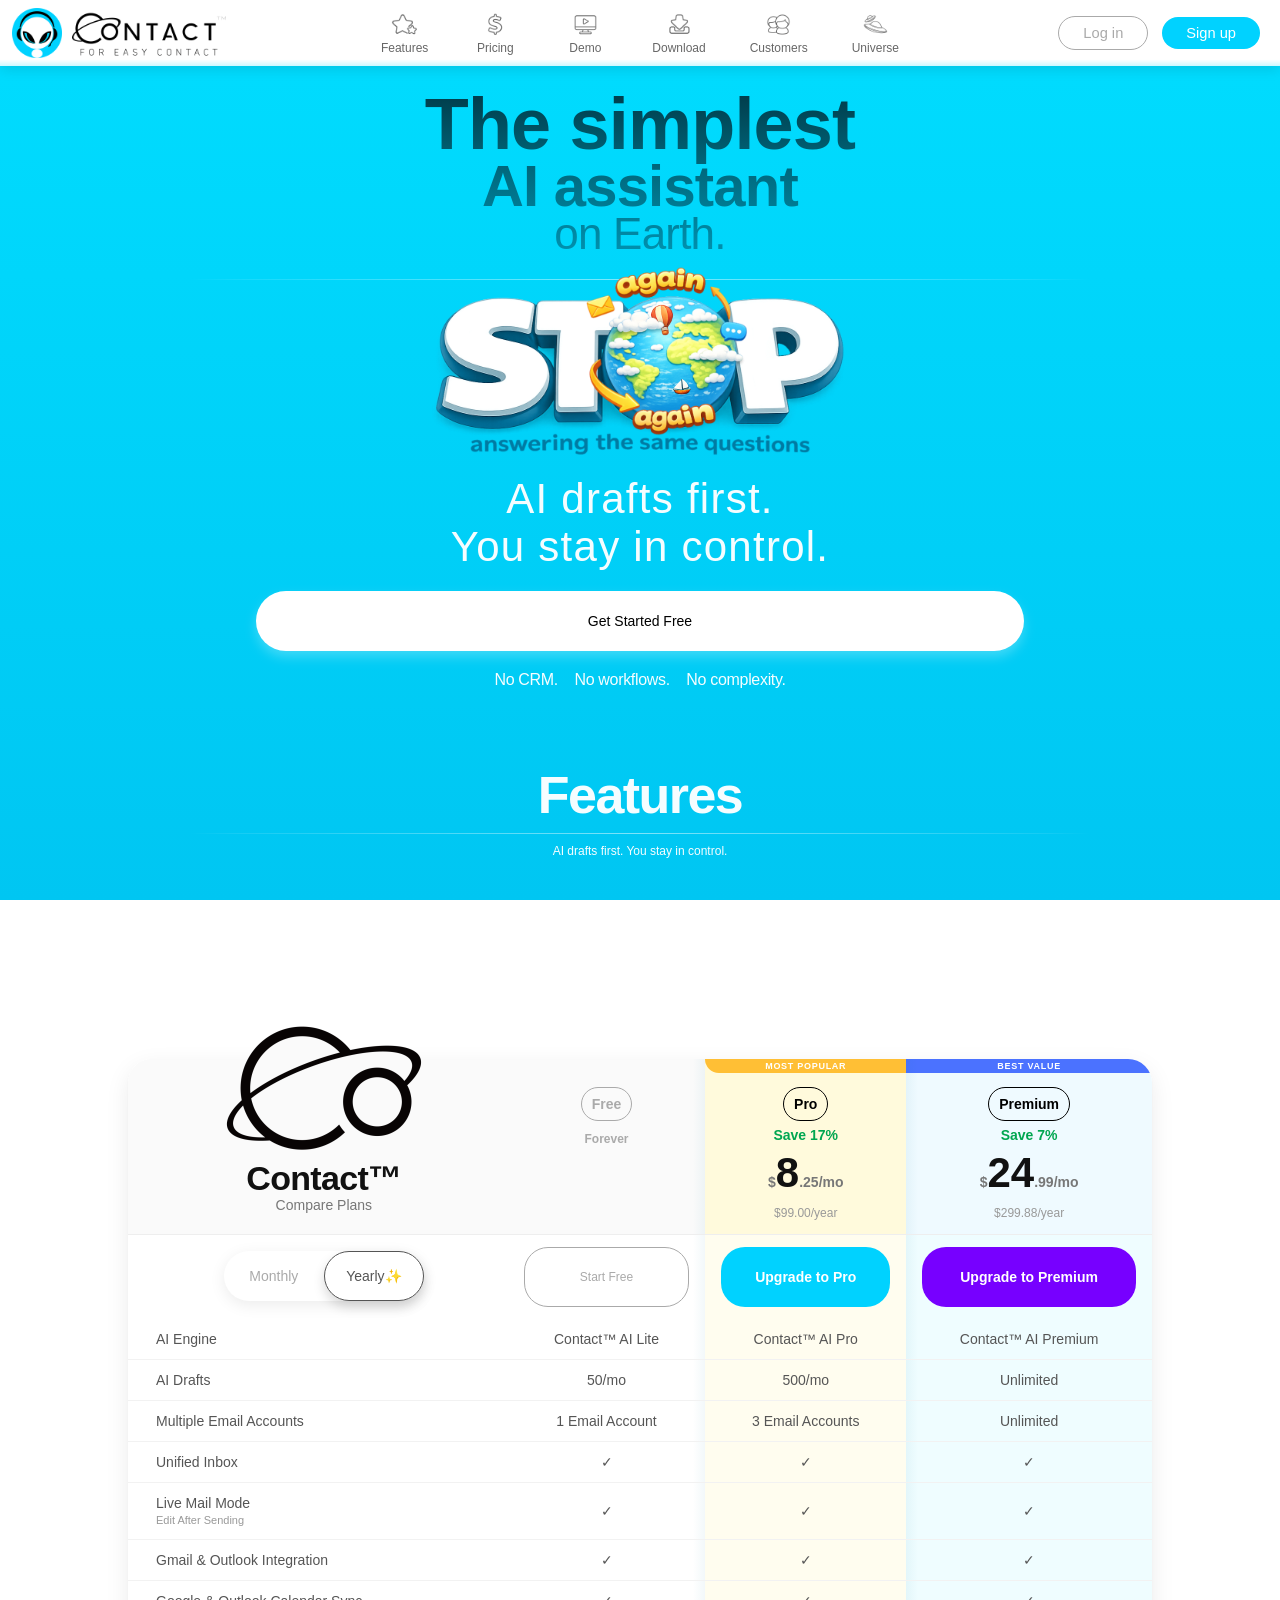
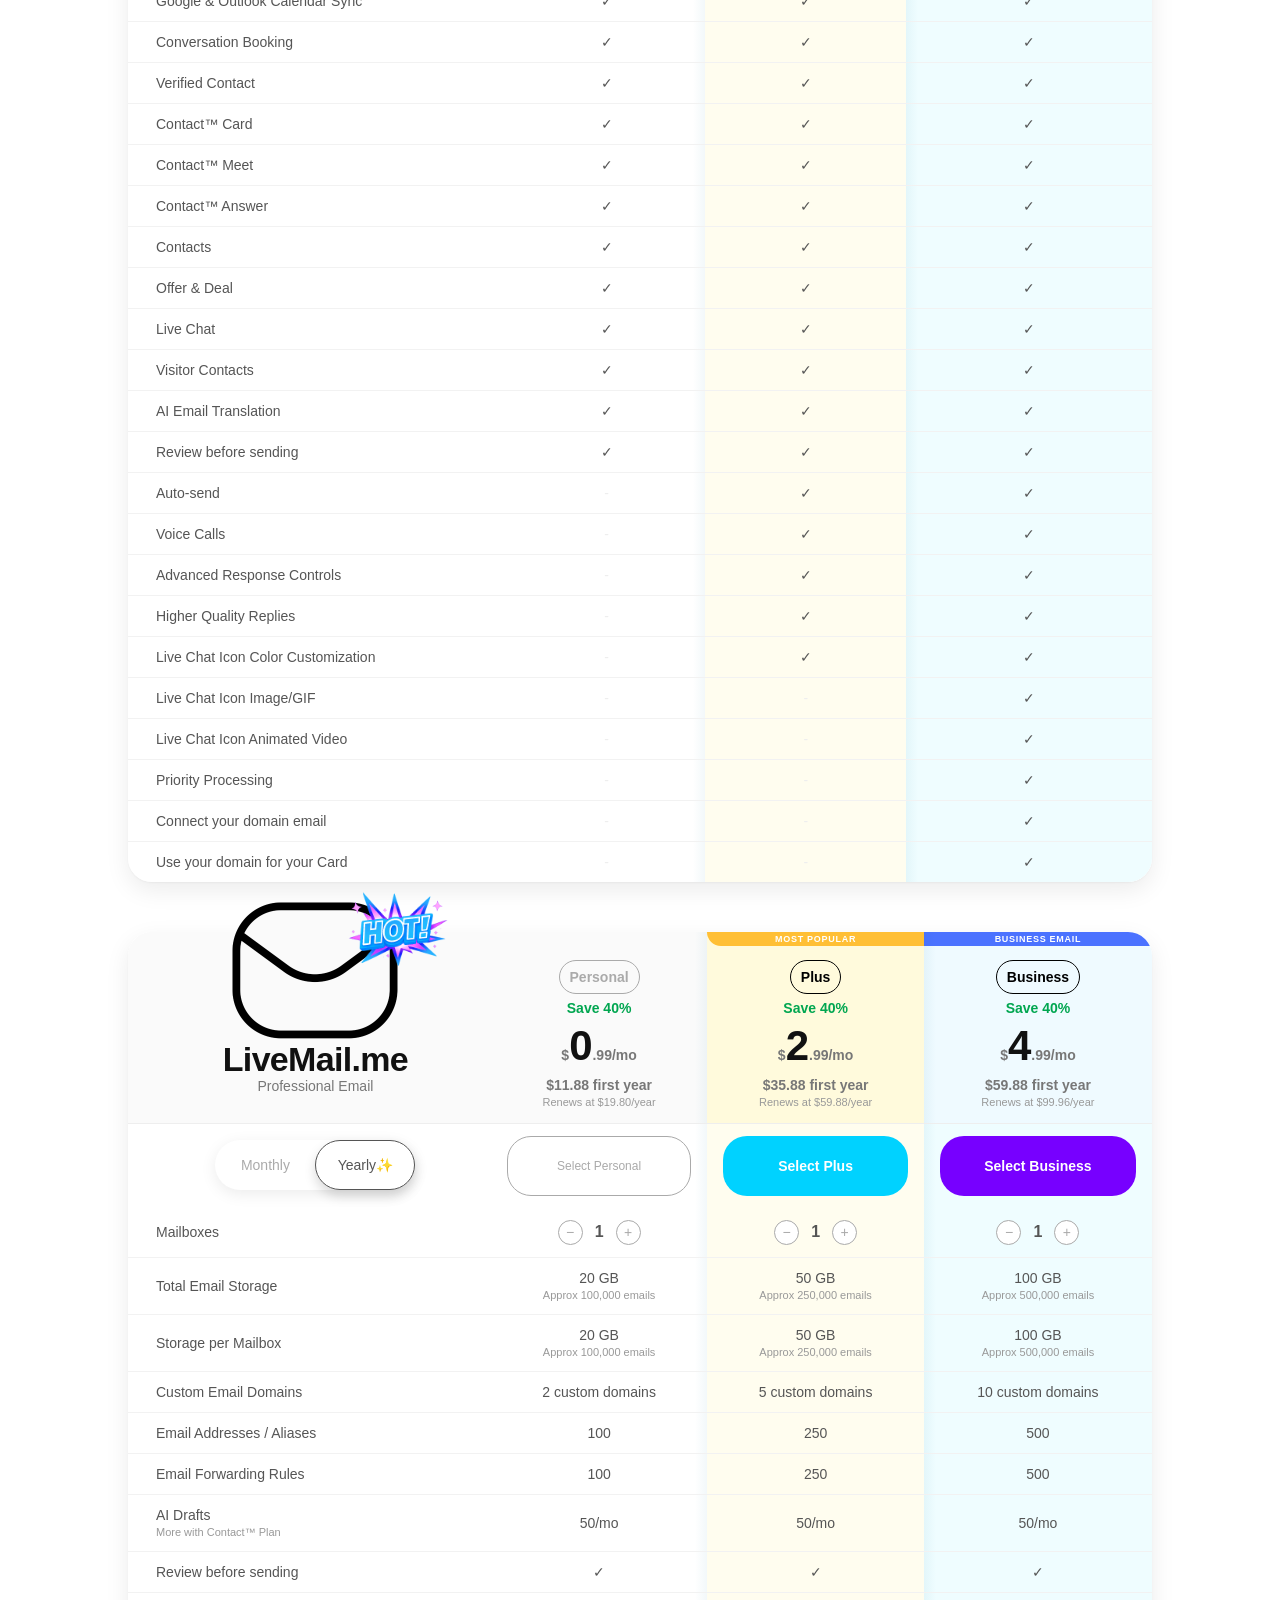
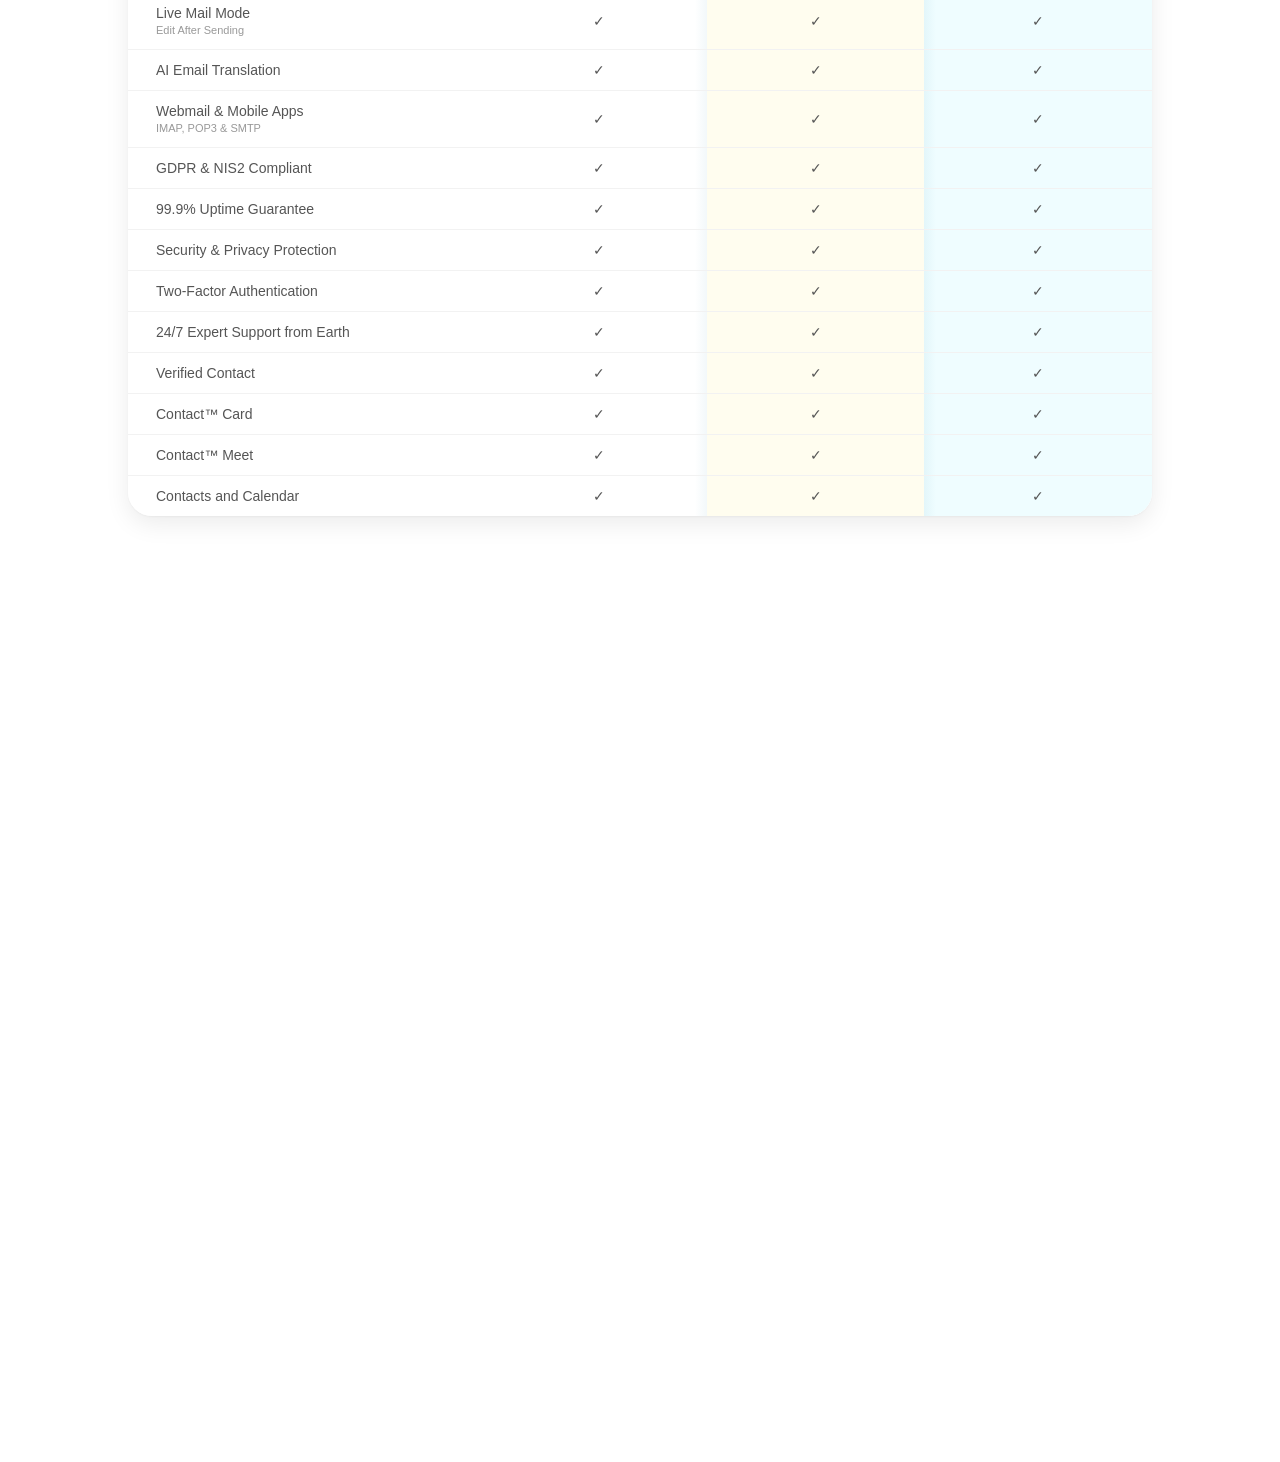
==== index.html @ 7a3d4139 "Add files via upload" ====
<!DOCTYPE html>
<html lang="en">
<head>
<meta charset="utf-8">
<meta name="viewport" content="width=device-width, initial-scale=1">
<title>Contact™ - For Easy Contact</title>
<link rel="icon" href="favicon.ico">
<link rel="stylesheet" href="style.css">
<script src="index.js"></script>
<script async data-id="101507669" src="//static.getclicky.com/js"></script>
</head>
<body data-page="lander">

<header class="navbar">
  <div class="nav-left">
    <img src="img/logo.png" class="nav-logo" data-animate="true">
    <img src="img/contact_logo_en.png" class="logo-image" onclick="scrollToCategory('hero')">
  </div>

  <div id="desktop-nav" class="nav-center">
    <div class="nav-indicator"></div>
    <a class="nav-link" data-section="features" onclick="scrollToCategory('features')">
      <img class="nav-icon" src="img/nav_features.png"><span class="nav-text">Features</span></a>
    <a class="nav-link" data-section="pricing" onclick="scrollToCategory('pricing')">
      <img class="nav-icon" src="img/nav_pricing.png"><span class="nav-text">Pricing</span></a>
    <a class="nav-link" data-section="demo" onclick="scrollToCategory('demo')">
      <img class="nav-icon" src="img/nav_demo.png"><span class="nav-text">Demo</span></a>
    <a class="nav-link" data-section="download" onclick="scrollToCategory('download')">
      <img class="nav-icon" src="img/nav_download.png"><span class="nav-text">Download</span></a>
    <a class="nav-link" data-section="customers" onclick="scrollToCategory('customers')">
      <img class="nav-icon" src="img/nav_customers.png"><span class="nav-text">Customers</span></a>
    <a class="nav-link" data-section="universe" onclick="scrollToCategory('universe')">
      <img class="nav-icon" src="img/nav_universe.png"><span class="nav-text">Universe</span></a>
  </div>

  <div class="nav-right">
    <a href="login" class="nav-btn btn-a">Log in</a>
    <a href="signup" class="nav-btn btn-b">Sign up</a>
    <div id="hamburger">
      <span></span>
      <span></span>
      <span></span>
    </div>
  </div>
</header>

<!-- Mobile Menu -->
<div id="mobile-menu">
  <a class="nav-link" data-section="features" onclick="scrollToCategory('features')"><img class="nav-icon" src="img/nav_features.png"><span class="nav-text">Features</span></a>
  <a class="nav-link" data-section="pricing" onclick="scrollToCategory('pricing')"><img class="nav-icon" src="img/nav_pricing.png"><span class="nav-text">Pricing</span></a>
  <a class="nav-link" data-section="demo" onclick="scrollToCategory('demo')"><img class="nav-icon" src="img/nav_demo.png"><span class="nav-text">Demo</span></a>
  <a class="nav-link" data-section="download" onclick="scrollToCategory('download')"><img class="nav-icon" src="img/nav_download.png"><span class="nav-text">Download</span></a>
  <a class="nav-link" data-section="customers" onclick="scrollToCategory('customers')"><img class="nav-icon" src="img/nav_customers.png"><span class="nav-text">Customers</span></a>
  <a class="nav-link" data-section="universe" onclick="scrollToCategory('universe')"><img class="nav-icon" src="img/nav_universe.png"><span class="nav-text">Universe</span></a>
</div>

<!-- Hero Section -->
<div id="hero"></div>
<div class="hero-title">
  <span>The simplest</span>
  <span>AI assistant</span>
  <span>on Earth.</span>
</div>
<div class="divider"></div>
<div class="hero-stop">
    <img class="hero-stop-bg" src="img/stop.png">
    <img class="hero-cloud" src="img/cloud.png">
    <div class="hero-balloon-wrap">
        <img class="hero-balloon" src="img/balloon.png">
    </div>
    <img class="hero-boat" src="img/sailboat.png">
</div>
<h2>AI drafts first.<br>
  You stay in control.</h2>
  <div style="text-align:center;margin-top:20px;">
    <a href="signup" class="btn btn-hero">Get Started Free</a>
  </div>
  <div class="hero-points">
  <p>No CRM. &nbsp;&nbsp; No workflows. &nbsp;&nbsp; No complexity.</p>
</div>
<div class="table-wrapper">
</div>

<!-- Features Section -->
<div id="features"></div>
<h1>Features</h1>
<div class="divider"></div>
<div class="subtitle">AI drafts first. You stay in control.</div>
<div class="table-wrapper">
</div>

<!-- Pricing Section -->
<div id="pricing"></div>
<h1>Pricing</h1>
<div class="divider"></div>
<div class="subtitle">AI drafts first. You stay in control.</div>
<div class="pricing-box">
<div class="table-wrapper">
<table>
<thead>
<tr>
<th class="th-header">
    <div class="th-brand">
        <img src="img/contact-icon.png" class="th-icon">
        <div class="th-title">Contact™</div>
        <div class="th-subtitle">Compare Plans</div>
    </div>
</th>
<th class="free">
<span class="badge badge-free">Free</span>
<div class="price">
    <div class="yearly">Forever</div>
</div>
</th>

<th class="pro">
<div class="popular-tag">MOST POPULAR</div>
<span class="badge">Pro</span>
<div class="price">
<div class="save" data-monthly="　" data-yearly="Save 17%">Save 17%</div>
<div>$<span class="monthly" data-monthly="9.99" data-yearly="8.25">8<span class="decimal">.25</span></span><span>/mo</span></div>
<div><span class="renews" data-monthly="$119.88/year" data-yearly="$99.00/year">$99.00/year</span></div>
</div>
</th>

<th class="premium">
<div class="value-tag">BEST VALUE</div>
<span class="badge badge-premium">Premium</span>
<div class="price">
<div class="save" data-monthly="　" data-yearly="Save 7%">Save 7%</div>
<div>$<span class="monthly" data-monthly="26.99" data-yearly="24.99">24<span class="decimal">.99</span></span><span>/mo</span></div>
<div><span class="renews" data-monthly="$323.88/year" data-yearly="$299.88/year">$299.88/year</span></div>
</div>
</th>
</tr>
</thead>
<tbody>
<tr class="cta-row">
  <td>
<div class="billing-toggle">
  <button data-cycle="monthly">
    Monthly
  </button>
  <button class="active" data-cycle="yearly">
    Yearly✨
  </button>
</div>
  </td>

  <td>
    <a href="#" class="btn btn-free">
      Start Free
    </a>
  </td>

  <td class="pro">
    <a href="#" class="btn btn-pro">
      Upgrade to Pro
    </a>
  </td>

  <td class="premium">
    <a href="#" class="btn btn-premium">
      Upgrade to Premium
    </a>
  </td>
</tr>
<tr><td>AI Engine</td><td>Contact™ AI Lite</td><td class="pro">Contact™ AI Pro</td><td class="premium">Contact™ AI Premium</td></tr>
<tr><td>AI Drafts</td><td>50/mo</td><td class="pro">500/mo</td><td class="premium">Unlimited</td></tr>
<tr><td>Multiple Email Accounts</td><td>1 Email Account</td><td class="pro">3 Email Accounts</td><td class="premium">Unlimited</td></tr>
<tr><td>Unified Inbox</td><td>✓</td><td class="pro">✓</td><td class="premium">✓</td></tr>
<tr><td>Live Mail Mode<br><span class="note">Edit After Sending</span></td><td>✓</td><td class="pro">✓</td><td class="premium">✓</td></tr>
<tr><td>Gmail & Outlook Integration</td><td>✓</td><td class="pro">✓</td><td class="premium">✓</td></tr>
<tr><td>Google & Outlook Calendar Sync</td><td>✓</td><td class="pro">✓</td><td class="premium">✓</td></tr>
<tr><td>Conversation Booking</td><td>✓</td><td class="pro">✓</td><td class="premium">✓</td></tr>
<tr><td>Verified Contact</td><td>✓</td><td class="pro">✓</td><td class="premium">✓</td></tr>
<tr><td>Contact™ Card</td><td>✓</td><td class="pro">✓</td><td class="premium">✓</td></tr>
<tr><td>Contact™ Meet</td><td>✓</td><td class="pro">✓</td><td class="premium">✓</td></tr>
<tr><td>Contact™ Answer</td><td>✓</td><td class="pro">✓</td><td class="premium">✓</td></tr>
<tr><td>Contacts</td><td>✓</td><td class="pro">✓</td><td class="premium">✓</td></tr>
<tr><td>Offer & Deal</td><td>✓</td><td class="pro">✓</td><td class="premium">✓</td></tr>
<tr><td>Live Chat</td><td>✓</td><td class="pro">✓</td><td class="premium">✓</td></tr>
<tr><td>Visitor Contacts</td><td>✓</td><td class="pro">✓</td><td class="premium">✓</td></tr>
<tr><td>AI Email Translation</td><td>✓</td><td class="pro">✓</td><td class="premium">✓</td></tr>
<tr><td>Review before sending</td><td>✓</td><td class="pro">✓</td><td class="premium">✓</td></tr>
<tr><td>Auto-send</td><td class="dash">-</td><td class="pro">✓</td><td class="premium">✓</td></tr>
<tr><td>Voice Calls</td><td class="dash">-</td><td class="pro">✓</td><td class="premium">✓</td></tr>
<tr><td>Advanced Response Controls</td><td class="dash">-</td><td class="pro">✓</td><td class="premium">✓</td></tr>
<tr><td>Higher Quality Replies</td><td class="dash">-</td><td class="pro">✓</td><td class="premium">✓</td></tr>
<tr><td>Live Chat Icon Color Customization</td><td class="dash">-</td><td class="pro">✓</td><td class="premium">✓</td></tr>
<tr><td>Live Chat Icon Image/GIF</td><td class="dash">-</td><td class="pro dash">-</td><td class="premium">✓</td></tr>
<tr><td>Live Chat Icon Animated Video</td><td class="dash">-</td><td class="pro dash">-</td><td class="premium">✓</td></tr>
<tr><td>Priority Processing</td><td class="dash">-</td><td class="pro dash">-</td><td class="premium">✓</td></tr>
<tr><td>Connect your domain email</td><td class="dash">-</td><td class="pro dash">-</td><td class="premium">✓</td></tr>
<tr><td>Use your domain for your Card</td><td class="dash">-</td><td class="pro dash">-</td><td class="premium">✓</td></tr>
</tbody>
</table>
</div>
</div>
<div class="space"></div>
<div class="pricing-box">
<div class="table-wrapper">
<table>
<thead>
<tr>
<th class="th-header">
    <div class="th-brand">
        <img src="img/hot.png" class="th-hot hot1">
        <img src="img/hot2.png" class="th-hot hot2">
        <img src="img/livemail-icon.png" class="th-icon">
        <div class="th-title">LiveMail.me</div>
        <div class="th-subtitle">Professional Email</div>
    </div>
</th>
<th class="personal">
<span class="badge badge-free">Personal</span>
<div class="price">
<div class="save" data-monthly="　" data-yearly="Save 40%">Save 40%</div>
<div>$<span class="monthly" data-monthly="1.98" data-yearly="0.99">0<span class="decimal">.98</span></span><span>/mo</span></div>
<div>$<span class="yearly" data-monthly="0.99" data-yearly="11.88">11<span class="decimal">.88</span></span><span class="period" data-monthly=" first month" data-yearly=" first year"> first year</span></div>
<div class="note" data-monthly="　" data-yearly="Renews at $19.80/year">Renews at $19.80/year</div>
</div>
</th>
<th class="pro">
<div class="popular-tag">MOST POPULAR</div>
<span class="badge">Plus</span>
<div class="price">
<div class="save" data-monthly="　" data-yearly="Save 40%">Save 40%</div>
<div>$<span class="monthly" data-monthly="5.98" data-yearly="2.99">2<span class="decimal">.99</span></span><span>/mo</span></div>
<div>$<span class="yearly" data-monthly="2.99" data-yearly="35.88">35<span class="decimal">.88</span></span><span class="period" data-monthly=" first month" data-yearly=" first year"> first year</span></div>
<div class="note" data-monthly="　" data-yearly="Renews at $59.88/year">Renews at $59.88/year</div>
</th>
<th class="premium">
<div class="value-tag">BUSINESS EMAIL</div>
<span class="badge badge-premium">Business</span>
<div class="price">
<div class="save" data-monthly="　" data-yearly="Save 40%">Save 40%</div>
<div>$<span class="monthly" data-monthly="9.98" data-yearly="4.99">4<span class="decimal">.99</span></span><span>/mo</span></div>
<div>$<span class="yearly" data-monthly="4.99" data-yearly="59.88">59<span class="decimal">.88</span></span><span class="period" data-monthly=" first month" data-yearly=" first year"> first year</span></div>
<div class="note" data-monthly="　" data-yearly="Renews at $99.96/year">Renews at $99.96/year</div>
</th>
</tr>
</thead>

<tbody>
<tr class="cta-row">
<td>
<div class="billing-toggle">
  <button data-cycle="monthly">
    Monthly
  </button>
  <button class="active" data-cycle="yearly">
    Yearly✨
  </button>
</div>
</td>
<td>
<a href="#" class="btn btn-free">
Select Personal
</a>
</td>
<td class="pro">
<a href="#" class="btn btn-pro">
Select Plus
</a>
</td>
<td class="premium">
<a href="#" class="btn btn-premium">
Select Business
</a>
</td>
</tr>
<tr>
    <td>Mailboxes</td>

    <td>
        <div class="mailbox-selector">
            <button class="qty-btn">−</button>
            <span class="qty-value">1</span>
            <button class="qty-btn">+</button>
        </div>
    </td>

    <td class="pro">
        <div class="mailbox-selector">
            <button class="qty-btn">−</button>
            <span class="qty-value">1</span>
            <button class="qty-btn">+</button>
        </div>
    </td>

    <td class="premium">
        <div class="mailbox-selector">
            <button class="qty-btn">−</button>
            <span class="qty-value">1</span>
            <button class="qty-btn">+</button>
        </div>
    </td>
</tr>
<tr>
<td>Total Email Storage</td>
<td>20 GB<br><span class="note">Approx 100,000 emails</span></td>
<td class="pro">50 GB<br><span class="note">Approx 250,000 emails</span></td>
<td class="premium">100 GB<br><span class="note">Approx 500,000 emails</span></td>
</tr>
<tr>
<td>Storage per Mailbox</td>
<td>20 GB<br><span class="note">Approx 100,000 emails</span></td>
<td class="pro">50 GB<br><span class="note">Approx 250,000 emails</span></td>
<td class="premium">100 GB<br><span class="note">Approx 500,000 emails</span></td>
</tr>
<tr>
<td>Custom Email Domains</td>
<td>2 custom domains</td>
<td class="pro">5 custom domains</td>
<td class="premium">10 custom domains</td>
</tr>
<tr>
<td>Email Addresses / Aliases</td>
<td>100</td>
<td class="pro">250</td>
<td class="premium">500</td>
</tr>
<tr>
<td>Email Forwarding Rules</td>
<td>100</td>
<td class="pro">250</td>
<td class="premium">500</td>
</tr>
<tr>
<td>AI Drafts<br><span class="note">More with Contact™ Plan</span></td>
<td>50/mo</td>
<td class="pro">50/mo</td>
<td class="premium">50/mo</td>
</tr>
<tr>
<td>Review before sending</td>
<td>✓</td>
<td class="pro">✓</td>
<td class="premium">✓</td>
</tr>
<tr>
<td>Live Mail Mode<br><span class="note">Edit After Sending</span></td>
<td>✓</td>
<td class="pro">✓</td>
<td class="premium">✓</td>
</tr>
<tr>
<td>AI Email Translation</td>
<td>✓</td>
<td class="pro">✓</td>
<td class="premium">✓</td>
</tr>
<tr>
<td>Webmail & Mobile Apps<br><span class="note">IMAP, POP3 & SMTP</span></td>
<td>✓</td>
<td class="pro">✓</td>
<td class="premium">✓</td>
</tr>
<tr>
<td>GDPR & NIS2 Compliant</td>
<td>✓</td>
<td class="pro">✓</td>
<td class="premium">✓</td>
</tr>
<tr>
<td>99.9% Uptime Guarantee</td>
<td>✓</td>
<td class="pro">✓</td>
<td class="premium">✓</td>
</tr>
<tr>
<td>Security & Privacy Protection</td>
<td>✓</td>
<td class="pro">✓</td>
<td class="premium">✓</td>
</tr>
<tr>
<td>Two-Factor Authentication</td>
<td>✓</td>
<td class="pro">✓</td>
<td class="premium">✓</td>
</tr>
<tr>
<td>24/7 Expert Support from Earth</td>
<td>✓</td>
<td class="pro">✓</td>
<td class="premium">✓</td>
</tr>
<tr>
<td>Verified Contact</td>
<td>✓</td>
<td class="pro">✓</td>
<td class="premium">✓</td>
</tr>
<tr>
<td>Contact™ Card</td>
<td>✓</td>
<td class="pro">✓</td>
<td class="premium">✓</td>
</tr>
<tr>
<td>Contact™ Meet</td>
<td>✓</td>
<td class="pro">✓</td>
<td class="premium">✓</td>
</tr>
<tr>
<td>Contacts and Calendar</td>
<td>✓</td>
<td class="pro">✓</td>
<td class="premium">✓</td>
</tr>
</tbody>
</table>
</div>
</div>

<!-- Demo Section -->
<div id="demo"></div>
<h1>Demo</h1>
<div class="divider"></div>
<div class="subtitle">AI drafts first. You stay in control.</div>
<div class="table-wrapper">
</div>

<!-- Download Section -->
<div id="download"></div>
<h1>Download</h1>
<div class="divider"></div>
<div class="subtitle">AI drafts first. You stay in control.</div>
<div class="table-wrapper">
</div>

<!-- Customers Section -->
<div id="customers"></div>
<h1>Customers</h1>
<div class="divider"></div>
<div class="subtitle">AI drafts first. You stay in control.</div>
<div class="table-wrapper">
</div>

<!-- Universe Section -->
<div id="universe"></div>
<h1>Universe</h1>
<div class="divider"></div>
<div class="subtitle">AI drafts first. You stay in control.</div>
<div class="table-wrapper">
</div>

<!-- Footer -->
<footer class="footer">
    <div class="copyright-logo">
        <img src="img/contact_en.png">
    </div>

    <div class="footer-links">
        <a href="/faq">FAQ</a>
        <a href="/about">About</a>
        <a href="/privacy">Privacy</a>
        <a href="/terms">Terms</a>
        <a href="/feedback">Feedback</a>
        <a href="/help">Help</a>

    <div class="lang-wrapper" id="lang-wrapper">
    <div id="lang-toggle">
      <img class="lang-flag" src="img/lang.png">
      <span>EN&nbsp;&#9662;</span>
    </div>
    <div id="lang-dropdown">
      <ul>
        <li><a href="#"><img class="lang-flag" src="img/lang_us.png">English</a></li>
        <li><a href="#"><img class="lang-flag" src="img/lang_es.png">Español</a></li>
        <li><a href="#"><img class="lang-flag" src="img/lang_jp.png">日本語</a></li>
        <li><a href="#"><img class="lang-flag" src="img/lang_tw.png">中文</a></li>
      </ul>
    </div>
    </div>

    </div>
    <div class="divider"></div>
    <div class="footer-copyright">
        <div class="copyright-text">
            Copyright © 2026 Starman Inc. All rights reserved.
        </div>
        <div class="copyright-subtext">
            Officially Licensed Franchises.
        </div>
    </div>
</footer>
</body>
</html>
---- style.css ----
:root{
  --text:#555;
  --muted:#777;
  --border:#eeeeee;
  --border-light:#f2f2f2;
  --bg:#fff;
  --bg-soft:#fafafa;
}

body{
  font-family:Inter,-apple-system,BlinkMacSystemFont,"SF Pro Display",sans-serif;
  max-width:1024px;
  margin:20px auto;
  padding:10px;
  color:var(--text);
  background: linear-gradient(180deg, #00ddff, #00c6f2);
  background-attachment: fixed;
  cursor: default;
}

h5{
  color:#fffffff5;
  text-align:center;
  font-size:26px;
  font-weight:100;
  letter-spacing:0.01em;
  margin-top:-24px;
  margin-bottom:24px;
}

h4{
  color:#fffffff5;
  text-align:center;
  font-size:144px;
  font-weight:700;
  letter-spacing:-0.03em;
  margin-top:-24px;
  margin-bottom:-16px;
}

.hero-title{
  display:flex;
  flex-direction:column;
  align-items:center;
  line-height:0.95;
  margin:60px 0 24px;

  font-weight:700;
  letter-spacing:-0.05em;

  background:linear-gradient(
    180deg,
    #003b49 0%,
    #006a7f 50%,
    #0092b0 100%
  );
  -webkit-background-clip:text;
  -webkit-text-fill-color:transparent;
  background-clip:text;
}

.hero-title span:nth-child(1){
  font-size:72px;
}

.hero-title span:nth-child(2){
  font-size:58px;
}

.hero-title span:nth-child(3){
  font-size:44px;
  font-weight:500;
}

.hero-points{
  margin-top:20px;
  text-align:center;
  margin-bottom:8px;
  font-size:16px;
  font-weight:300;
  letter-spacing:-0.02em;
  color:#fffffff5;
}

.hero-stop{
    width:800px;
    max-width:100%;
    position:relative;
    display:flex;
    justify-content:center;
    margin-top:-32px;
    margin-bottom:-4px;
    margin-left:auto;
    margin-right:auto;
}

.hero-stop-bg{
    width:800px;
    width:min(800px,100%);
    max-height:200px;
    max-width:100%;
    height:auto;
    object-fit:contain;
    display:block;
    user-select:none;
    -webkit-user-drag:none;
}

.hero-cloud{
    position:absolute;
    width:130px;
    height:auto;
    left:55%;
    top:22%;
    transform:translateX(-50%);
    pointer-events:none;
    user-select:none;
    -webkit-user-drag:none;
    z-index:2;
}

.hero-balloon,
.hero-boat{
    position:absolute;
    pointer-events:none;
    user-select:none;
    -webkit-user-drag:none;
    transform-origin:center;
}

.hero-balloon{
    width:32px;
    left:50.7%;
    top:20.5%;
    animation:balloonFly 18s ease-in-out infinite alternate;
    animation:balloonSwing 3s ease-in-out infinite;
    transform-origin:center bottom;
}

.hero-boat{
    width:20px;
    left:54%;
    top:57%;
    animation:boatFloat 12s ease-in-out infinite alternate;
}

.hero-balloon-wrap{
    position:absolute;
    left:50.7%;
    top:20.5%;
    animation:balloonFly 18s ease-in-out infinite alternate;
}

@keyframes balloonFly{

    0%{
        transform:
            translate(-70px,22px)
            scale(.86);
    }

    25%{
        transform:
            translate(-35px,4px)
            scale(1);
    }

    50%{
        transform:
            translate(0,-8px)
            scale(1.18);
    }

    75%{
        transform:
            translate(35px,10px)
            scale(1);
    }

    100%{
        transform:
            translate(70px,38px)
            scale(.86);
    }

}

@keyframes balloonSwing{

    0%{
        transform:rotate(-3deg);
    }

    25%{
        transform:rotate(2deg);
    }

    50%{
        transform:rotate(-2deg);
    }

    75%{
        transform:rotate(3deg);
    }

    100%{
        transform:rotate(-3deg);
    }

}

@keyframes boatFloat{

    0%{
        transform:
            translate(14px,0)
            rotate(-6deg);
    }

    10%{
        transform:
            translate(10px,-2px)
            rotate(3deg);
    }

    20%{
        transform:
            translate(6px,2px)
            rotate(-4deg);
    }

    30%{
        transform:
            translate(0,-2px)
            rotate(4deg);
    }

    40%{
        transform:
            translate(-6px,2px)
            rotate(-3deg);
    }

    50%{
        transform:
            translate(-10px,-1px)
            rotate(3deg);
    }

    60%{
        transform:
            translate(-6px,0)
            rotate(-2deg);
    }

    70%{
        transform:
            translate(0,2px)
            rotate(2deg);
    }

    84%{
        transform:
            translate(6px,-1px)
            rotate(3deg);
    }

    100%{
        transform:
            translate(14px,0)
            rotate(-6deg);
    }

}

h1{
  color:#fffffff5;
  text-align:center;
  font-size:52px;
  font-weight:700;
  letter-spacing:-0.03em;
  margin-top:60px;
  margin-bottom:8px;
}

h2{
  color:#fffffff5;
  text-align:center;
  font-size:42px;
  font-weight:100;
  letter-spacing:0.03em;
  margin-top:16px;
  margin-bottom:8px;
}

.subtitle{
  color:#fffffff5;
  text-align:center;
  font-size:12px;
  margin-top:-5px;
  margin-bottom:24px;
}

.plan-tooltip{
  position: fixed;
  top: 0;
  left: 0;
  transform: translate(-50%, -120%);
  background: rgba(0,0,0,0.85);
  color: #fff;
  font-size: 12px;
  padding: 6px 10px;
  border-radius: 8px;
  pointer-events: none;
  opacity: 0;
  transition: opacity 0.15s ease;
  white-space: nowrap;
  z-index: 9999;
}

.table-wrapper{
  border-radius:24px;
  overflow:hidden;

  box-shadow:
    0 1px 2px rgba(0,0,0,.04),
    0 8px 24px rgba(0,0,0,.08);
}

table{
  width:100%;
  border-collapse:separate;
  border-spacing:0;
  background:var(--bg);
}

th,
td{
  padding:12px 16px;
  text-align:center;
  font-size:14px;
}

th:first-child,
td:first-child{
  text-align:left;
  padding-left:28px;
}

thead th{
  background:var(--bg-soft);
  color:var(--muted);
  font-size:14px;
  font-weight:600;
  border-bottom:1px solid var(--border);
}

tbody td{
  border-bottom:1px solid var(--border-light);
}

tbody tr:last-child td{
  border-bottom:none;
}

tbody tr {
  transition: box-shadow 0.2s ease;
}

tbody tr:hover td{
  box-shadow: inset 0 0 0 9999px rgba(0,0,0,.02);
}

.dash{
  color:#eeeeee;
}

.blue{
  color:#00d2ff;
}

.th-header{
    width:auto;
    min-width:120px;
    padding:0px 16px;
    text-align:center;
    vertical-align:middle;
}

.th-brand{
    display:flex;
    flex-direction:column;
    align-items:center;
    justify-content:center;
}

.hot1{
    animation: hotFade 8s infinite ease-in-out;
}

.hot2{
    opacity:0;
    animation: hotFade2 8s infinite ease-in-out;
    animation-delay:2s;
}

@keyframes hotFade2{
    0%,25%{
        opacity:0;
    }

    50%{
        opacity:1;
    }

    75%,100%{
        opacity:0;
    }
}

.th-hot{
    width:clamp(50px,40vw,100px);
    height:auto;
    margin-top:-195px;
    margin-left:165px;
    position:absolute;
    user-select: none;
    -webkit-user-drag: none;
    z-index:1000;
}

.th-icon{
    width:clamp(100px,80vw,200px);
    height:auto;
    margin-top:-115px;
    position: absolute;
    user-select: none;
    -webkit-user-drag: none;
    z-index:999;
}

.th-title{
    font-size:34px;
    font-weight:800;
    color:#111;
    line-height:1.1;
    letter-spacing:-0.02em;
    margin-top:80px;
}

.th-subtitle{
    font-size:14px;
    color:#777;
    font-weight:500;
}

.billing-toggle{
 display:flex;
 justify-content:center;
 margin:0 auto;
 background:#fff;
 border-radius:999px;
 width:max-content;
 height:50px;
 margin-top: -2px;
 box-shadow:
 0 4px 16px rgba(0,0,0,.08);
}

.billing-toggle button{
  border:0;
  background:transparent;
  padding:10px 10px;
  border-radius:999px;
  font-size:14px;
  width:clamp(60px, 12vw, 100px);
  max-width:100%;
  cursor:pointer;
  color:#aaa;
}

.billing-toggle button:hover{
  color:#555;
}

.billing-toggle button.active{
  color:#555;
  background:#fff;
  box-shadow:0 6px 12px rgba(0, 0, 0, 0.15);
  border:1px solid #555;
}

@media (max-width:576px){
.th-header{
    min-width:80px;
    padding:0 8px;
}

.th-hot{
    width:clamp(25px,20vw,50px);
    height:auto;
    margin-top:-150px;
    margin-left:80px;
}

.th-icon{
    width:clamp(50px, 20vw, 100px);
    height:auto;
    margin-top:-85px;
}

.th-title{
    font-size:clamp(8px, 4vw, 24px);
    margin-top:25px;
}

.th-subtitle{
    font-size:10px;
}

.billing-toggle{
    width:100px;
}

.billing-toggle button{
    width:50px;
    padding:8px 2px;
    font-size:11px;
}
}

.personal{
  position:relative;
  z-index:1;
}

.pro{
  background:#fffdef;
  position:relative;
  z-index:1;
}

.pro::before{
  content:"";
  position:absolute;
  top:0;
  bottom:0;
  left:-12px;
  width:12px;

  background:linear-gradient(
    to left,
    rgba(0, 118, 155, 0.05),
    transparent
  );

  pointer-events:none;
}

.pro::after{
  content:"";
  position:absolute;
  top:0;
  bottom:0;
  right:-12px;
  width:12px;

  background:linear-gradient(
    to right,
    rgba(0, 118, 155, 0.05),
    transparent
  );

  pointer-events:none;
}

thead .pro{
  background:#fffadc;
}

thead .premium{
  background:#effaff;
}

.premium{
  background:#effdff;
  position:relative;
}

.badge{
  display:inline-flex;
  align-items:center;
  padding:8px 10px;
  margin-top:16px;
  border-radius:999px;
  border:1px solid #000;
  color:#000;
  font-size:14px;
  font-weight:600;
  vertical-align:middle;
}

.badge-free{
  border:1px solid #aaa;
  color:#aaa;
}

.badge-premium{
  border:1px solid #000;
  color:#000;
}

th.pro,
th.premium,
th.free,
th.personal{
  vertical-align:top;
}

.price{
  margin-top:10px;
  line-height:1.4;
}

.space{
  height: 50px;
}

.monthly{
  font-size:42px;
  color:#111;
}

.monthly .decimal{
  font-size:14px;
  color:#777;
}

.yearly{
  font-size:14px;
  color:#777;
}

.period{
  font-size:14px;
  color:#777;
}

.renews{
  font-size:12px;
  color:#999;
  font-weight: 300;
}

.note{
  font-size:11px;
  color:#999;
  font-weight: 300;
}

.save{
  font-size:14px;
  color:#00a650;
  margin-top:-5px;
  margin-bottom:-2px;
}

.mailbox-selector {
    display: flex;
    justify-content: center;
    align-items: center;
    gap: 12px;
}

.qty-btn {
    display: flex;
    align-items: center;
    justify-content: center;
    width: 25px;
    height: 25px;
    border: 1px solid #aaa;
    border-radius: 50%;
    background: #fff;
    color: #aaa;
    font-size: 14px;
    font-weight: 300;
    cursor: pointer;
    transition: all .15s ease;
}

.qty-btn:hover {
    color: #555;
    border-color: #555;
}

.qty-btn:active {
    transform: scale(.96);
}

.qty-value {
    text-align: center;
    font-size: 16px;
    font-weight: 600;
}

th.free .monthly{
  font-size:22px;
  color:#111;
}

th.free .yearly{
  font-size:12px;
  color:#aaa;
  margin-top:2px;
}

.cta-row td{
  border-bottom:none;
}

.btn{
  display:flex;
  align-items:center;
  justify-content:center;
  width:100%;
  height:60px;
  border-radius:24px;
  text-decoration:none;
  font-size:14px;
  transition: all 0.3s ease;
}

.btn-free{
  color:#aaa;
  background:#fff;
  font-size:12px;
  border:1px solid #aaa;
  box-sizing: border-box;
}

.btn-free:hover{
  color:#555;
  border:1px solid #555;
  box-shadow:0 4px 8px rgba(0,0,0,.06);
}

.btn-pro{
  color:#fff;
  background:#00d2ff;
  font-weight:600;
}

.btn-pro:hover{
  background:#52dfff;
  box-shadow:0 4px 8px rgba(0,210,255,.25);
}

.btn-premium{
  color:#fff;
  background:#7700ff;
  font-weight:600;
}

.btn-premium:hover{
  background:#725fff;
  box-shadow:0 4px 8px rgba(119,0,255,.25);
}

.btn-hero{
  width: 75%;
  color:#000;
  background:#fff;
  box-shadow:0 6px 12px rgba(255, 255, 255, 0.25);
  font-weight:400;
  border-radius: 999px;
  margin: 0 auto;
}

.btn-hero:hover{
  color:#fff;
  background:#000;
  box-shadow:0 6px 12px rgba(0, 0, 0, 0.15);
}

.premium{
  background:#effdff;
  position:relative;
}

.popular-tag{
  position:absolute;
  top:0;
  right:0;
  padding:2px 0px 2px 0px;
  width: 100%;
  background:#ffbf35;
  color:#fff;
  font-size:9px;
  letter-spacing:.08em;
  border-radius:0 0px 0 24px;
}

.value-tag{
  position:absolute;
  top:0;
  right:0;
  padding:2px 0px 2px 0px;
  width: 100%;
  background:#4b72ff;
  color:#fff;
  font-size:9px;
  letter-spacing:.08em;
  border-radius:0 24px 0 0px;
}

.pro,
.premium{
  position:relative;
}

.nav-btn {
  font-size: 40px;
  cursor: pointer;
  user-select: none;
  border-radius: 5px;
  transition: background 0.3s;
}

.navbar {
  position: fixed;
  top: 0;
  left: 0;
  right: 0;
  width: 100%;
  background: linear-gradient(
    to bottom,
    rgba(255, 255, 255, 1) 0%,
    rgba(255, 255, 255, 1) 90%,
    rgba(255, 255, 255, 0.80) 100%
  );
  display: flex;
  justify-content: space-between;
  align-items: center;
  padding: 8px 20px;
  z-index: 9999;
  backdrop-filter: blur(10px);
  box-shadow: 0 4px 12px rgba(0, 0, 0, 0.1);
  box-sizing: border-box;
  overflow: visible;
  transform: translateZ(0);
  will-change: transform;
}

.nav-left {
  display: flex;
  align-items: center;
  gap: 14px;
  flex-shrink: 0;
}

.nav-right {
  display: flex;
  align-items: center;
  gap: 14px;
  margin-left: auto;
  flex-shrink: 0;
}

.nav-logo {
  width: 50px;
  height: 50px;
  margin-left: -8px;
  user-select: none;
  -webkit-user-drag: none;
  cursor: pointer;
}

.logo-image {
  position: relative;
  width: 154px;
  height: 50px;
  margin-left: -4px;
  user-select: none;
  -webkit-user-drag: none;
  cursor: pointer;
}

.nav-icon {
  width: 25px;
  height: 25px;
  object-fit: contain;
  display: block;
}

.nav-text {
  display: block;
}

.nav-right .nav-btn {
  border-radius: 30px;
  transition: background 0.3s;
  white-space: nowrap;
  flex-shrink: 0;
}

.nav-link {
  display: flex;
  flex: 1 1 0;
  flex-direction: column;
  align-items: center;
  justify-content: center;
  flex: 0 0 auto;
  min-width: 90px;
  height: 100%;
  padding: 6px 22px;
  text-decoration: none;
  color: #000;
  font-size: 9pt;
  font-weight: 300;
  transition: all .25s ease;
  cursor: pointer;
  box-sizing: border-box;
  overflow: hidden;
  position: relative;
  opacity:0.6;
  z-index: 1;
}

.nav-link .nav-icon {
  margin-bottom: 4px;
}

.nav-link:hover {
  opacity: 1;
}

.nav-link:hover::before {
  opacity: 1;
}

.nav-link::before {
  content: "";
  position: absolute;
  inset: 0;
  background: linear-gradient(
    to bottom,
    rgba(0, 0, 0, .02),
    rgba(0, 0, 0, .04)
  );
  opacity: 0;
  transition: opacity .25s ease;
  z-index: 0;
}

.nav-link.active {
  opacity: 1;
}

.nav-indicator {
  position: absolute;
  left: 0;
  width: 0;
  height: 3px;
  bottom: 1px;
  border-radius: 999px 999px 0 0;
  background: #00d2ff;
  opacity: 0;
  transition:
    transform .45s cubic-bezier(.22,1,.36,1),
    width .45s cubic-bezier(.22,1,.36,1),
    opacity .25s;
  pointer-events: none;
}

.nav-center {
  position: absolute;
  left: 50%;
  transform: translateX(-50%);
  height: 100%;
  display: flex;
  align-items: center;
  overflow: visible;
  opacity: 1;
  transition: all .25s ease;
  gap: 0px;
  justify-content: center;
}

@media (max-width: 1200px) {
  .nav-link {
    flex: 1 1 0;
    padding: 6px 18px;
    min-width: 75px;
    flex: 0 0 auto;
  }
}

@media (max-width: 1100px) {
  .nav-link {
    flex: 1 1 0;
    padding: 6px 14px;
    min-width: 60px;
  }
}

@media (max-width: 1024px) {
  .nav-link {
    flex: 1 1 0;
    padding: 6px 10px;
    min-width: 45px;
  }
}

@media (max-width: 900px) {
  .nav-center {
    flex: 1 1 0;
    opacity: 0;
    pointer-events: none;
  }

  #mobile-menu .nav-link {
    flex-direction: row;
    justify-content: flex-start;
    align-items: center;
    gap: 10px;
    height: 56px;
    padding: 0 20px;
  }

  #mobile-menu .nav-link .nav-icon {
    margin-bottom: 0;
  }
}

#mobile-menu {
  position: fixed;
  top: 58px;
  left: 0;
  right: 0;
  width: 100%;
  margin-top: -50px;
  display: none;
  flex-direction: column;
  background: #fff;
  z-index: 9998;
  box-shadow: 0 10px 30px rgba(0,0,0,0.08);
}

@media (min-width: 901px) {
  #mobile-menu {
    display: none !important;
    visibility: hidden;
    pointer-events: none;
  }
}

@media (max-width: 900px) {
  #mobile-menu.active {
    display: flex;
  }
}

#mobile-menu.active {
  display: flex;
  padding-top: 12px;
  padding-bottom: 12px;
}

#mobile-menu .nav-link.active {
  color: #000;
}

#mobile-menu .nav-link:hover {
  background: linear-gradient(
    to bottom,
    rgba(0, 0, 0, .01),
    rgba(0, 0, 0, .02)
  );
}

#hamburger {
  display: none;
  user-select: none;
}

@media (max-width: 900px) {
  #hamburger {
    display: flex;
    flex-direction: column;
    cursor: pointer;
    width: 20px;
    gap: 4px;
  }
}

.lang-flag {
  width: 20px;
  height: 20px;
  margin-right: 6px;
  border-radius: 50%;
  object-fit: cover;
}

.lang-wrapper {
  font-size: 10.5pt;
  color: #fff;
  position: relative;
  display: inline-block;
  top: -9px;
}

.lang-wrapper:hover #lang-dropdown {
  display: block;
}

#lang-toggle,
#lang-dropdown li {
  display: flex;
  align-items: center;
  transition: background 0.3s;
  border-radius: 999px;
  cursor: pointer;
}

#lang-toggle {
  padding: 8px 9px;
  width: max-content;
}

#lang-toggle:hover {
  box-shadow: 0 4px 12px rgba(0, 0, 0, 0.1);
}

#lang-dropdown {
  display: none;
  color: #999;
  background: #fff;
  border-radius: 16px;
  box-shadow: 0 8px 24px rgba(0, 0, 0, 0.15);
  position: absolute;
  right: 0;
  top: -400%;
  z-index: 9999;
  min-width: 100%;
  box-sizing: border-box;
}

#lang-dropdown ul {
  list-style: none;
  padding: 0;
  margin: 0;
}

#lang-dropdown li {
  padding: 0;
  border-radius: 16px;
}

#lang-dropdown li a {
  display: flex;
  align-items: center;

  width: 100%;
  height: 100%;

  padding: 8px 9pt;
  text-decoration: none;
  color: inherit;
  cursor: pointer;
  opacity:1 !important;
}

#lang-dropdown li:hover {
  background-color: #d5f7ff;
}

#lang-dropdown li a {
  font-size: 9pt;
  display: flex;
  align-items: center;
  text-decoration: none;
  color: inherit;
  width: 100%;
  height: 100%;
}

.mobile-controls {
  display: none;
  align-items: center;
  gap: 14px;
  margin-left: auto;
}

#mobile-menu .mobile-controls {
  display: none !important;
}

@media (max-width: 900px) {
.mobile-controls {
display: flex;
  }
}

#hamburger {
  display: none;
  flex-direction: column;
  cursor: pointer;
  width: 20px;
  gap: 4px;
  margin-left: 4px;
}

#hamburger span {
  height: 3px;
  background-color: #00d2ff;
  border-radius: 2px;
  display: block;
}

#hamburger:hover span {
  background-color: #52dfff;
}

@media (max-width: 900px) {
  #hamburger {
display: flex;
  }
}
@media (max-width: 900px) {
  .nav-btn {
    padding: 8px 24px;
    font-size: 11pt;
    text-decoration: none;
    border-radius: 30px;
    transition: background 0.3s;
    white-space: nowrap;
    flex-shrink: 0;
  }
}

#mobile-menu {
  position: fixed;
  top: 58px;
  left: 0;
  right: 0;

  display: none;
  flex-direction: column;

  width: 100%;
  background: white;
  z-index: 9998;
}

#mobile-menu.active {
  height: 100%;
  display: flex;
  padding-top: 58px;
  padding-bottom: 6px;
}

.nav-right .nav-btn {
padding: 8px 24px;
font-size: 11pt;
text-decoration: none;
}

.btn-a { background: #fff; color: #aaa; border:1px solid #aaa;}
.btn-b { background: #00d2ff; color: #fff; }
.btn-a:hover { color:#555; border:1px solid #555;}
.btn-b:hover { background: #52dfff; }

.divider{
    width:min(900px,100%);
    height:1px;
    margin:0 auto 15px;

    background:linear-gradient(
        90deg,
        transparent,
        rgba(255,255,255,.08) 5%,
        rgba(255,255,255,.50) 50%,
        rgba(255,255,255,.08) 95%,
        transparent
    );
}

.footer{
    padding:20px 0 20px;
}

.footer-links{
    display:flex;
    justify-content:center;
    flex-wrap:wrap;
    gap:25px;
}

.footer-links a{
    color:#fff;
    text-decoration:none;
    font-size:10.5pt;
    transition:.2s;
}

.footer-links a:hover{
    opacity:.7;
}

.footer-copyright{
    text-align:center;
}

.copyright-logo{
    text-align:center;
    margin-bottom:5px;
}

.copyright-logo img{
    width:150px;
    height:auto;
}

.copyright-text{
    color:rgba(255,255,255,.85);
    font-size:12px;
    margin-bottom:4px;
}

.copyright-subtext{
    color:rgba(255,255,255,.65);
    font-size:12px;
}
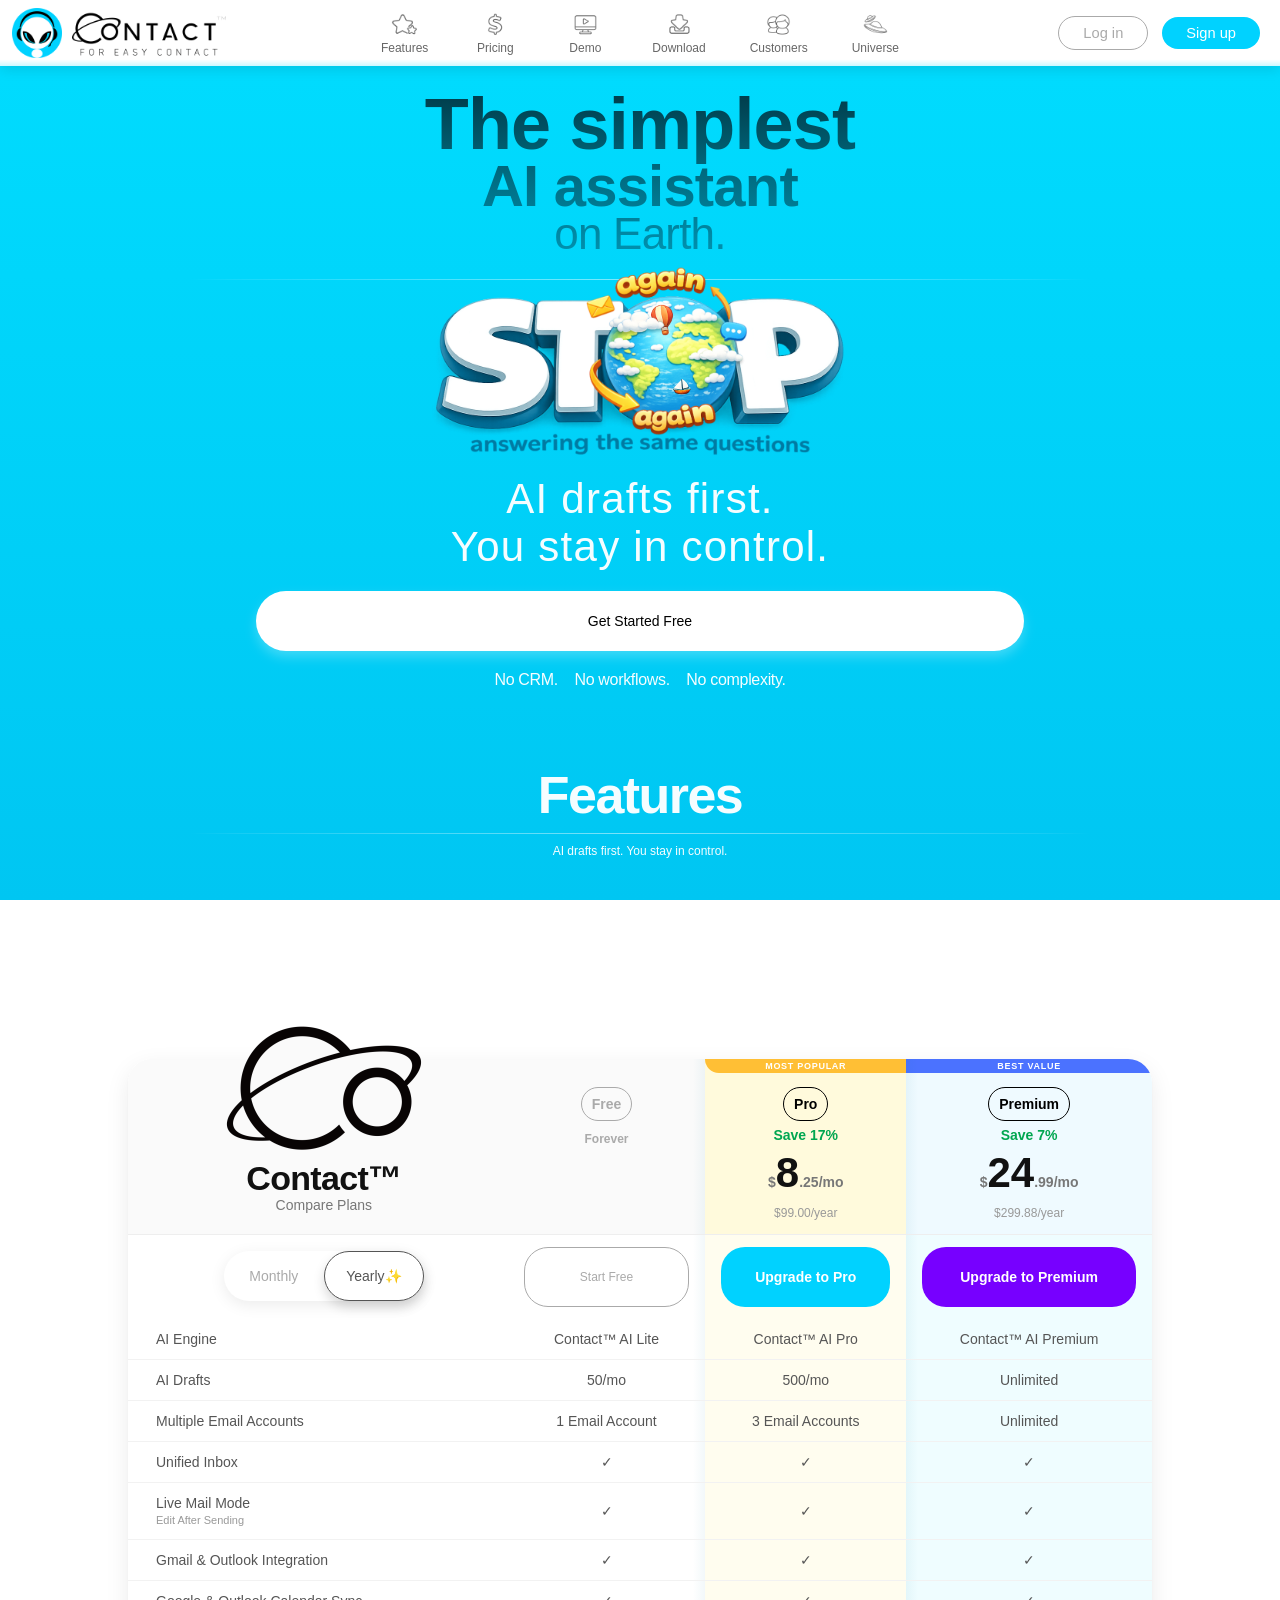
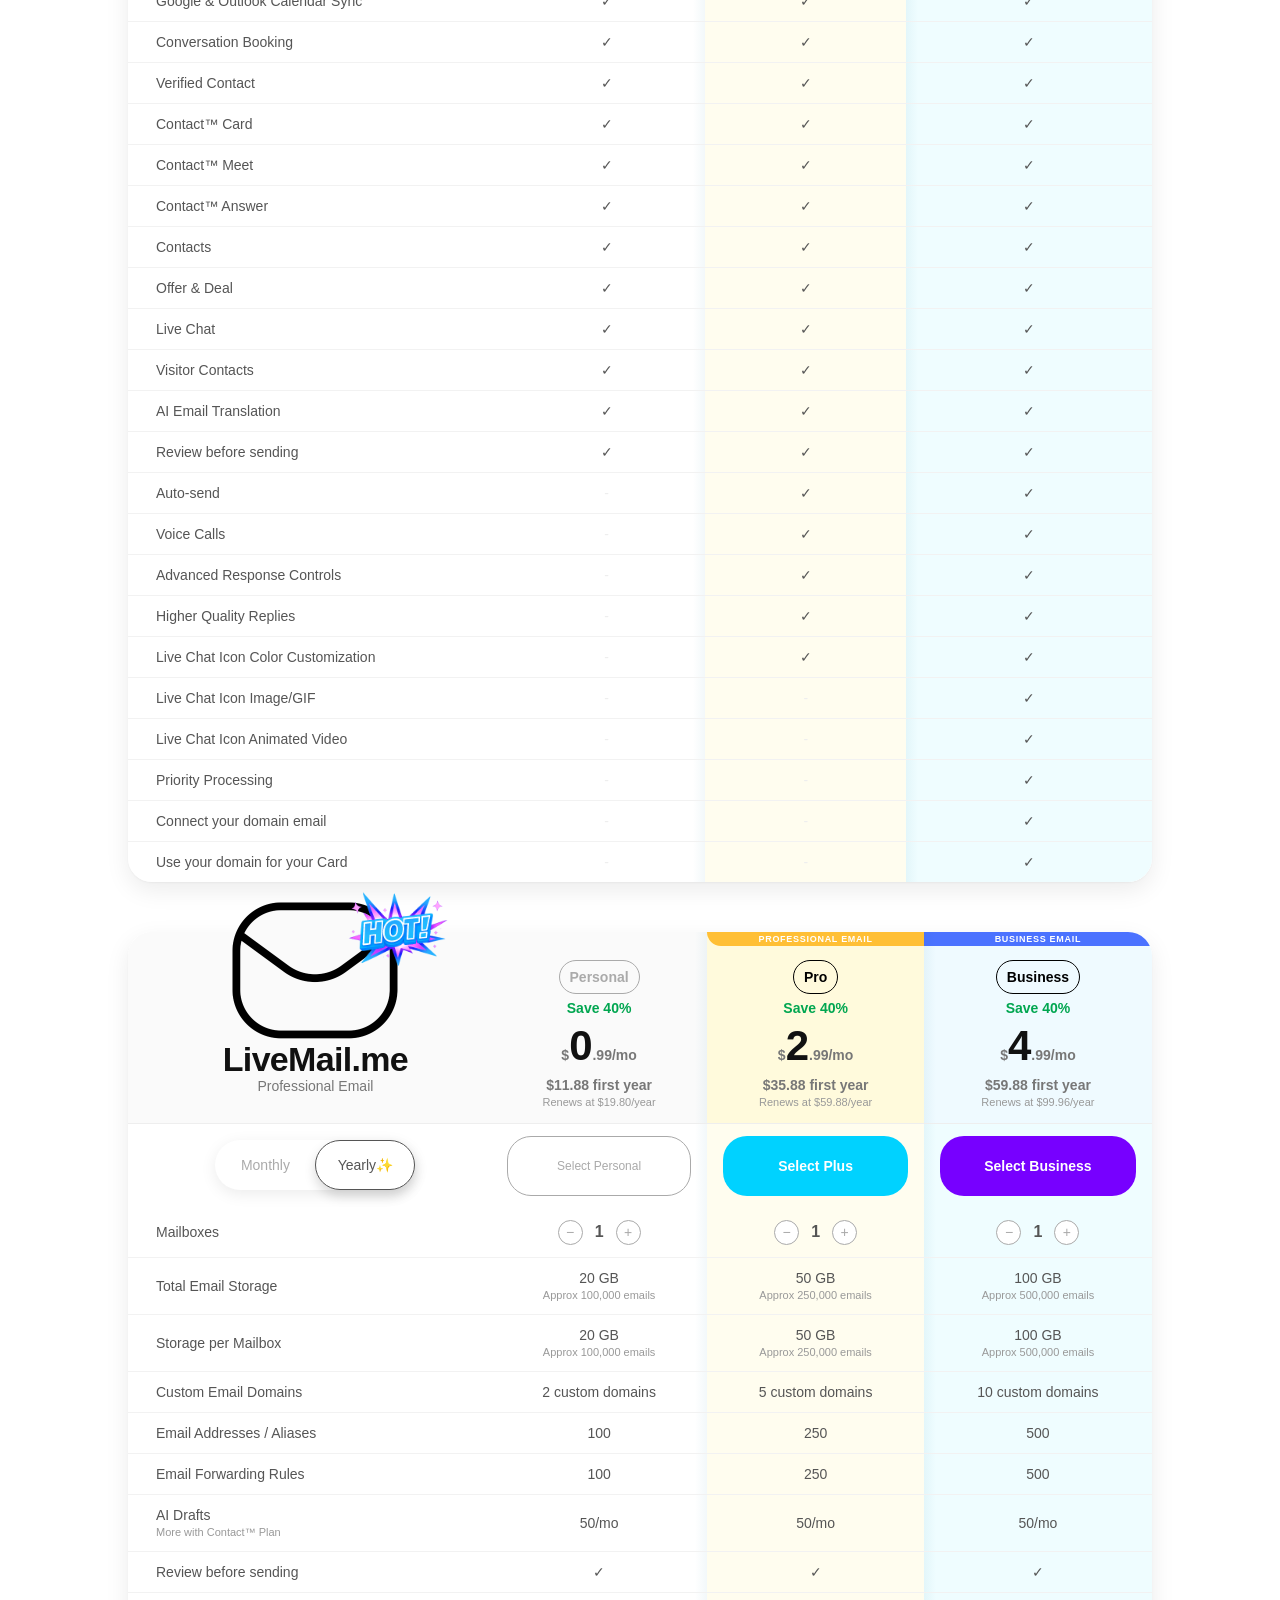
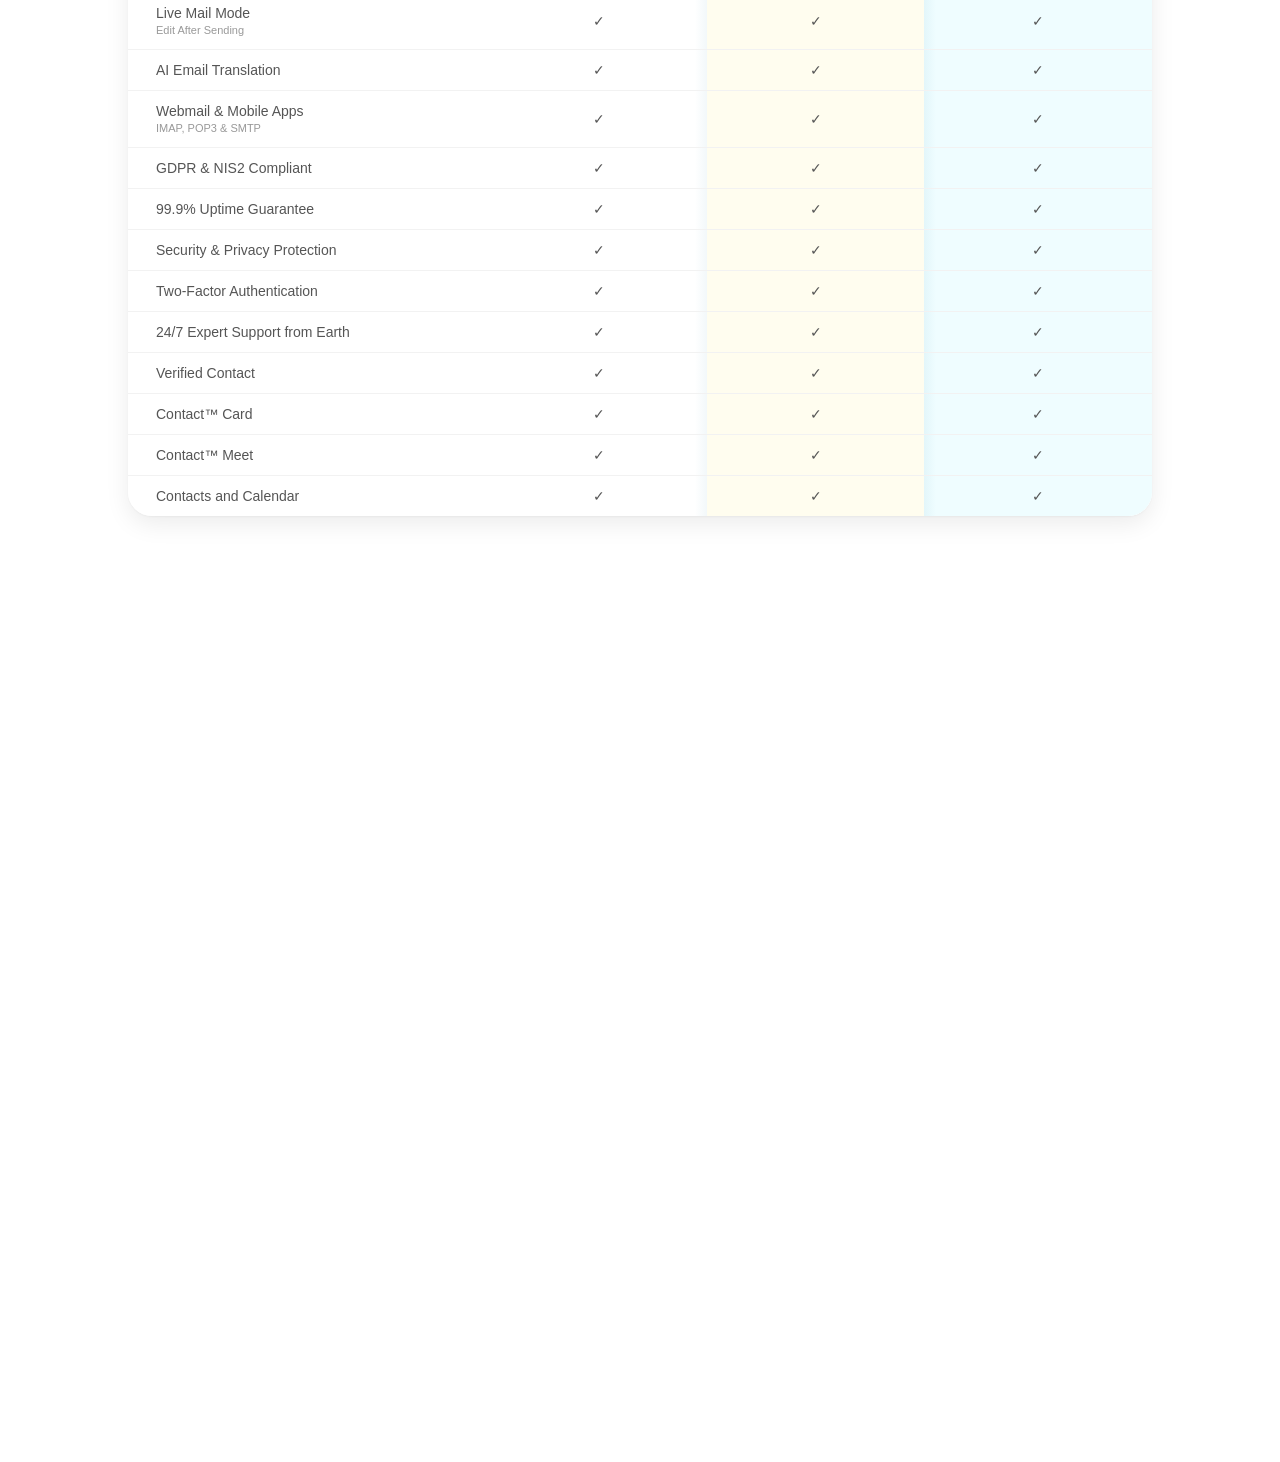
==== commit 30fd4f6b: "Add files via upload" ====
--- a/index.html
+++ b/index.html
@@ -222,8 +222,8 @@
 </div>
 </th>
 <th class="pro">
-<div class="popular-tag">MOST POPULAR</div>
-<span class="badge">Plus</span>
+<div class="popular-tag">PROFESSIONAL EMAIL</div>
+<span class="badge">Pro</span>
 <div class="price">
 <div class="save" data-monthly="　" data-yearly="Save 40%">Save 40%</div>
 <div>$<span class="monthly" data-monthly="5.98" data-yearly="2.99">2<span class="decimal">.99</span></span><span>/mo</span></div>
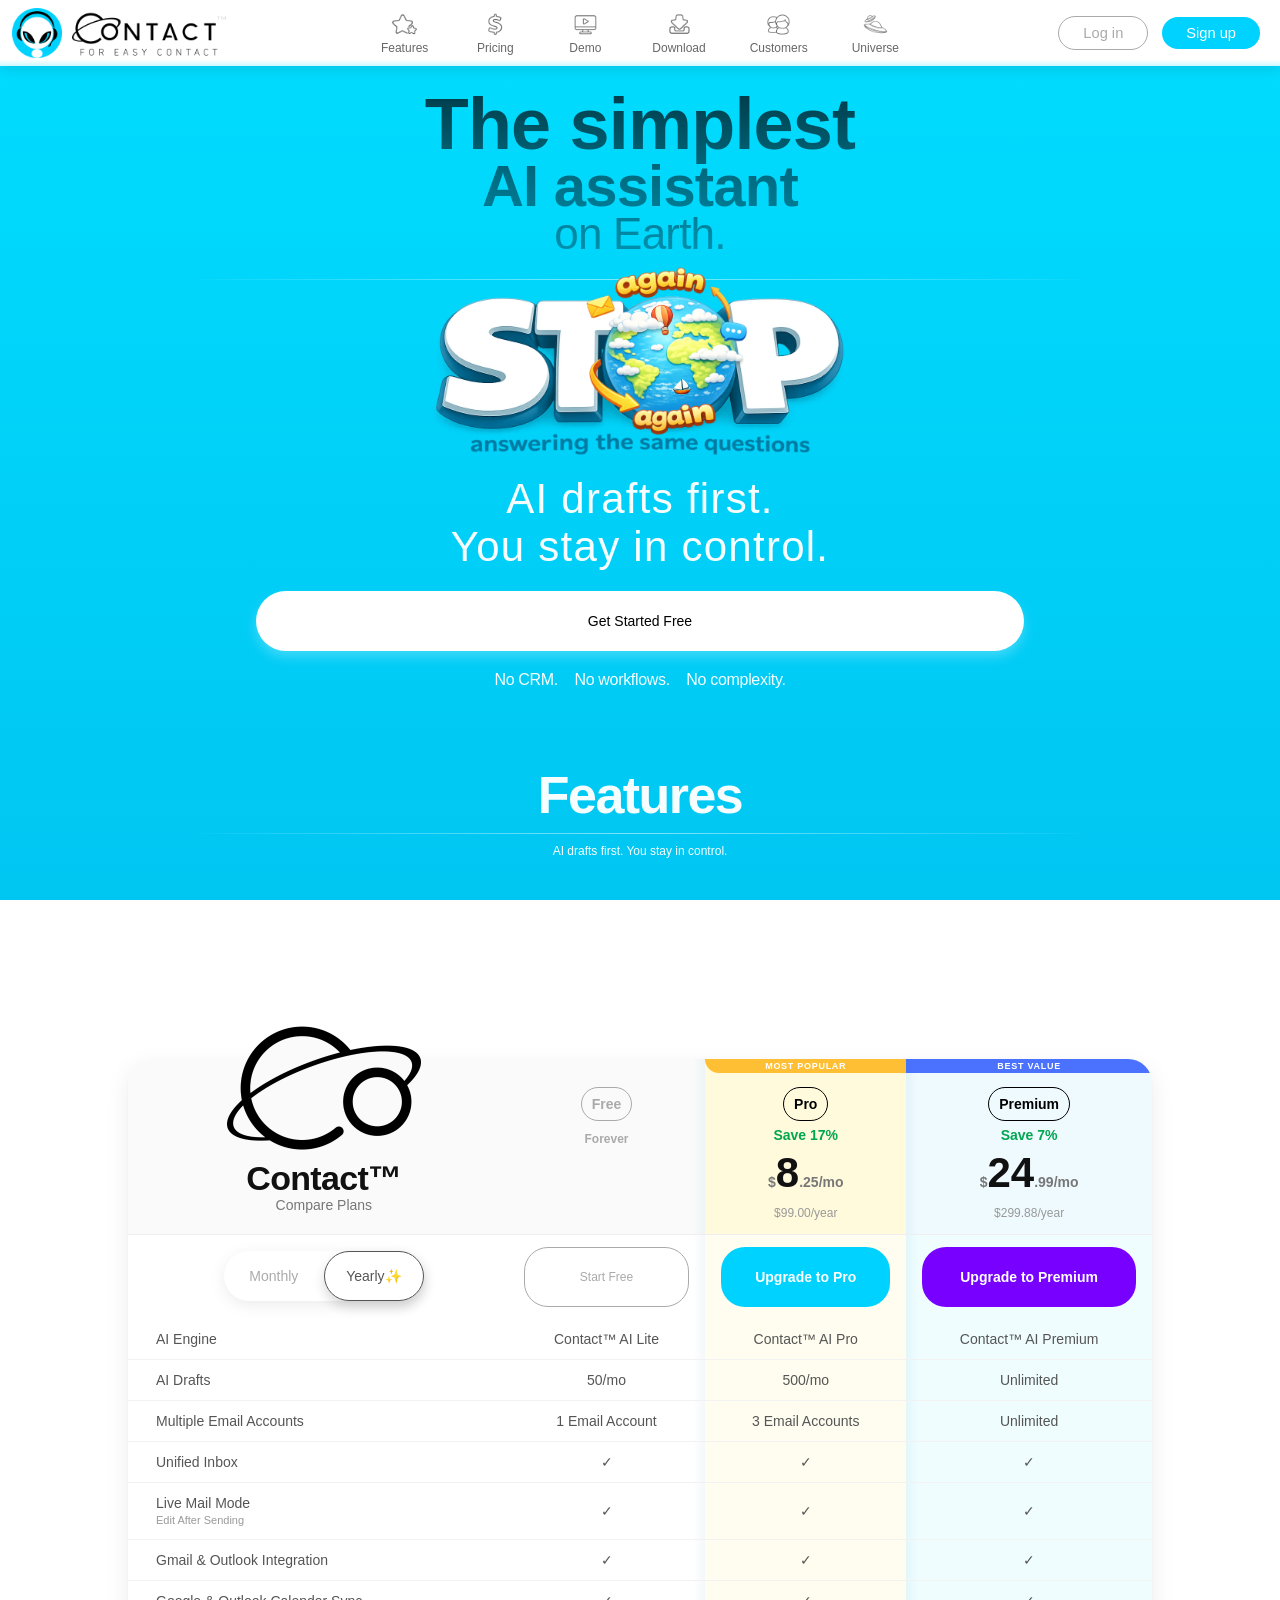
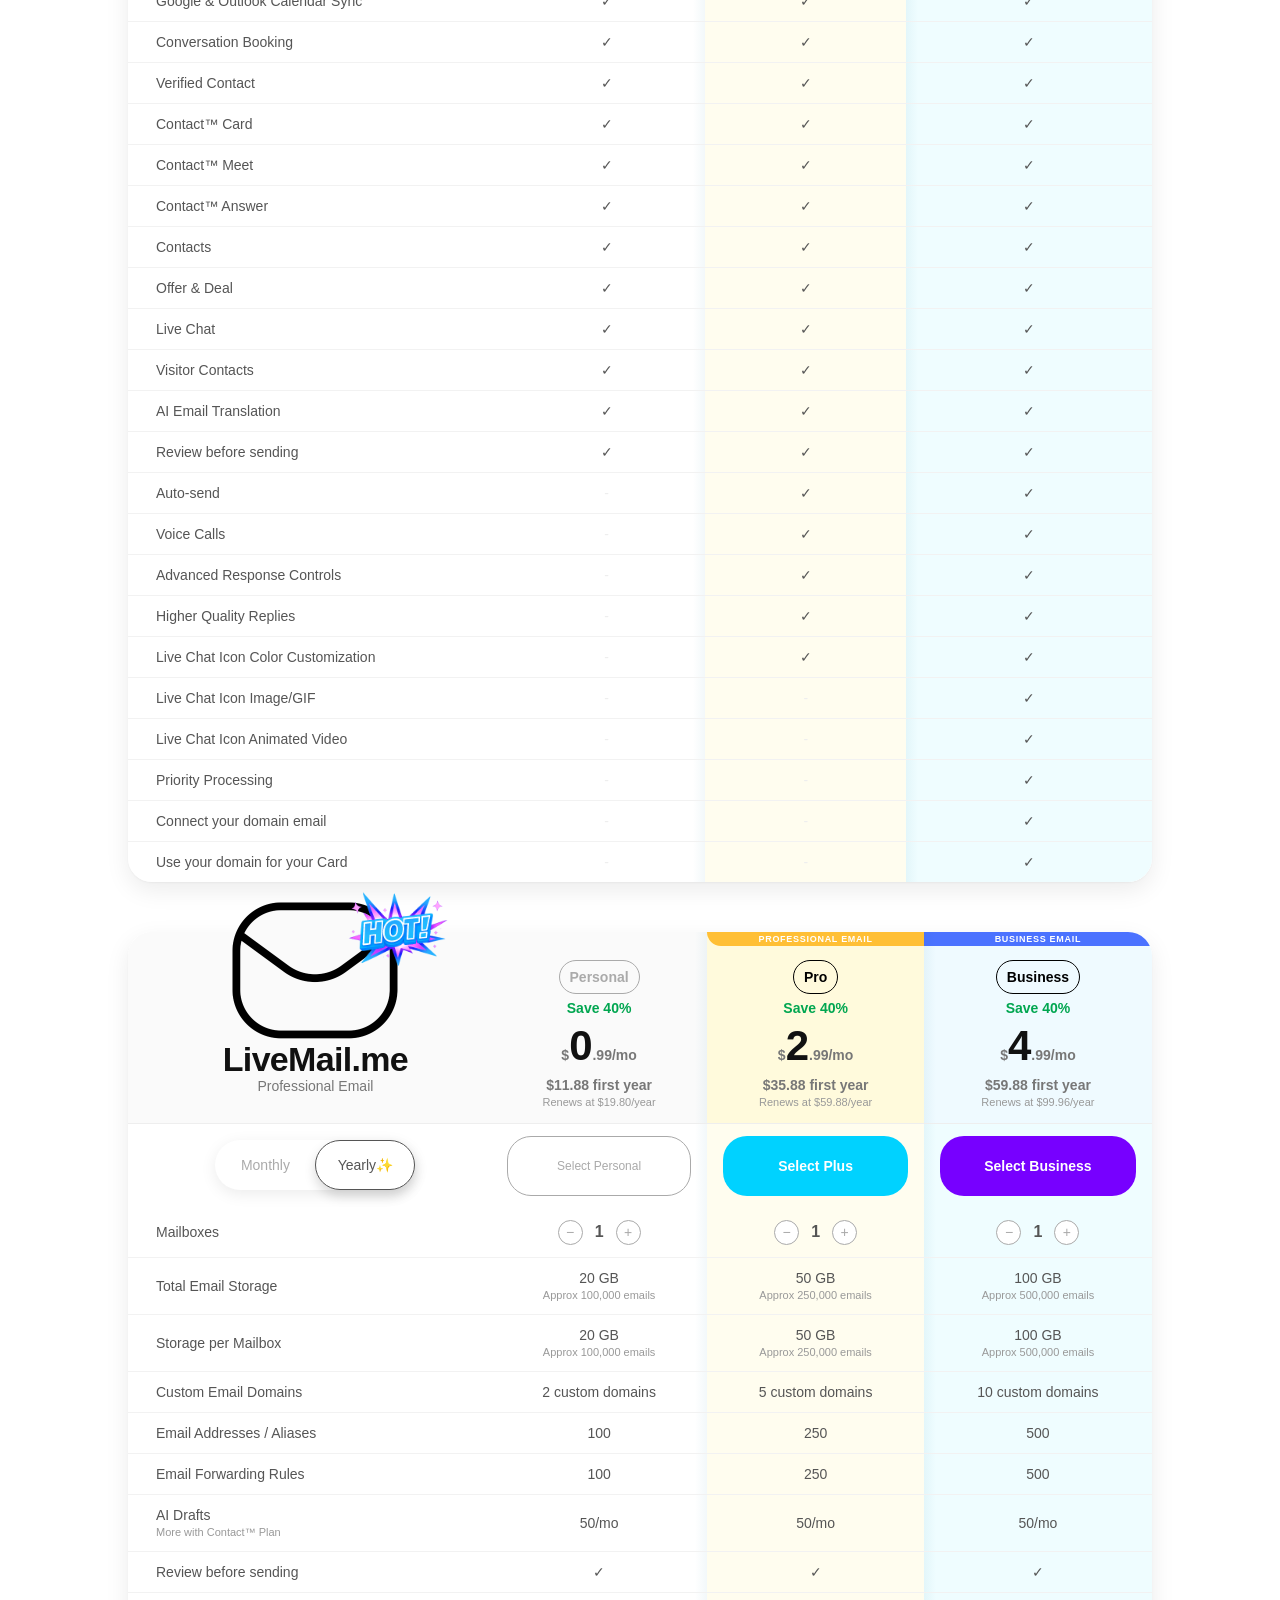
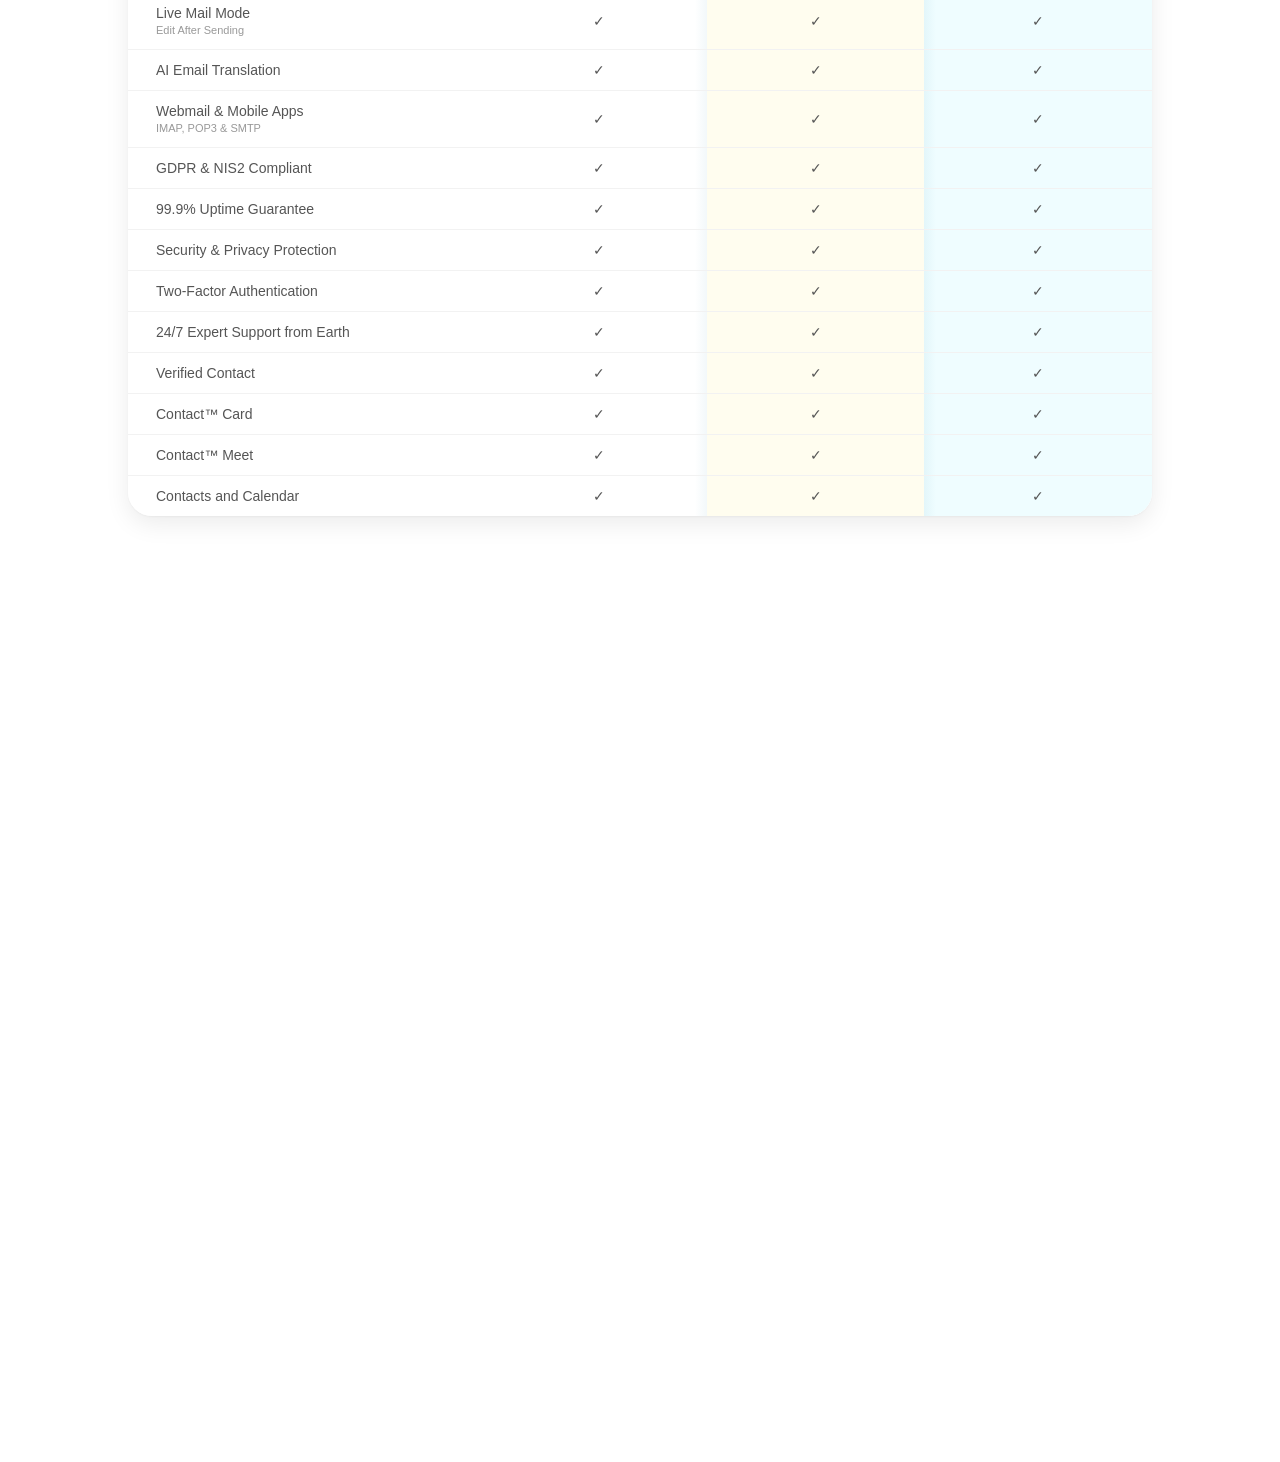
==== commit 282bf66c: "Add files via upload" ====
--- a/index.html
+++ b/index.html
@@ -101,7 +101,7 @@
 <tr>
 <th class="th-header">
     <div class="th-brand">
-        <img src="img/contact-icon.png" class="th-icon">
+        <img src="img/contact_icon.png" class="th-icon">
         <div class="th-title">Contact™</div>
         <div class="th-subtitle">Compare Plans</div>
     </div>
@@ -207,7 +207,7 @@
     <div class="th-brand">
         <img src="img/hot.png" class="th-hot hot1">
         <img src="img/hot2.png" class="th-hot hot2">
-        <img src="img/livemail-icon.png" class="th-icon">
+        <img src="img/livemail_icon.png" class="th-icon">
         <div class="th-title">LiveMail.me</div>
         <div class="th-subtitle">Professional Email</div>
     </div>
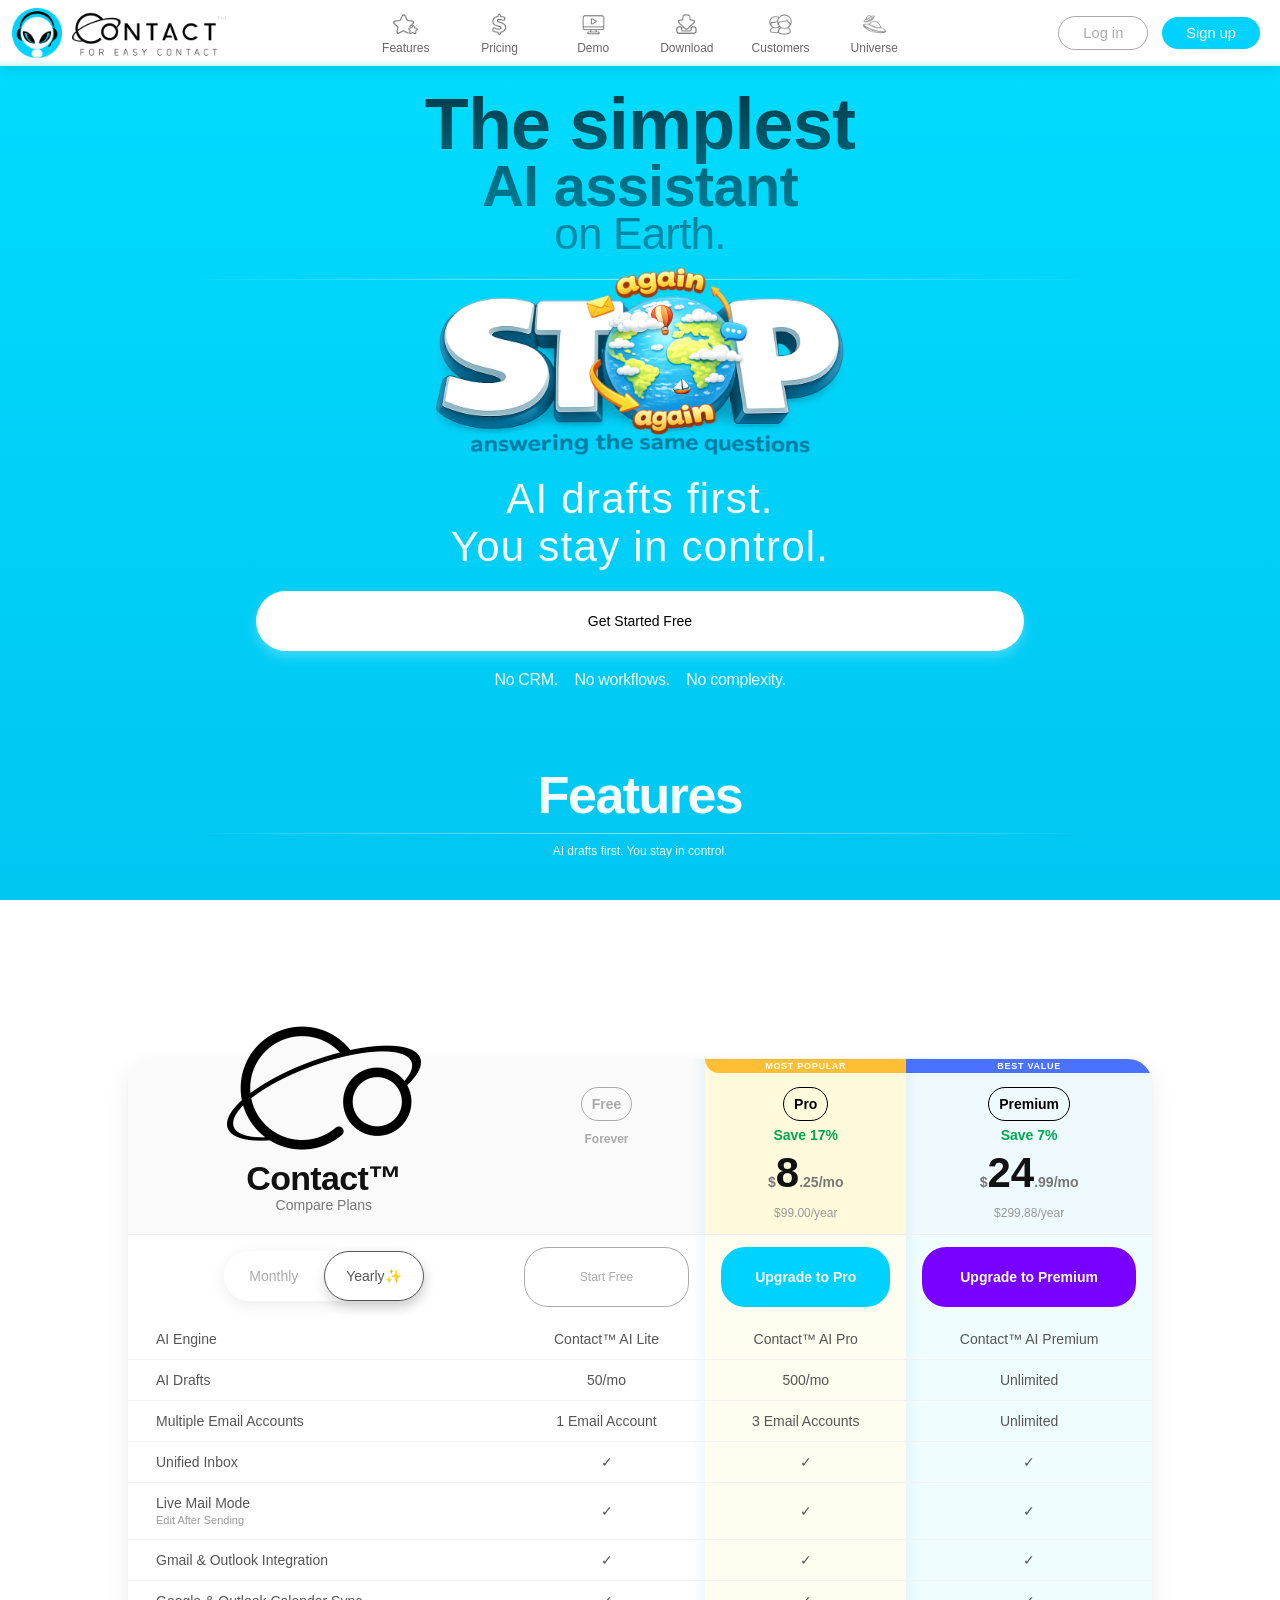
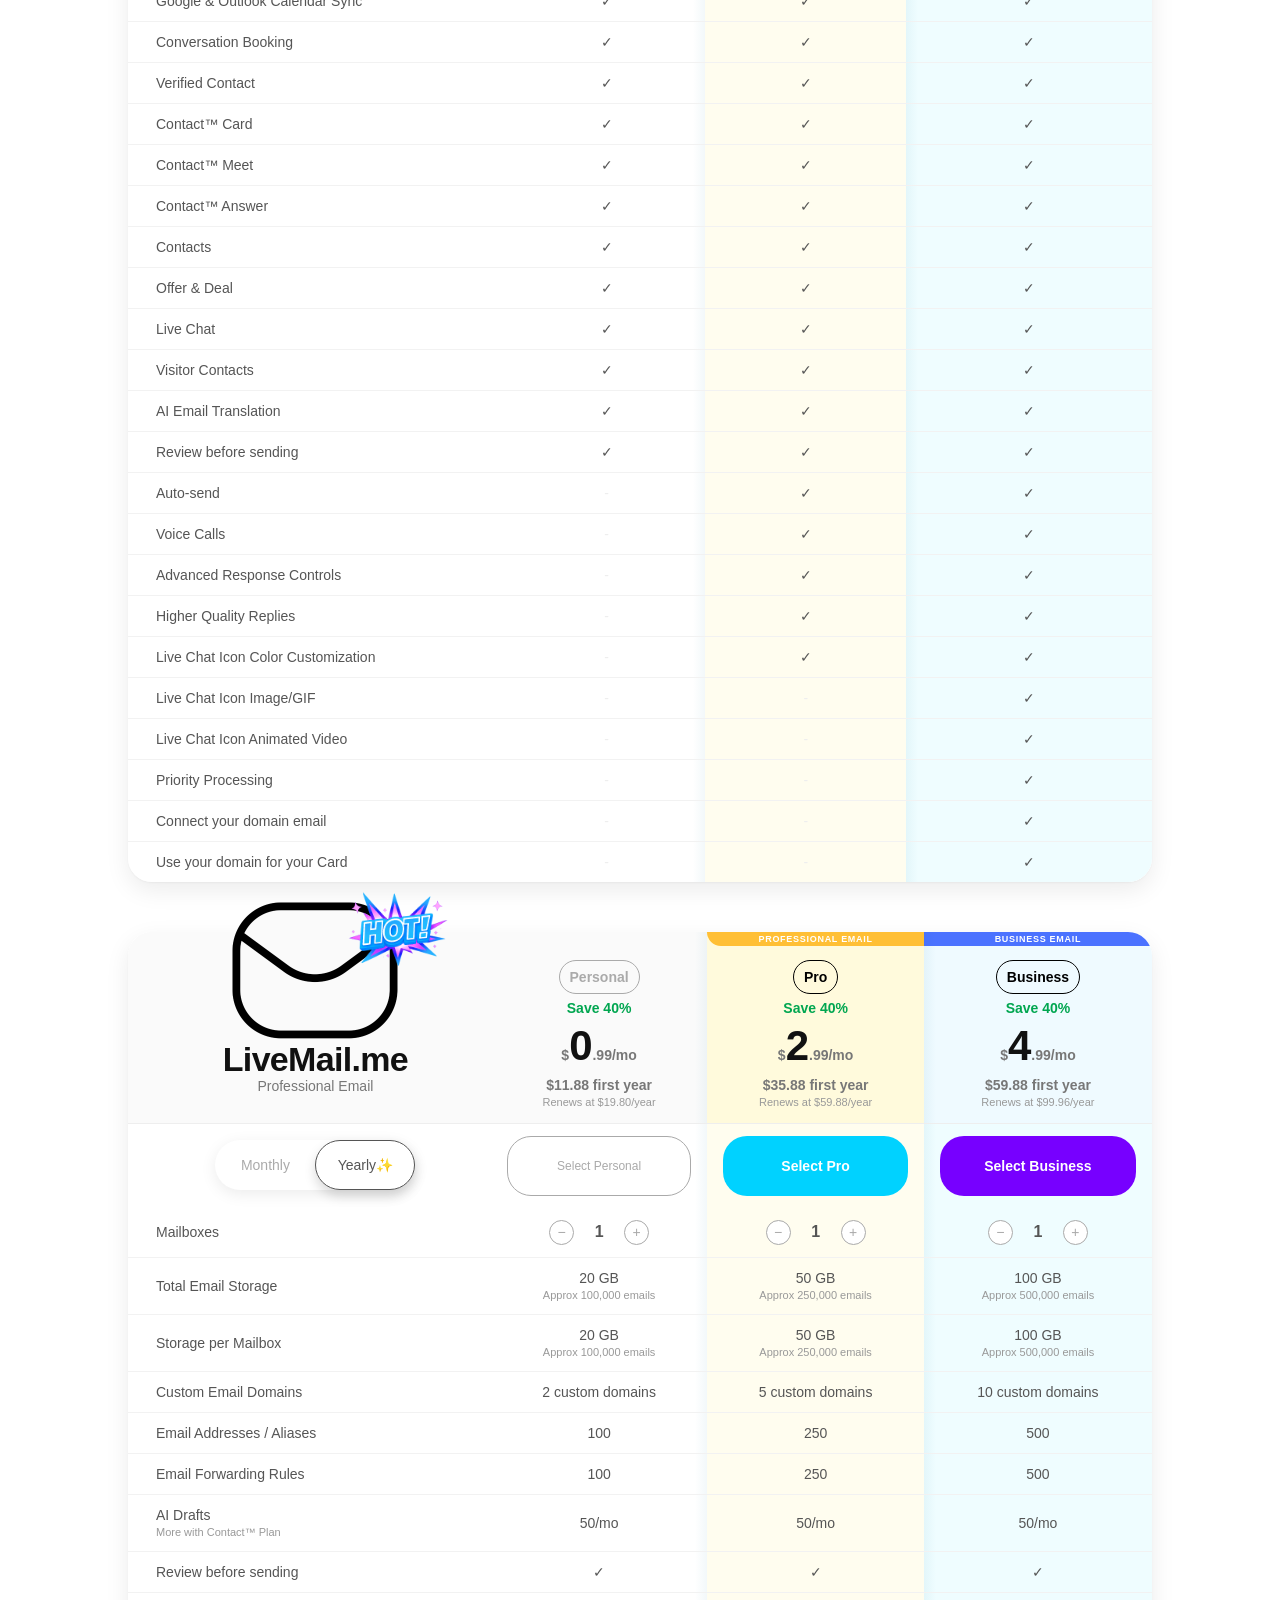
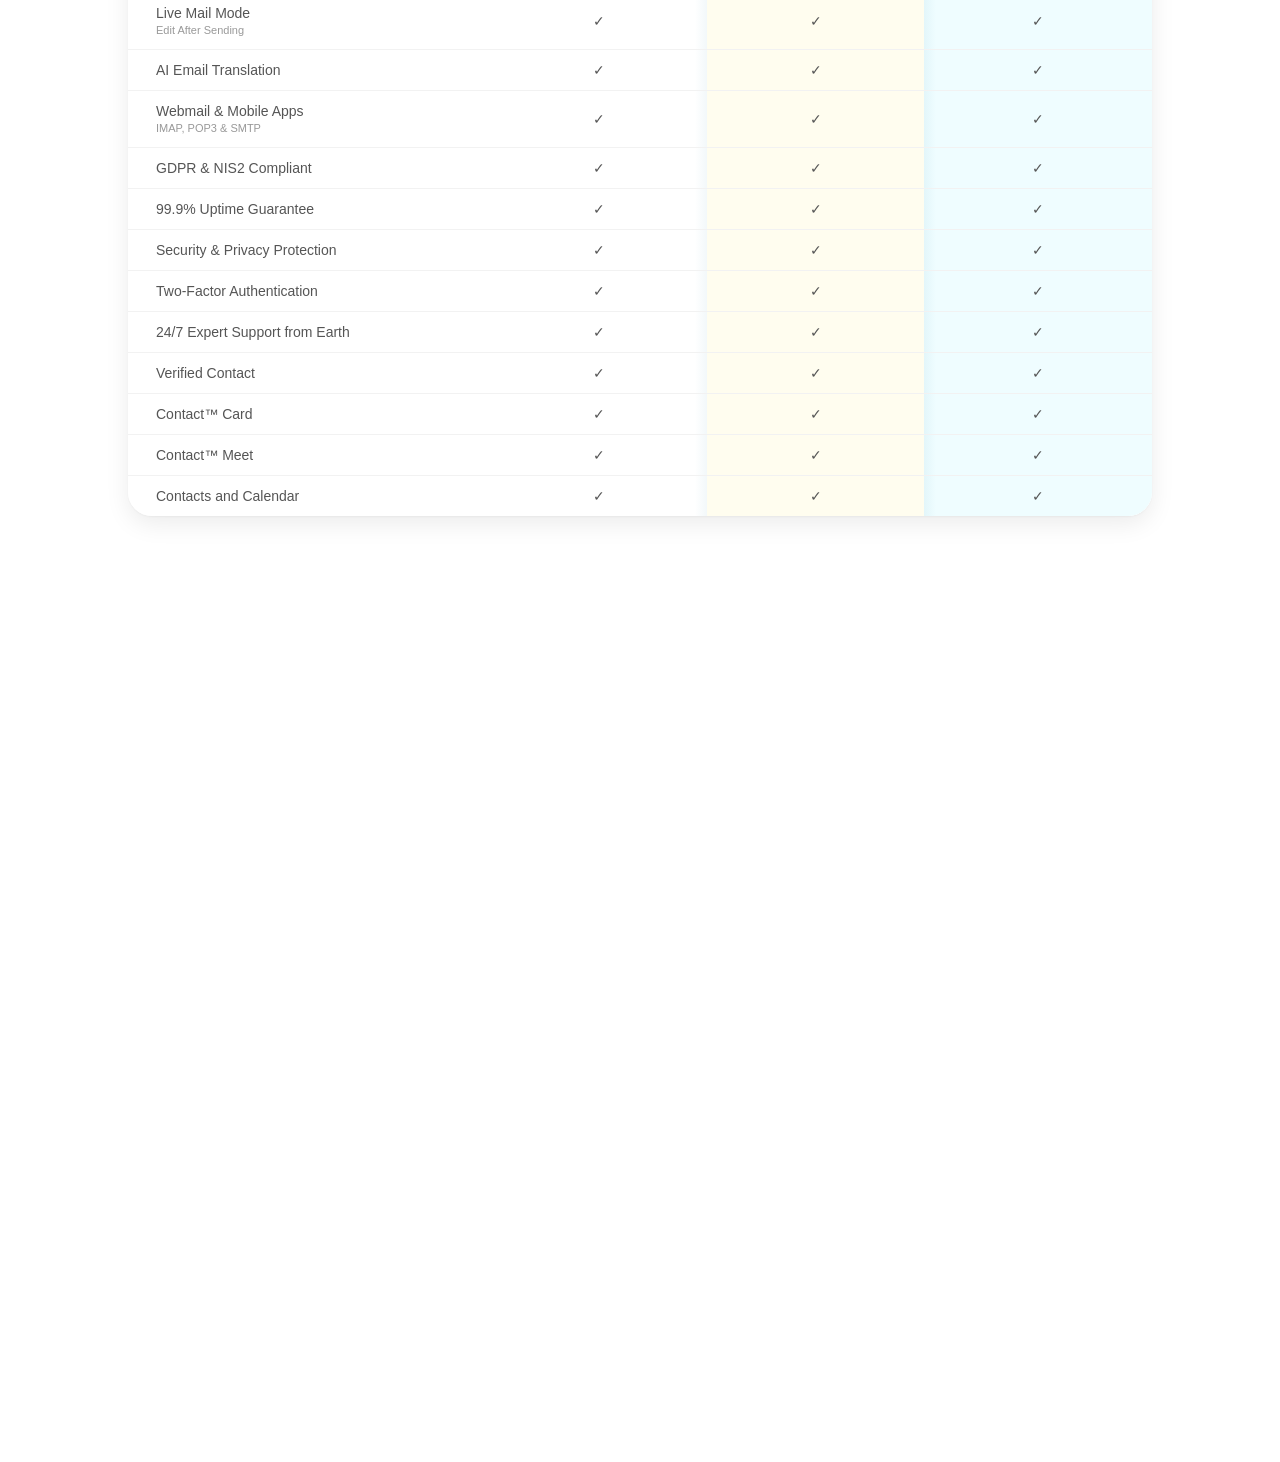
==== commit e4c79d7d: "Add files via upload" ====
--- a/index.html
+++ b/index.html
@@ -261,7 +261,7 @@
 </td>
 <td class="pro">
 <a href="#" class="btn btn-pro">
-Select Plus
+Select Pro
 </a>
 </td>
 <td class="premium">
--- a/style.css
+++ b/style.css
@@ -57,6 +57,11 @@
   -webkit-background-clip:text;
   -webkit-text-fill-color:transparent;
   background-clip:text;
+}
+
+.hero-title span{
+    width:100%;
+    text-align:center;
 }
 
 .hero-title span:nth-child(1){
@@ -490,45 +495,6 @@
   border:1px solid #555;
 }
 
-@media (max-width:576px){
-.th-header{
-    min-width:80px;
-    padding:0 8px;
-}
-
-.th-hot{
-    width:clamp(25px,20vw,50px);
-    height:auto;
-    margin-top:-150px;
-    margin-left:80px;
-}
-
-.th-icon{
-    width:clamp(50px, 20vw, 100px);
-    height:auto;
-    margin-top:-85px;
-}
-
-.th-title{
-    font-size:clamp(8px, 4vw, 24px);
-    margin-top:25px;
-}
-
-.th-subtitle{
-    font-size:10px;
-}
-
-.billing-toggle{
-    width:100px;
-}
-
-.billing-toggle button{
-    width:50px;
-    padding:8px 2px;
-    font-size:11px;
-}
-}
-
 .personal{
   position:relative;
   z-index:1;
@@ -626,6 +592,177 @@
   height: 50px;
 }
 
+@media (max-width:576px) {
+
+    .hero-title{
+        width:100%;
+    }
+
+    .hero-title span:nth-child(1){
+        font-size:50px;
+    }
+
+    .hero-title span:nth-child(2){
+        font-size:42px;
+    }
+
+    .hero-title span:nth-child(3){
+        font-size:36px;
+    }
+
+    .table-wrapper{
+        overflow-x:hidden;
+    }
+
+    table{
+        table-layout:fixed;
+    }
+
+    th,
+    td{
+        padding:8px 4px;
+        font-size:11px;
+    }
+
+    th:first-child,
+    td:first-child{
+        width:34%;
+        padding-left:8px;
+        padding-right:6px;
+        text-align:left;
+        white-space:normal;
+        word-break:break-word;
+        line-height:1.3;
+        font-size:11px;
+    }
+
+    .personal,
+    .free,
+    .pro,
+    .premium{
+        width:22%;
+    }
+
+    .th-header{
+        min-width:80px;
+        padding:0 8px;
+    }
+
+    .th-hot{
+        width:50px;
+        height:auto;
+        margin-top:-130px;
+        margin-left:82px;
+    }
+
+    .th-icon{
+        width:100px;
+        height:auto;
+        margin-top:-85px;
+    }
+
+    .th-title{
+        font-size:15px;
+        margin-top:6px;
+    }
+
+    .th-subtitle{
+        display:none;
+    }
+
+    .badge{
+        padding:4px 8px;
+        font-size:11px;
+        margin-top:20px;
+    }
+
+    .popular-tag,
+    .value-tag{
+        font-size:8px !important;
+        padding:2px 0;
+    }
+
+
+    .mailbox-selector{
+        width:80px;
+        max-width:80px;
+    }
+
+    .mailbox-selector .qty-btn{
+        flex:0 0 22px;
+        width:22px;
+        min-width:22px;
+        max-width:22px;
+        height:22px;
+        min-height:22px;
+        padding:0;
+        font-size:9px;
+        line-height:22px;
+    }
+
+    .mailbox-selector .qty-value{
+        min-width:22px;
+        font-size:12px;
+    }
+
+    .btn{
+        font-size:12px !important;
+    }
+
+
+    .price{
+        font-size:9px !important;
+        margin-top:6px;
+        line-height:1.25;
+    }
+
+    .monthly{
+        font-size:24px !important;
+    }
+
+    .monthly .decimal{
+        font-size:10px !important;
+    }
+
+    .price > div > span:last-child{
+        font-size:9px !important;
+    }
+
+    .yearly,
+    .period{
+        font-size:9px !important;
+    }
+
+    .save{
+        font-size:12px !important;
+        margin-top:0;
+        margin-bottom:0;
+    }
+
+    td .note,
+    .price .note,
+    .price .renews{
+        font-size:9px !important;
+        line-height:1.2;
+    }
+
+    .billing-toggle{
+        width:90px;
+        height:45px;
+    }
+
+    .billing-toggle button{
+        width:45px;
+        padding:6px 2px;
+        font-size:10px;
+    }
+
+    .space{
+        height:25px;
+    }
+
+}
+
 .monthly{
   font-size:42px;
   color:#111;
@@ -667,12 +804,15 @@
 
 .mailbox-selector {
     display: flex;
-    justify-content: center;
     align-items: center;
-    gap: 12px;
+    justify-content: space-between;
+    width: 100%;
+    max-width: 100px;
+    margin: 0 auto;
 }
 
 .qty-btn {
+    flex-shrink: 0;
     display: flex;
     align-items: center;
     justify-content: center;
@@ -691,6 +831,7 @@
 .qty-btn:hover {
     color: #555;
     border-color: #555;
+    box-shadow:0 4px 8px rgba(0,0,0,.06);
 }
 
 .qty-btn:active {
@@ -698,6 +839,7 @@
 }
 
 .qty-value {
+    min-width: 25px;
     text-align: center;
     font-size: 16px;
     font-weight: 600;
@@ -909,7 +1051,6 @@
   flex-direction: column;
   align-items: center;
   justify-content: center;
-  flex: 0 0 auto;
   min-width: 90px;
   height: 100%;
   padding: 6px 22px;
@@ -991,7 +1132,6 @@
     flex: 1 1 0;
     padding: 6px 18px;
     min-width: 75px;
-    flex: 0 0 auto;
   }
 }
 
@@ -1013,12 +1153,12 @@
 
 @media (max-width: 900px) {
   .nav-center {
-    flex: 1 1 0;
     opacity: 0;
     pointer-events: none;
   }
 
   #mobile-menu .nav-link {
+    flex: 0 0 auto;
     flex-direction: row;
     justify-content: flex-start;
     align-items: center;
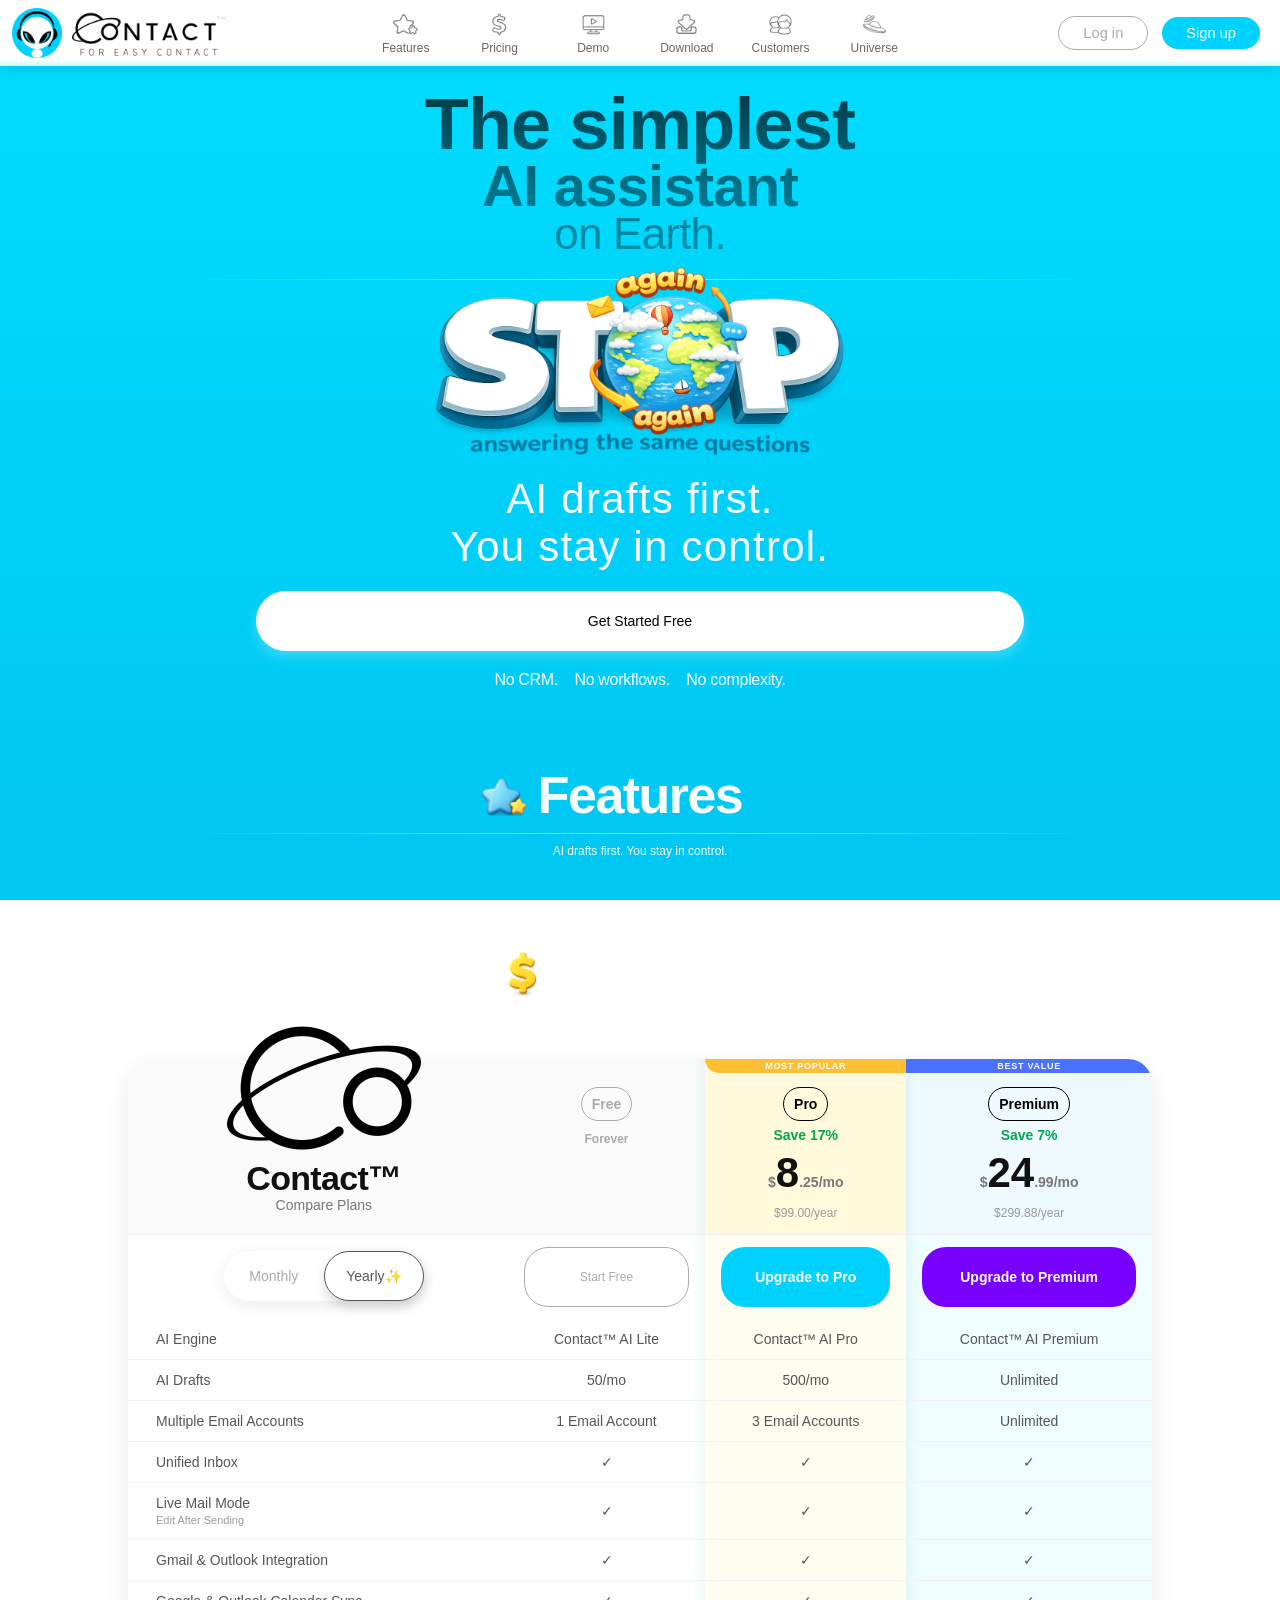
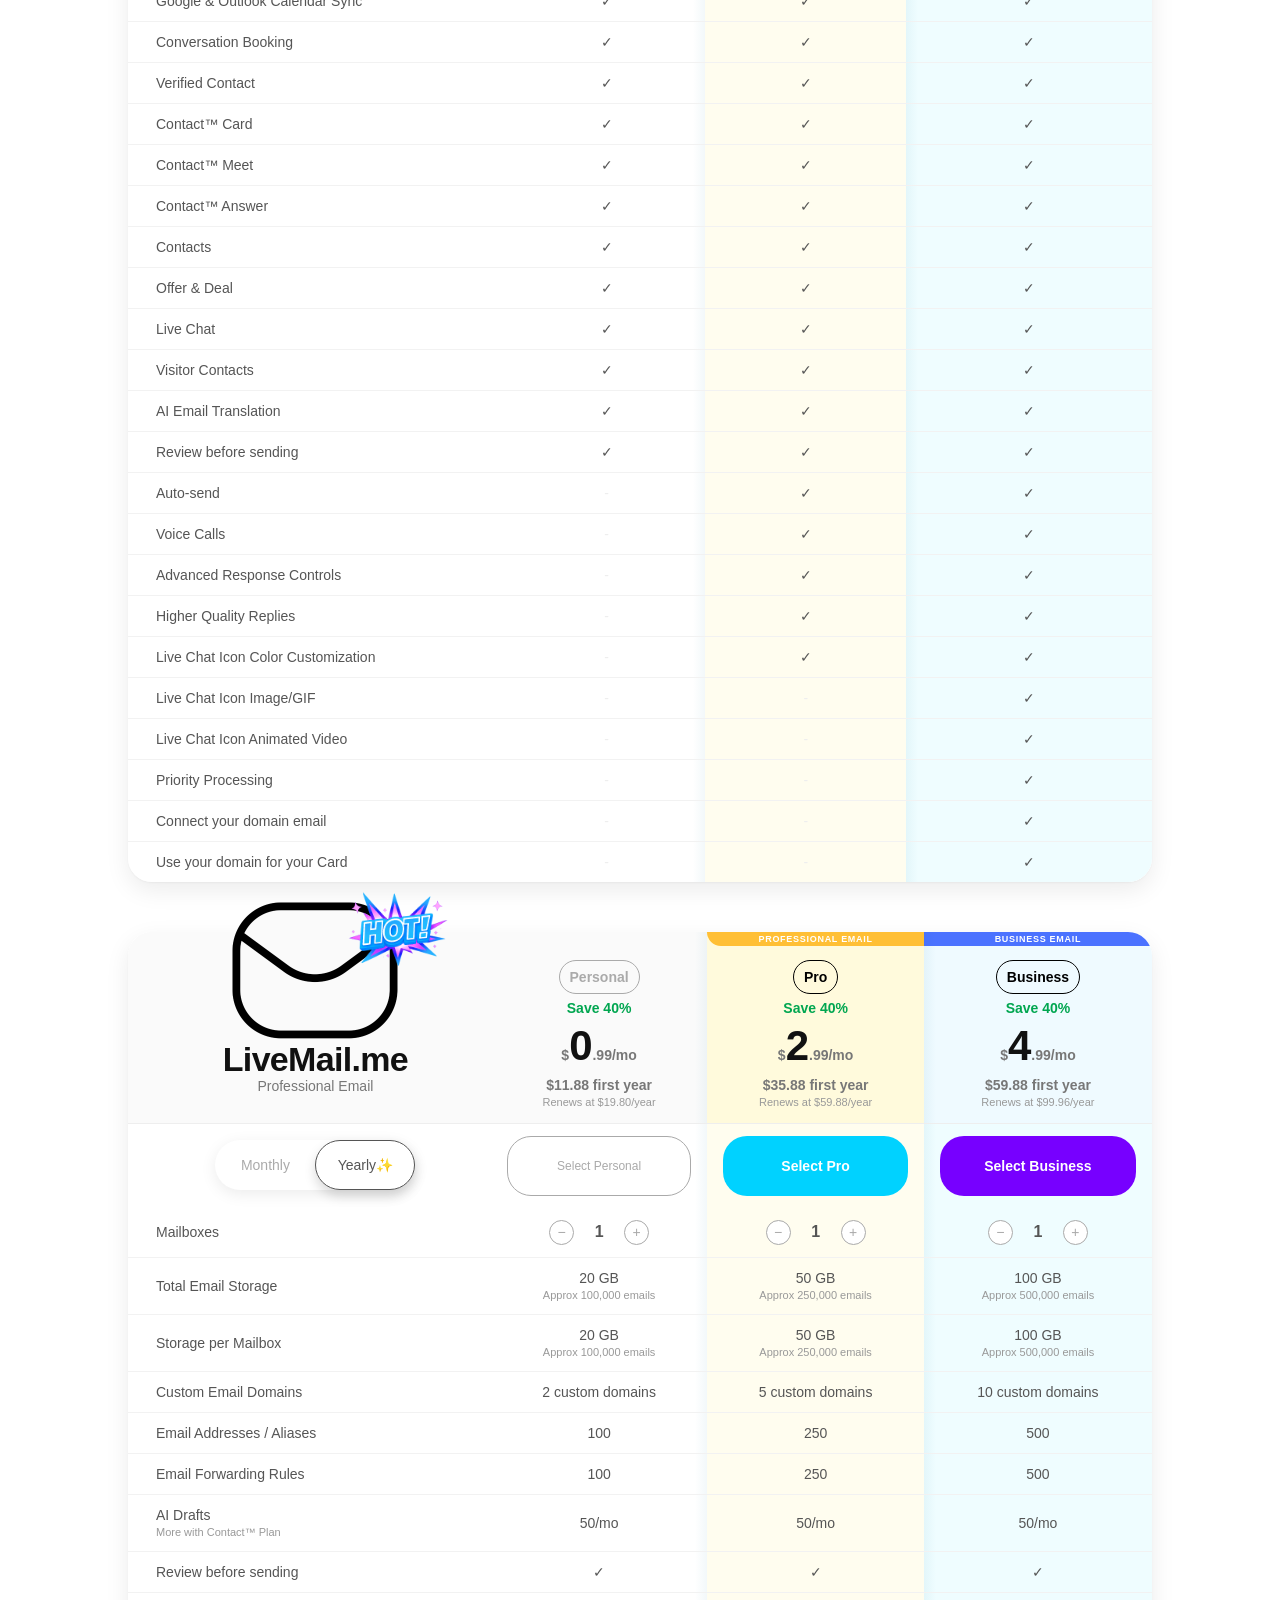
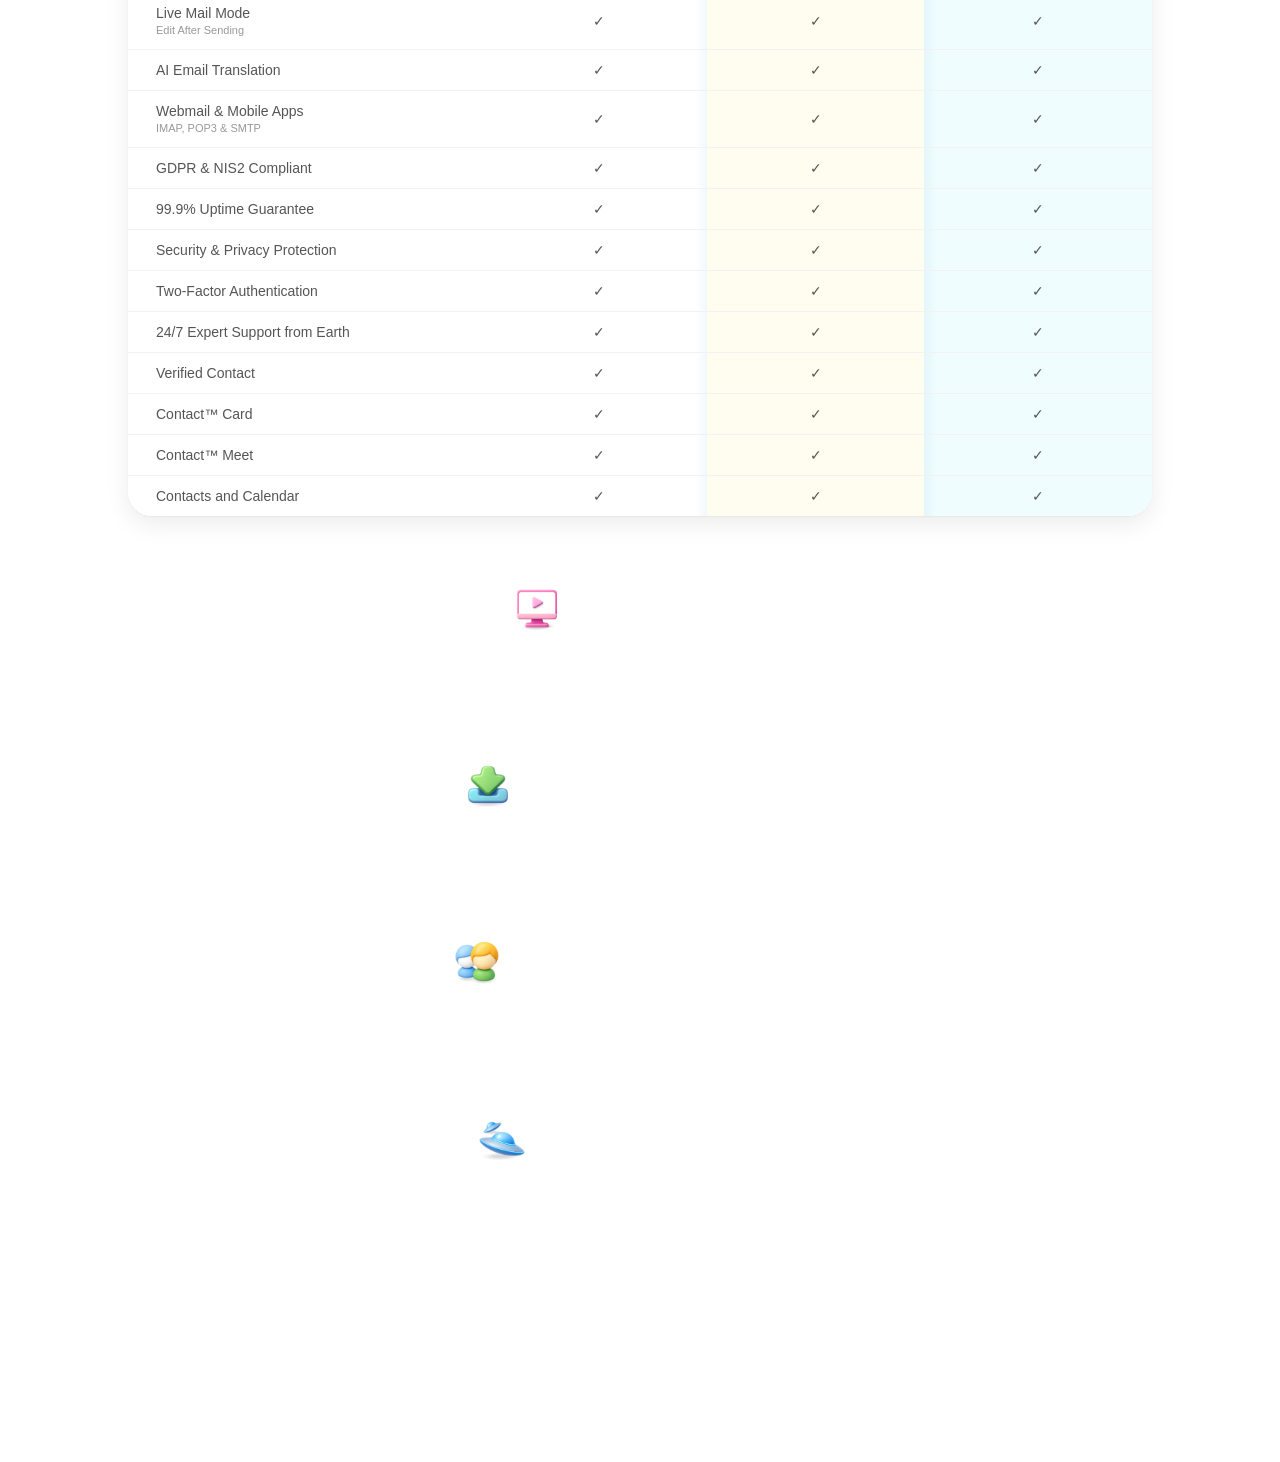
==== commit 6915c07c: "Add files via upload" ====
--- a/index.html
+++ b/index.html
@@ -83,7 +83,7 @@
 
 <!-- Features Section -->
 <div id="features"></div>
-<h1>Features</h1>
+<h1><img src="img/h1_features.png" class="h1-icon">Features</h1>
 <div class="divider"></div>
 <div class="subtitle">AI drafts first. You stay in control.</div>
 <div class="table-wrapper">
@@ -91,7 +91,7 @@
 
 <!-- Pricing Section -->
 <div id="pricing"></div>
-<h1>Pricing</h1>
+<h1><img src="img/h1_pricing.png" class="h1-icon">Pricing</h1>
 <div class="divider"></div>
 <div class="subtitle">AI drafts first. You stay in control.</div>
 <div class="pricing-box">
@@ -418,7 +418,7 @@
 
 <!-- Demo Section -->
 <div id="demo"></div>
-<h1>Demo</h1>
+<h1><img src="img/h1_demo.png" class="h1-icon">Demo</h1>
 <div class="divider"></div>
 <div class="subtitle">AI drafts first. You stay in control.</div>
 <div class="table-wrapper">
@@ -426,7 +426,7 @@
 
 <!-- Download Section -->
 <div id="download"></div>
-<h1>Download</h1>
+<h1><img src="img/h1_download.png" class="h1-icon">Download</h1>
 <div class="divider"></div>
 <div class="subtitle">AI drafts first. You stay in control.</div>
 <div class="table-wrapper">
@@ -434,7 +434,7 @@
 
 <!-- Customers Section -->
 <div id="customers"></div>
-<h1>Customers</h1>
+<h1><img src="img/h1_customers.png" class="h1-icon">Customers</h1>
 <div class="divider"></div>
 <div class="subtitle">AI drafts first. You stay in control.</div>
 <div class="table-wrapper">
@@ -442,7 +442,7 @@
 
 <!-- Universe Section -->
 <div id="universe"></div>
-<h1>Universe</h1>
+<h1><img src="img/h1_universe.png" class="h1-icon">Universe</h1>
 <div class="divider"></div>
 <div class="subtitle">AI drafts first. You stay in control.</div>
 <div class="table-wrapper">
--- a/style.css
+++ b/style.css
@@ -44,10 +44,8 @@
   align-items:center;
   line-height:0.95;
   margin:60px 0 24px;
-
   font-weight:700;
   letter-spacing:-0.05em;
-
   background:linear-gradient(
     180deg,
     #003b49 0%,
@@ -279,13 +277,25 @@
 }
 
 h1{
-  color:#fffffff5;
-  text-align:center;
-  font-size:52px;
-  font-weight:700;
-  letter-spacing:-0.03em;
-  margin-top:60px;
-  margin-bottom:8px;
+    position:relative;
+    color:#fffffff5;
+    text-align:center;
+    font-size:52px;
+    font-weight:700;
+    letter-spacing:-0.03em;
+    margin-top:60px;
+    margin-bottom:8px;
+}
+
+.h1-icon{
+    position:absolute;
+    margin-top:32px;
+    margin-left:5px;
+    transform:translate(calc(-100% - 16px), -50%);
+    width:46px;
+    height:46px;
+    user-select:none;
+    -webkit-user-drag:none;
 }
 
 h2{
@@ -594,6 +604,32 @@
 
 @media (max-width:576px) {
 
+    .h1-icon{
+        width:42px;
+        height:42px;
+        transform:translate(calc(-100% - 10px), -50%);
+    }
+
+    .nav-btn{
+        width:46px;
+        height:46px;
+        font-size:12px !important;
+        padding:0 2px !important;
+        display:flex;
+        align-items:center;
+        justify-content:center;
+        box-sizing:border-box;
+    }
+
+    .nav-right{
+        gap:8px !important;
+    }
+
+    #hamburger{
+        width:16px !important;
+        margin-left:2px !important;
+        margin-right:-8px !important;
+    }
     .hero-title{
         width:100%;
     }
@@ -662,12 +698,12 @@
     }
 
     .th-title{
-        font-size:15px;
-        margin-top:6px;
+        font-size:18px;
+        margin-top:20px;
     }
 
     .th-subtitle{
-        display:none;
+        font-size:10px;
     }
 
     .badge{
@@ -681,7 +717,6 @@
         font-size:8px !important;
         padding:2px 0;
     }
-
 
     .mailbox-selector{
         width:80px;
@@ -709,7 +744,6 @@
         font-size:12px !important;
     }
 
-
     .price{
         font-size:9px !important;
         margin-top:6px;
@@ -747,12 +781,12 @@
     }
 
     .billing-toggle{
-        width:90px;
-        height:45px;
+        width:100px;
+        height:50px;
     }
 
     .billing-toggle button{
-        width:45px;
+        width:50px;
         padding:6px 2px;
         font-size:10px;
     }
@@ -1347,7 +1381,8 @@
   cursor: pointer;
   width: 20px;
   gap: 4px;
-  margin-left: 4px;
+  margin-left: 2px;
+  margin-right: -4px;
 }
 
 #hamburger span {
@@ -1383,10 +1418,8 @@
   top: 58px;
   left: 0;
   right: 0;
-
   display: none;
   flex-direction: column;
-
   width: 100%;
   background: white;
   z-index: 9998;
@@ -1400,9 +1433,9 @@
 }
 
 .nav-right .nav-btn {
-padding: 8px 24px;
-font-size: 11pt;
-text-decoration: none;
+  padding: 8px 24px;
+  font-size: 11pt;
+  text-decoration: none;
 }
 
 .btn-a { background: #fff; color: #aaa; border:1px solid #aaa;}
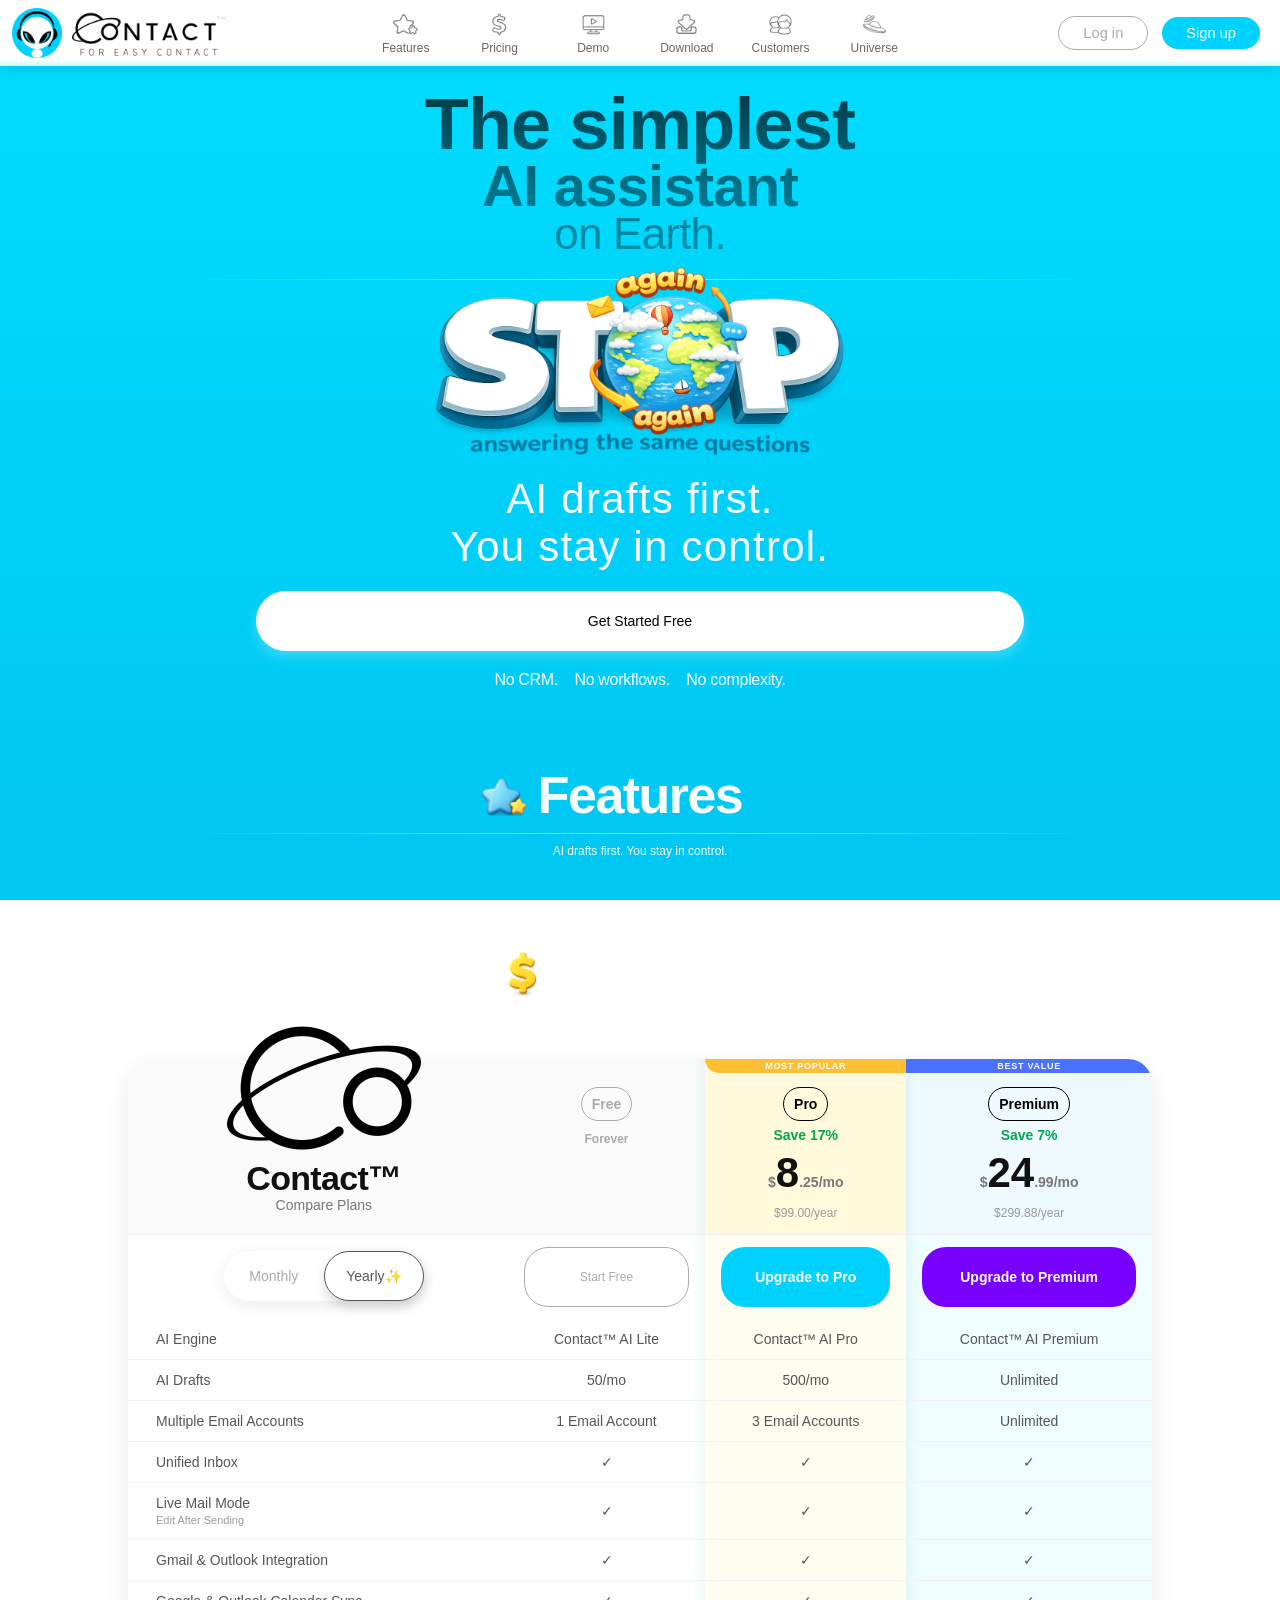
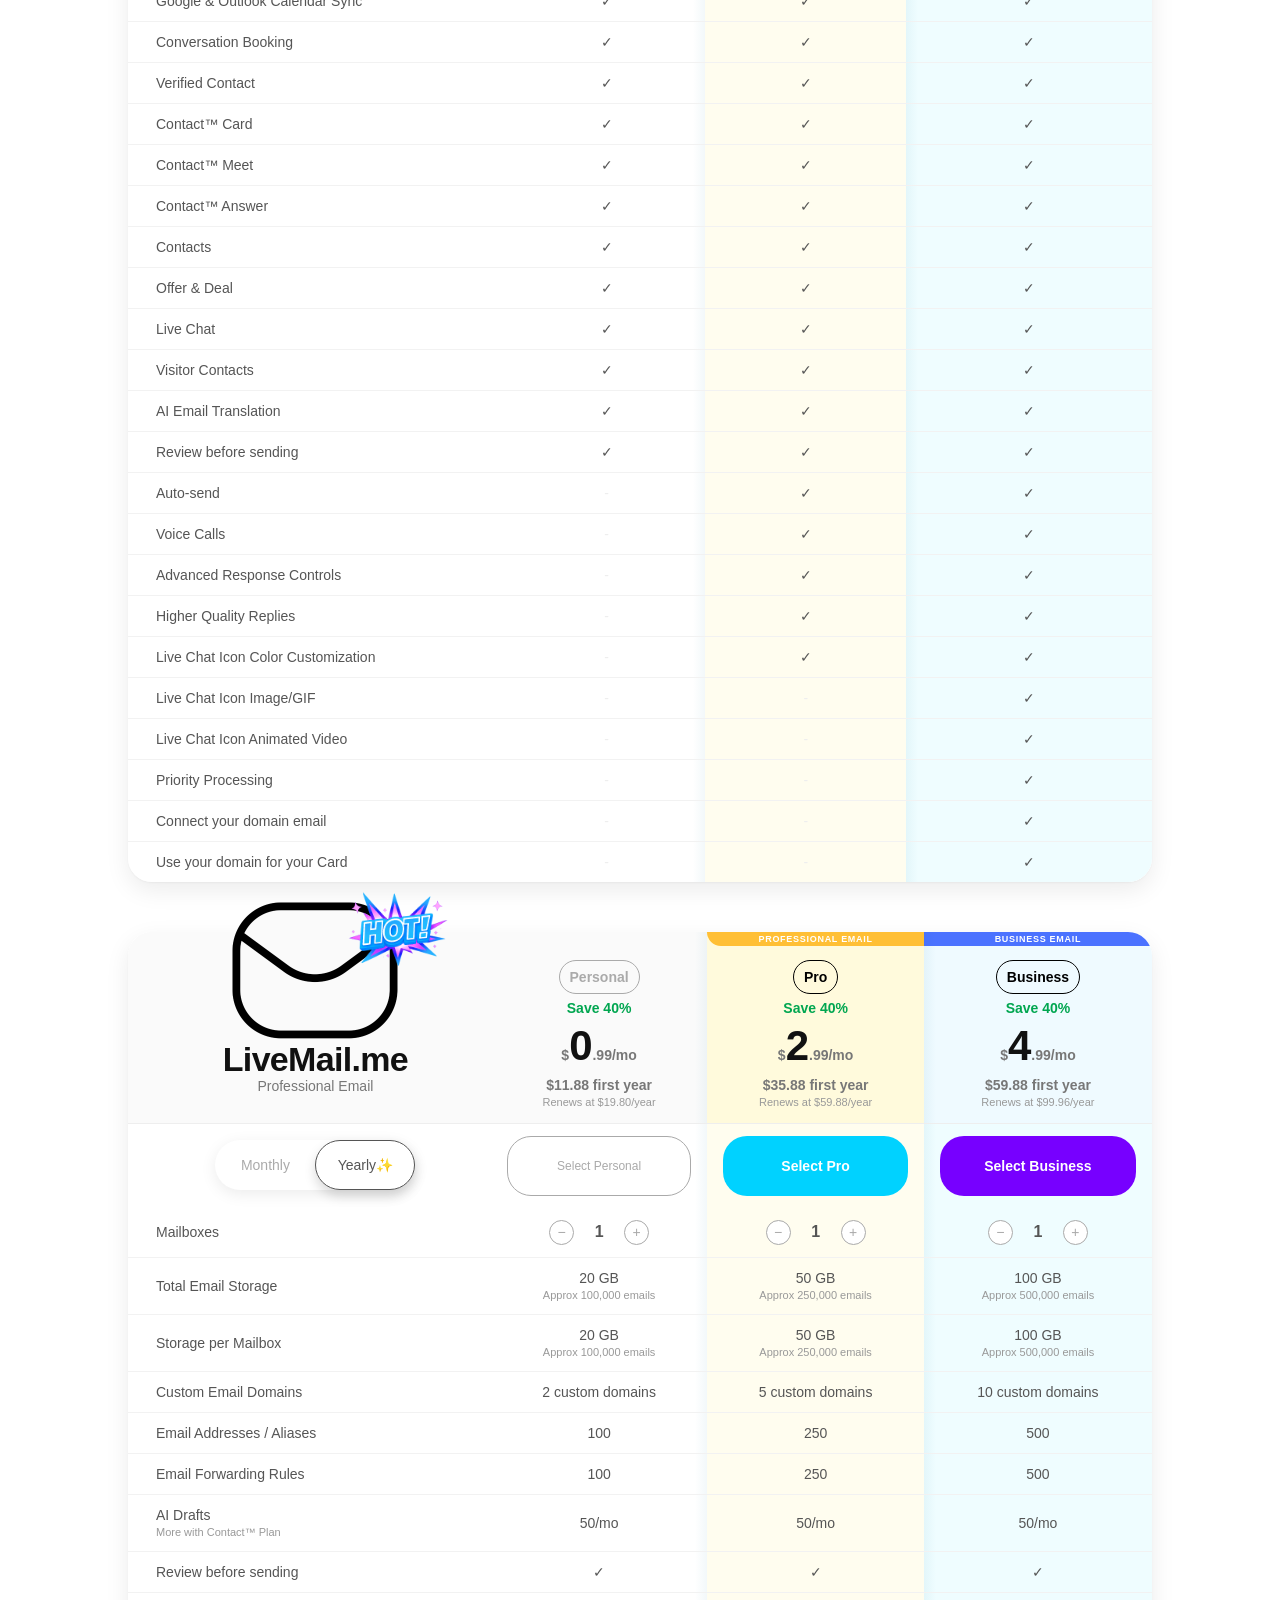
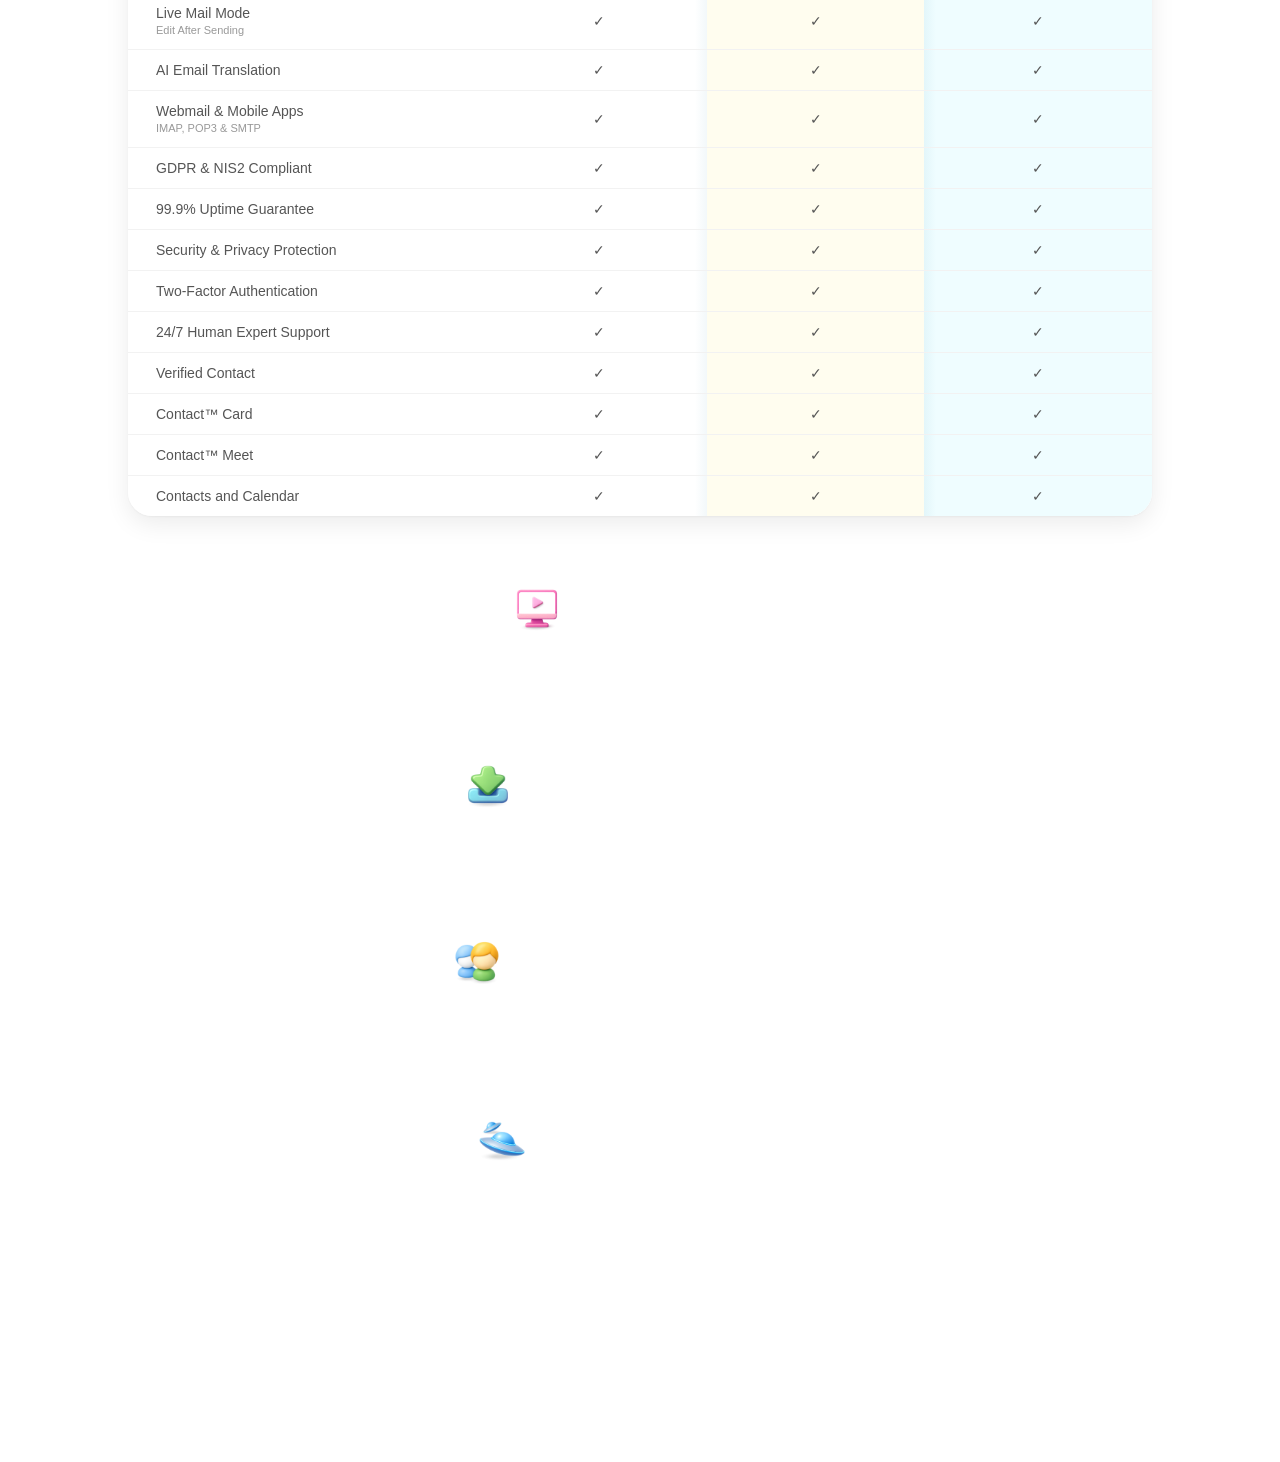
==== commit 9a9526a3: "Add files via upload" ====
--- a/index.html
+++ b/index.html
@@ -382,7 +382,7 @@
 <td class="premium">✓</td>
 </tr>
 <tr>
-<td>24/7 Expert Support from Earth</td>
+<td>24/7 Human Expert Support</td>
 <td>✓</td>
 <td class="pro">✓</td>
 <td class="premium">✓</td>
--- a/style.css
+++ b/style.css
@@ -604,7 +604,12 @@
 
 @media (max-width:576px) {
 
+    h1{
+        font-size:46px;
+    }
+
     .h1-icon{
+        margin-top:28px;
         width:42px;
         height:42px;
         transform:translate(calc(-100% - 10px), -50%);
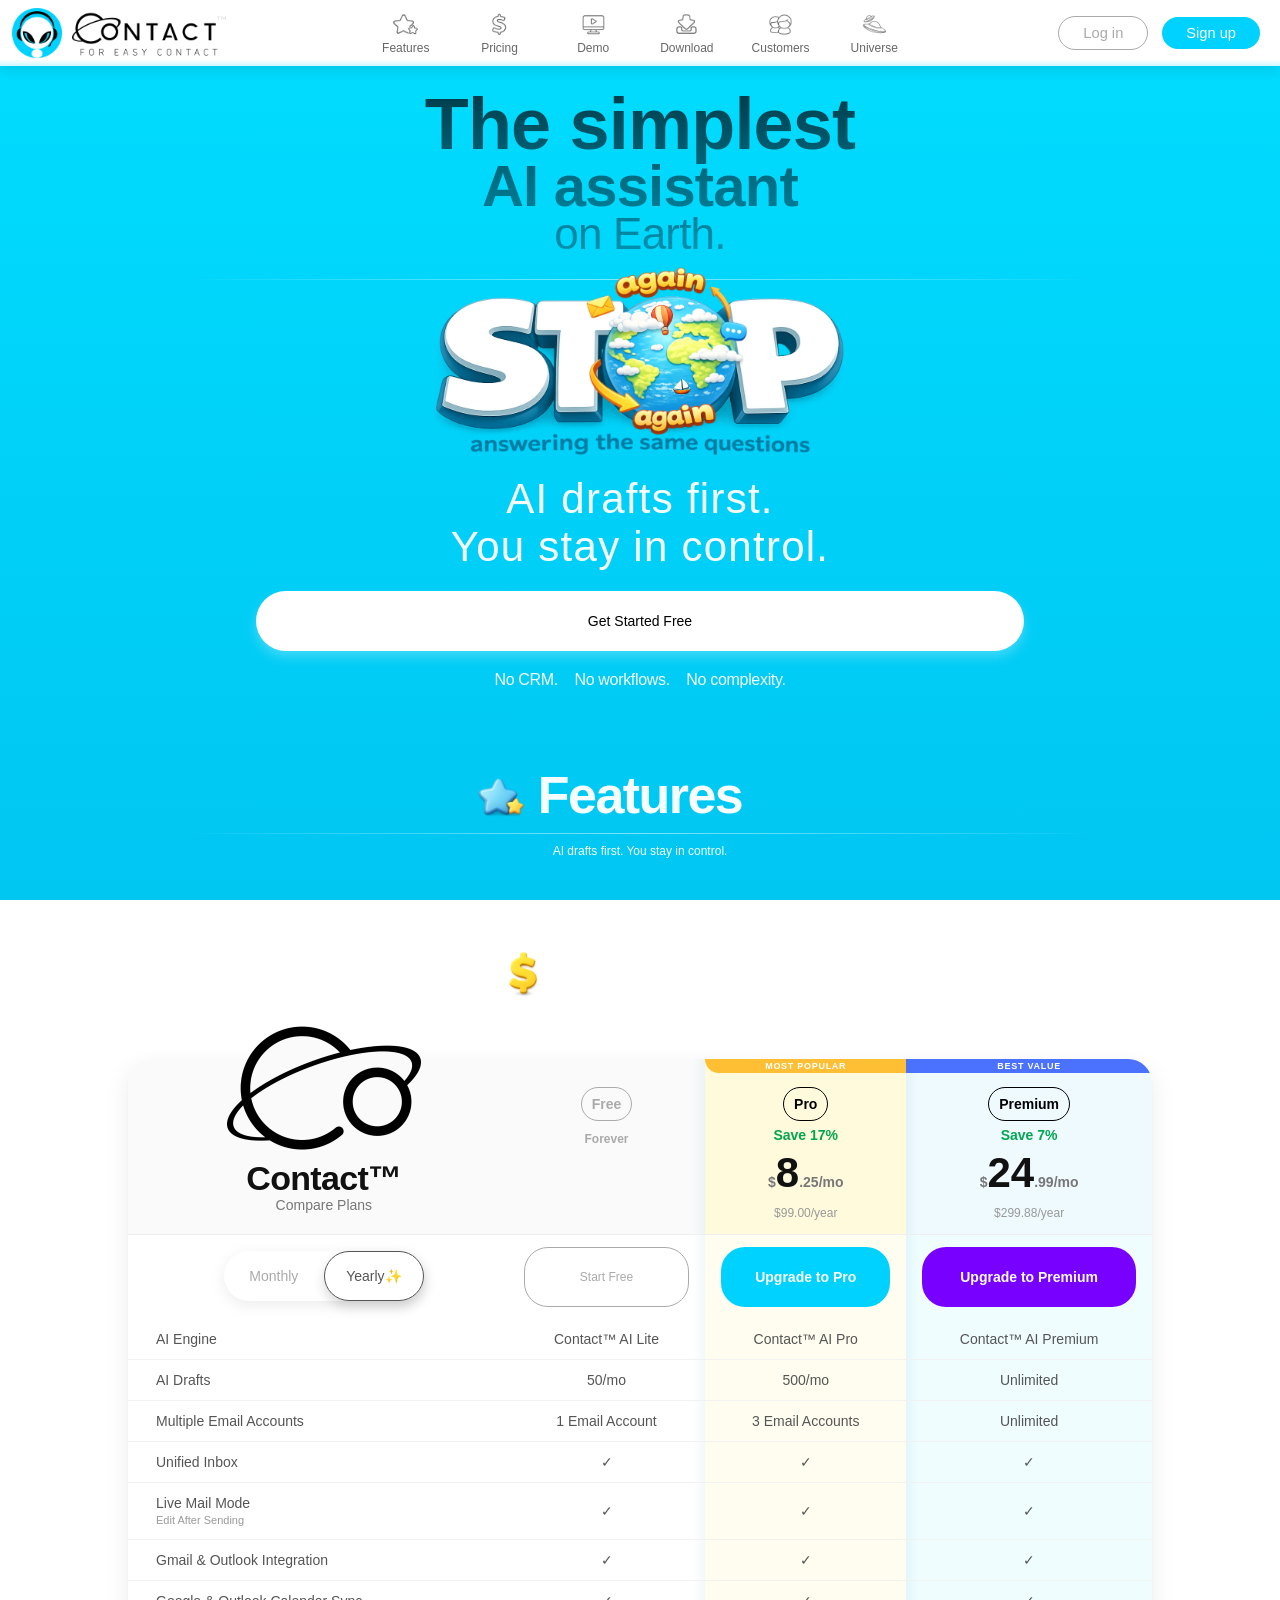
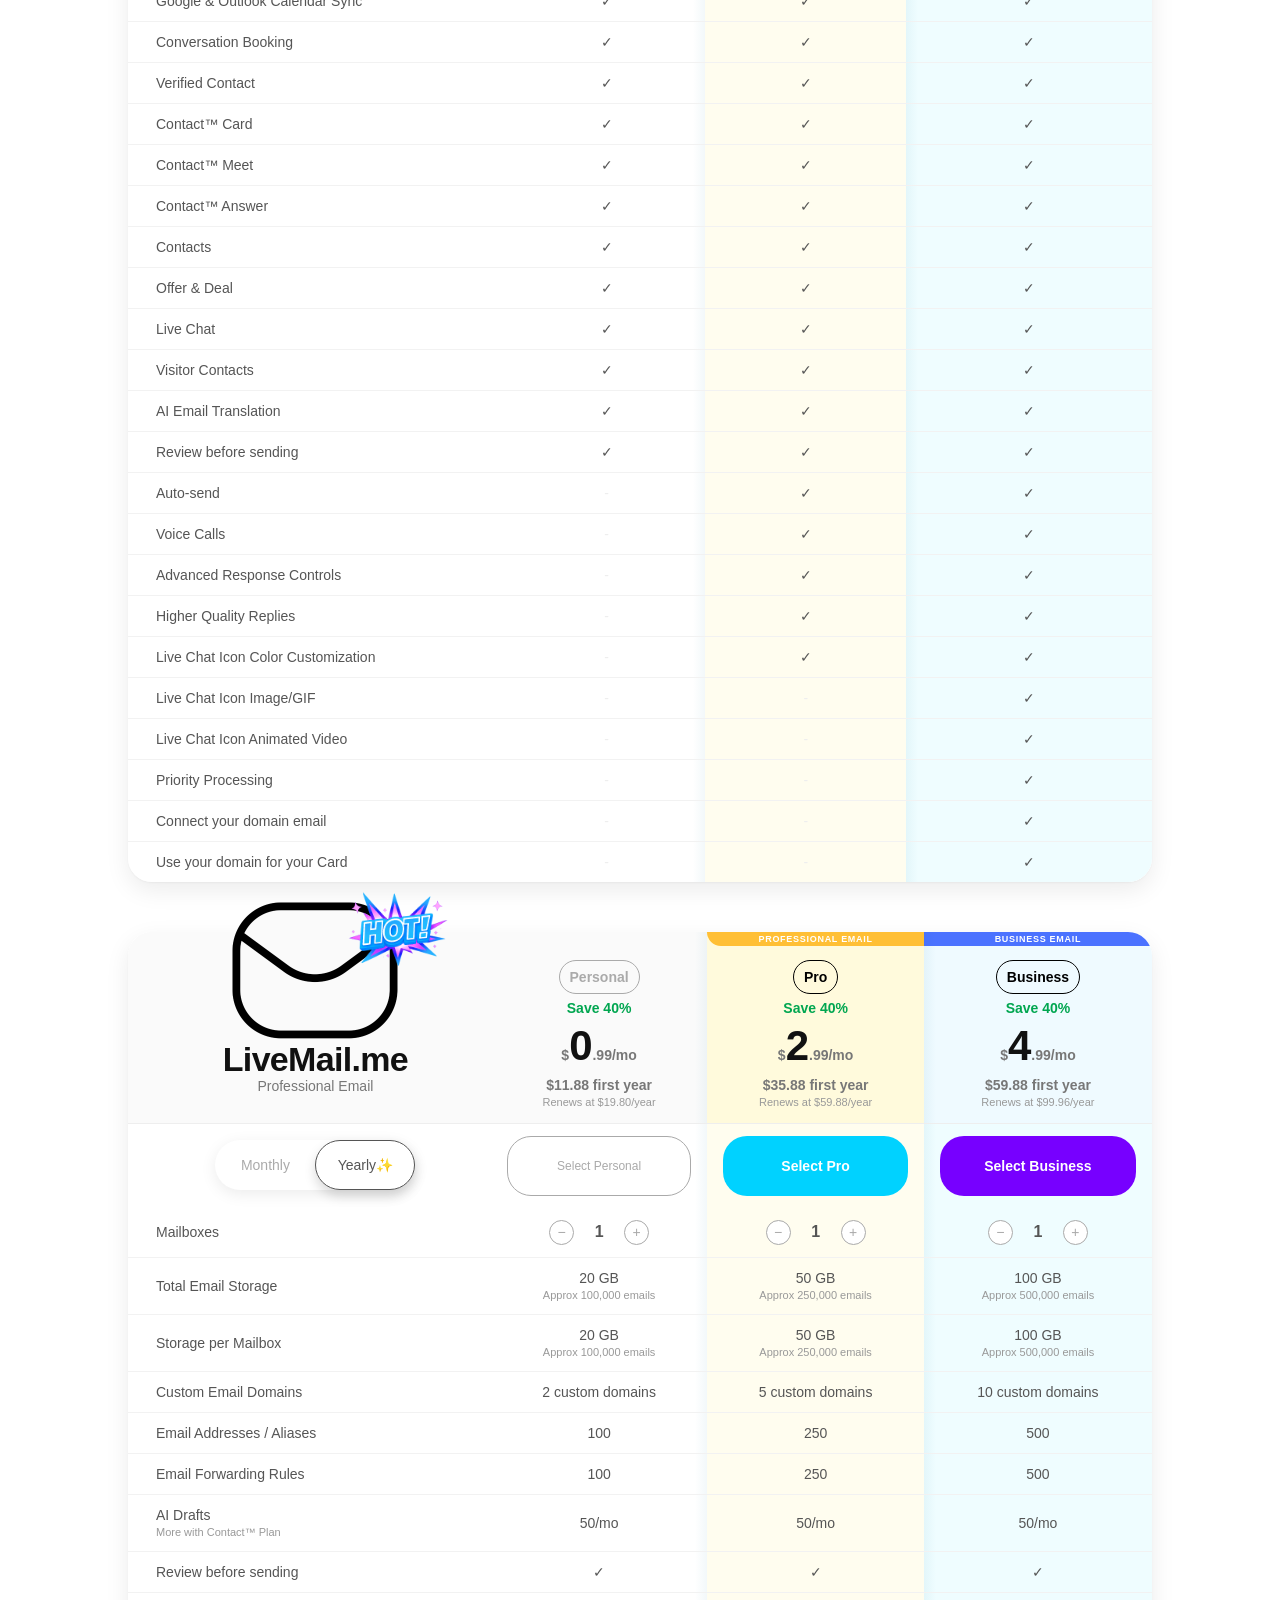
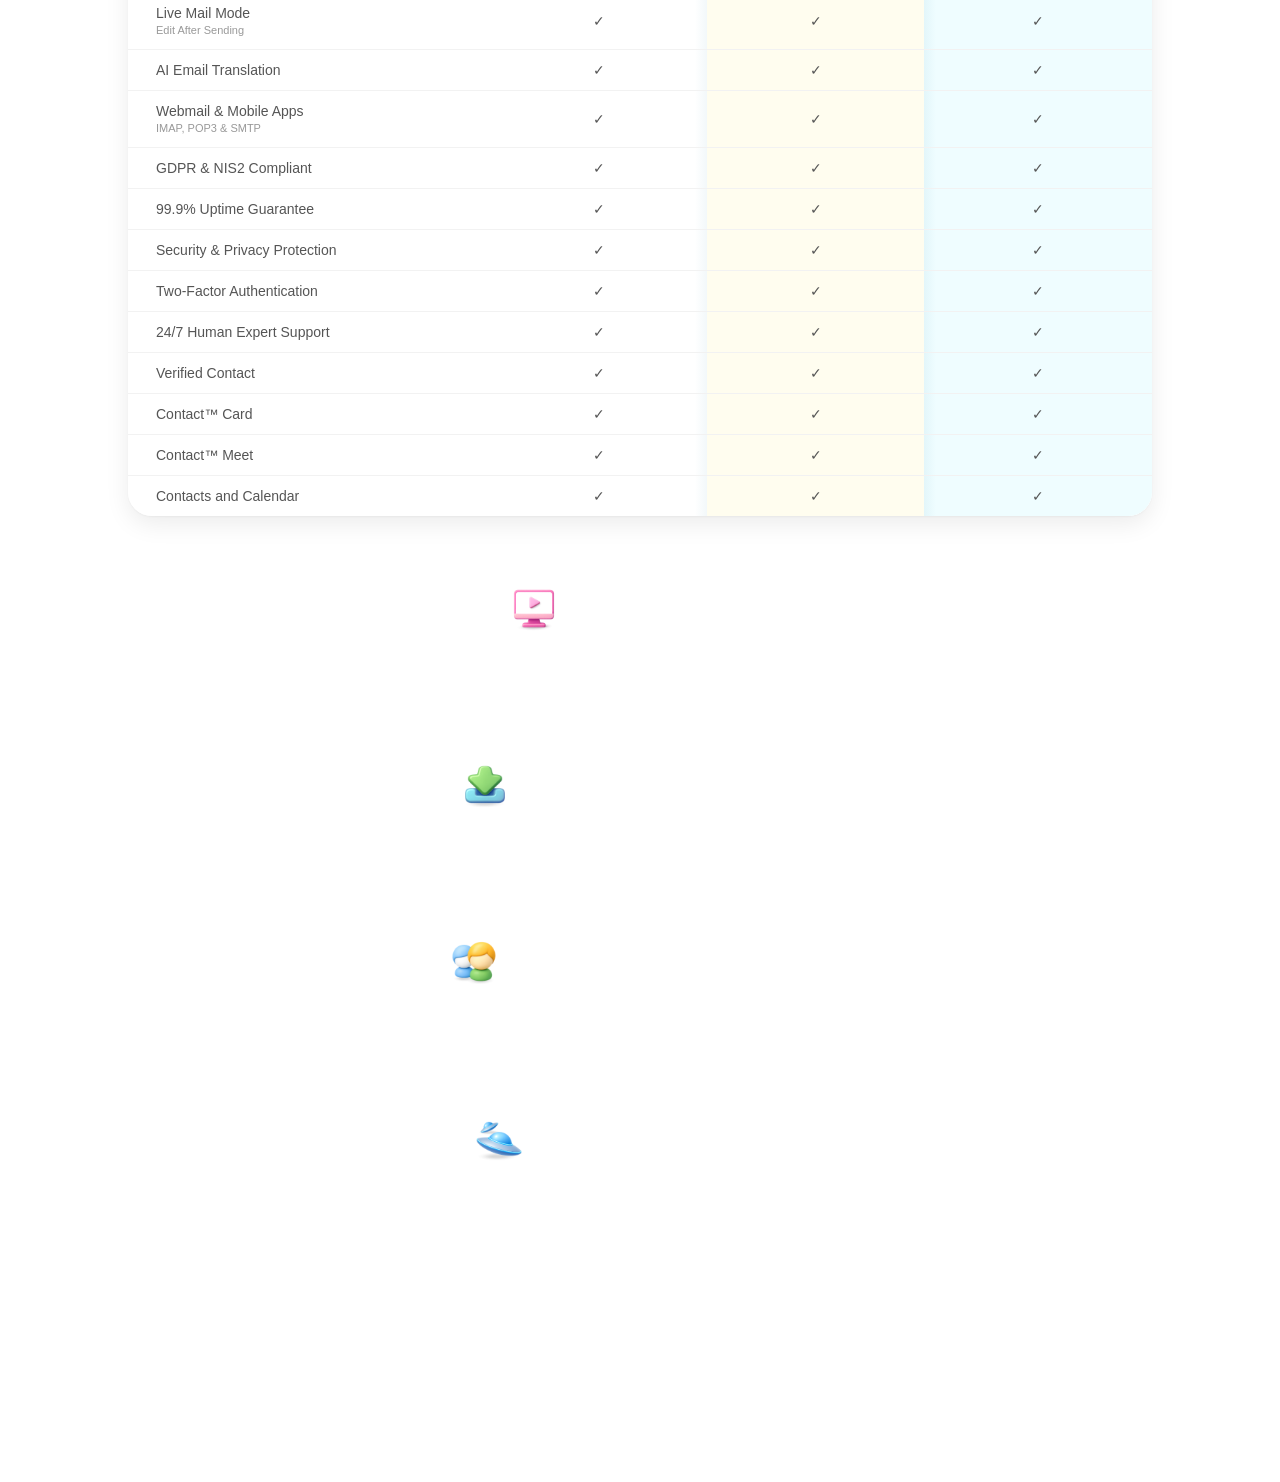
==== commit e5bafe20: "Add files via upload" ====
--- a/index.html
+++ b/index.html
@@ -484,7 +484,8 @@
             Copyright © 2026 Starman Inc. All rights reserved.
         </div>
         <div class="copyright-subtext">
-            Officially Licensed Franchises.
+            Officially Licensed Starman Franchise.<br>
+            Built with love for all beings.
         </div>
     </div>
 </footer>
--- a/style.css
+++ b/style.css
@@ -16,6 +16,38 @@
   background: linear-gradient(180deg, #00ddff, #00c6f2);
   background-attachment: fixed;
   cursor: default;
+}
+
+h1{
+    position:relative;
+    color:#fffffff5;
+    text-align:center;
+    font-size:52px;
+    font-weight:700;
+    letter-spacing:-0.03em;
+    margin-top:60px;
+    margin-bottom:8px;
+}
+
+.h1-icon{
+    position:absolute;
+    margin-top:32px;
+    margin-left:2px;
+    transform:translate(calc(-100% - 16px), -50%);
+    width:46px;
+    height:46px;
+    user-select:none;
+    -webkit-user-drag:none;
+}
+
+h2{
+  color:#fffffff5;
+  text-align:center;
+  font-size:42px;
+  font-weight:100;
+  letter-spacing:0.03em;
+  margin-top:16px;
+  margin-bottom:8px;
 }
 
 h5{
@@ -274,38 +306,6 @@
             rotate(-6deg);
     }
 
-}
-
-h1{
-    position:relative;
-    color:#fffffff5;
-    text-align:center;
-    font-size:52px;
-    font-weight:700;
-    letter-spacing:-0.03em;
-    margin-top:60px;
-    margin-bottom:8px;
-}
-
-.h1-icon{
-    position:absolute;
-    margin-top:32px;
-    margin-left:5px;
-    transform:translate(calc(-100% - 16px), -50%);
-    width:46px;
-    height:46px;
-    user-select:none;
-    -webkit-user-drag:none;
-}
-
-h2{
-  color:#fffffff5;
-  text-align:center;
-  font-size:42px;
-  font-weight:100;
-  letter-spacing:0.03em;
-  margin-top:16px;
-  margin-bottom:8px;
 }
 
 .subtitle{
@@ -1502,10 +1502,11 @@
 .copyright-text{
     color:rgba(255,255,255,.85);
     font-size:12px;
-    margin-bottom:4px;
+    margin-bottom:2px;
 }
 
 .copyright-subtext{
     color:rgba(255,255,255,.65);
     font-size:12px;
+    line-height:1.5;
 }
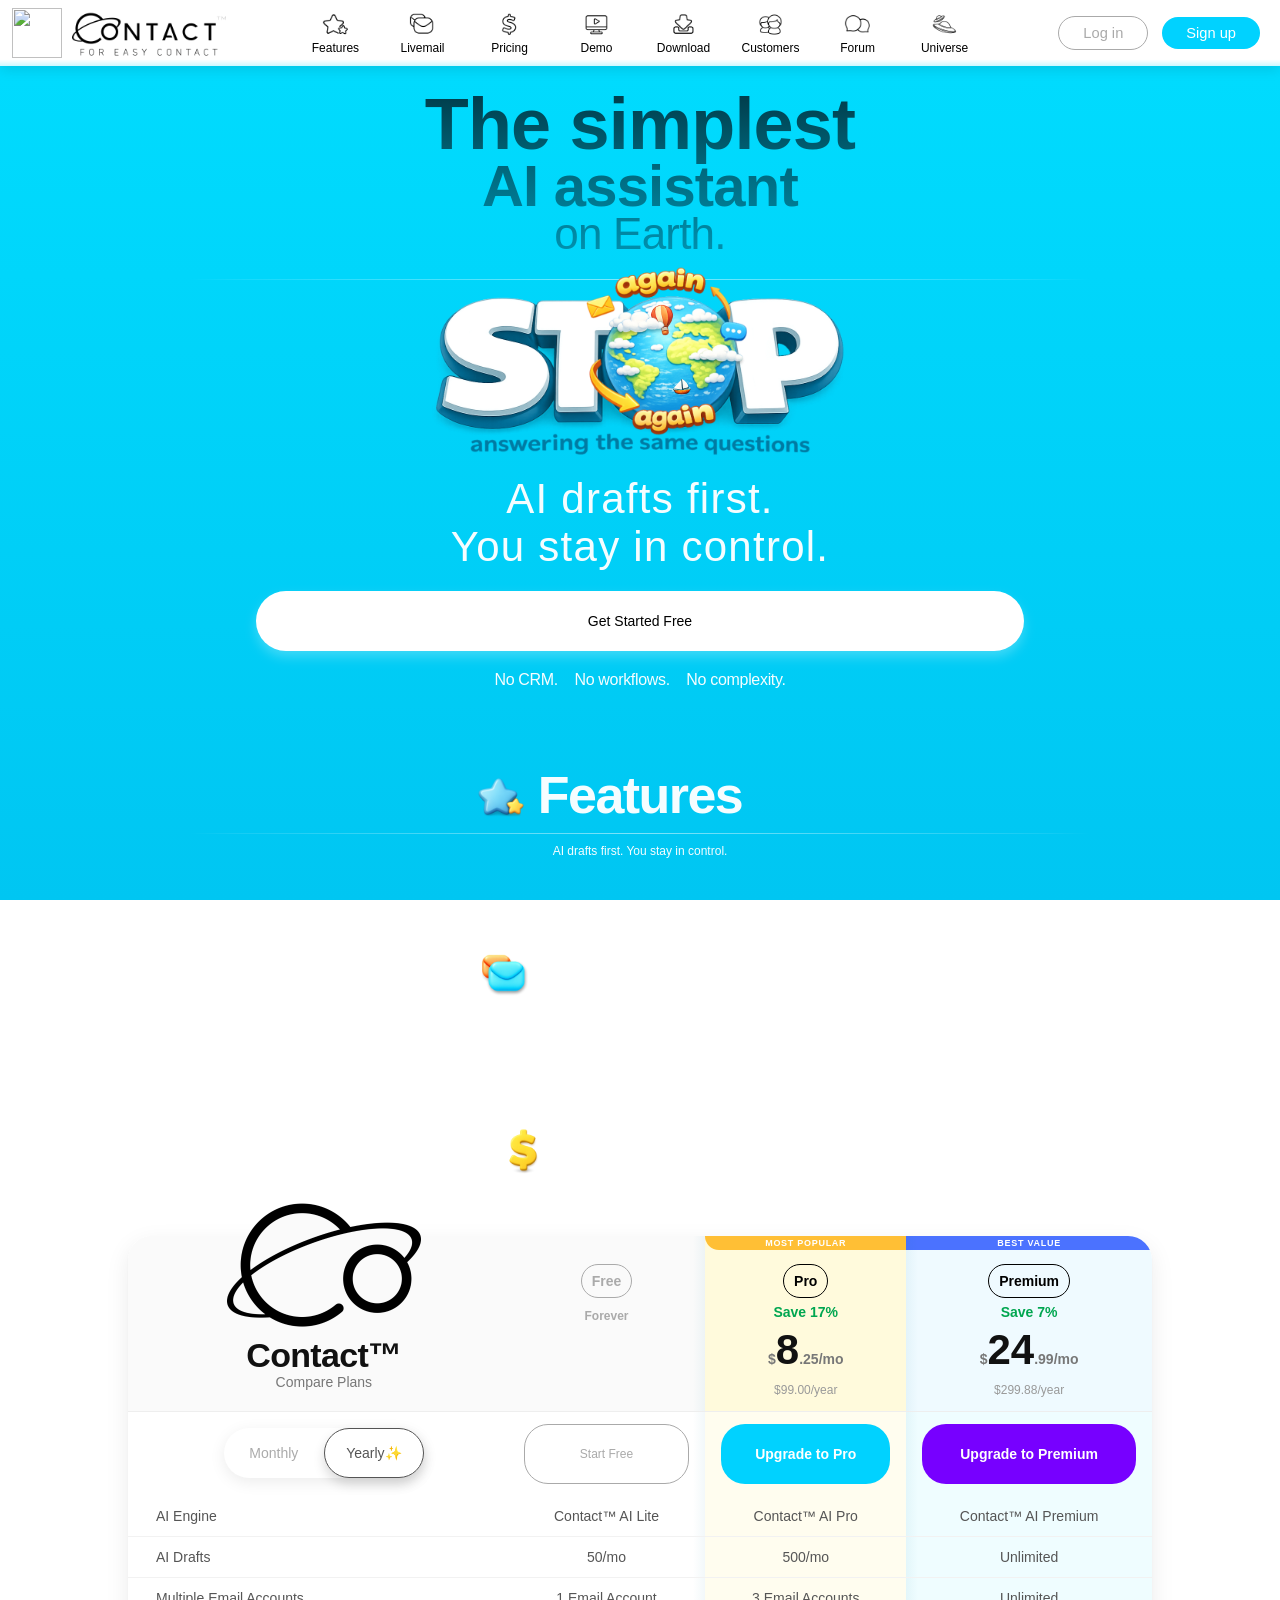
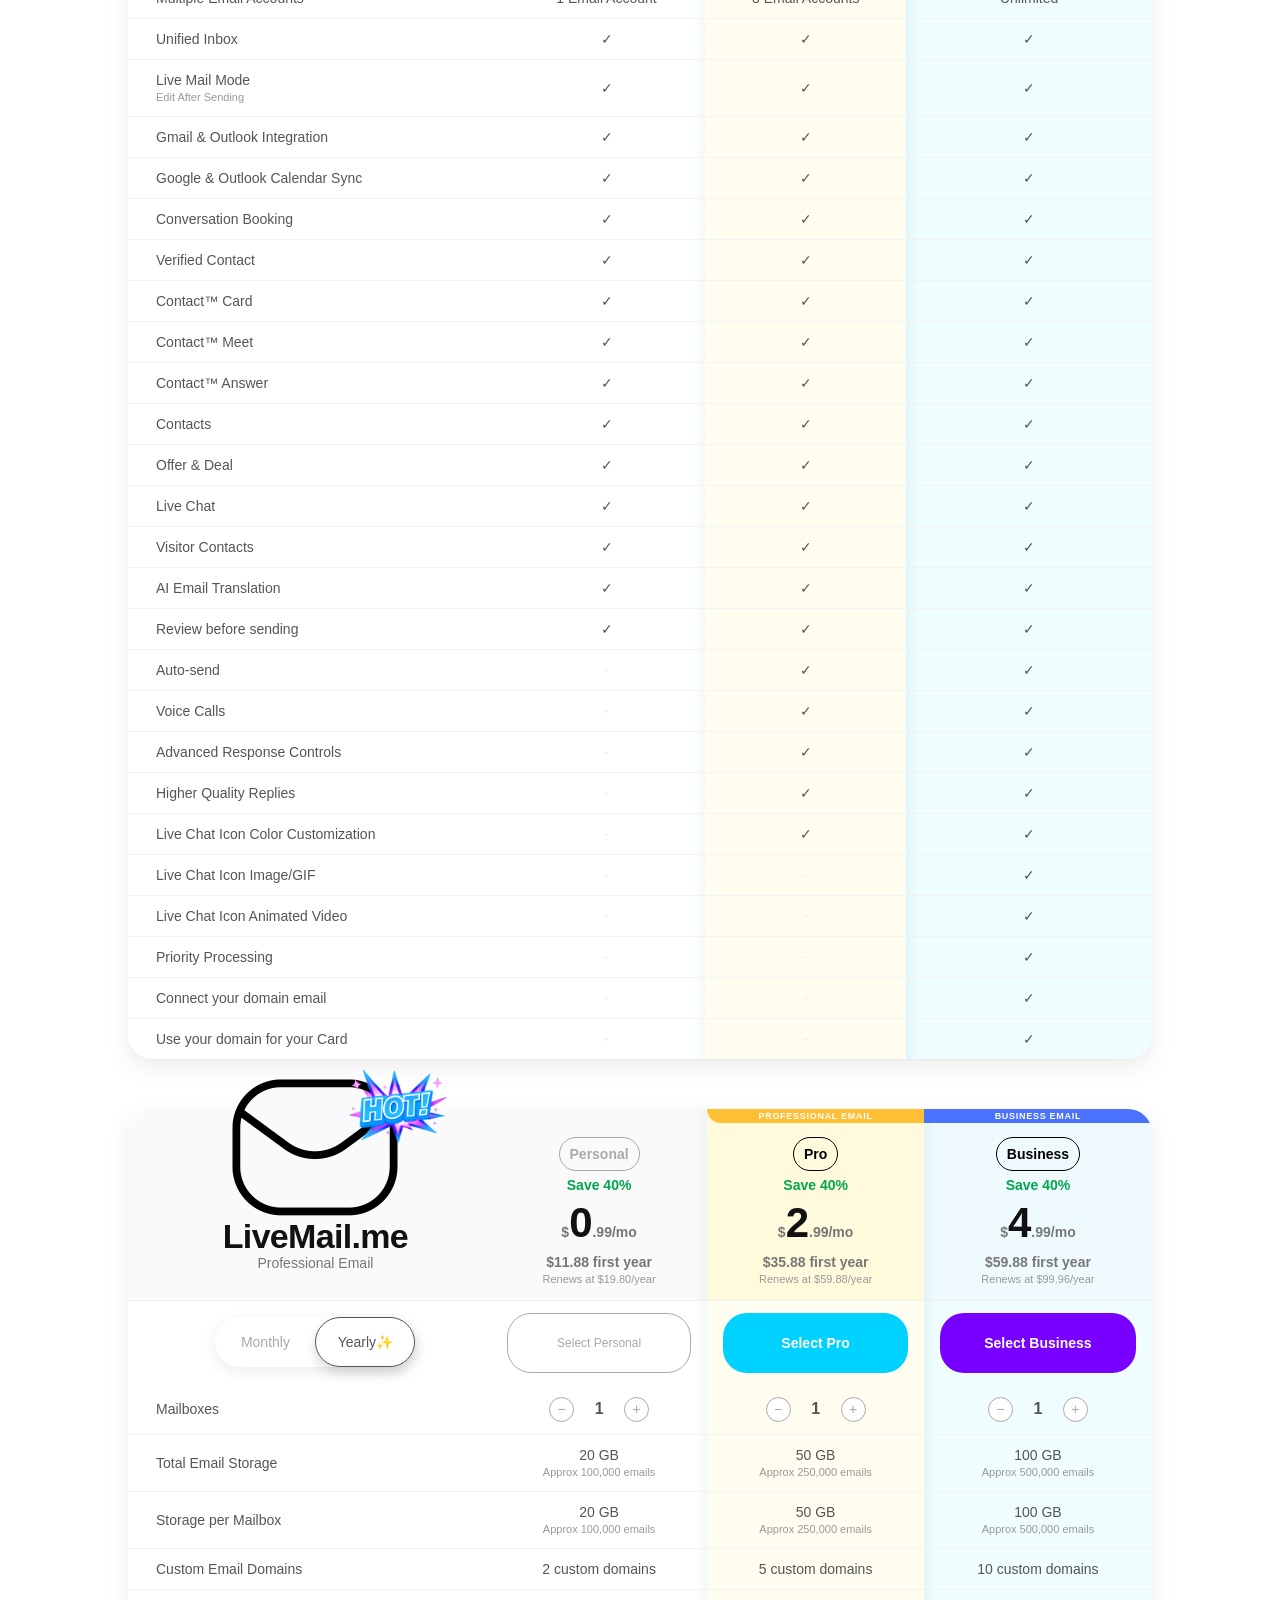
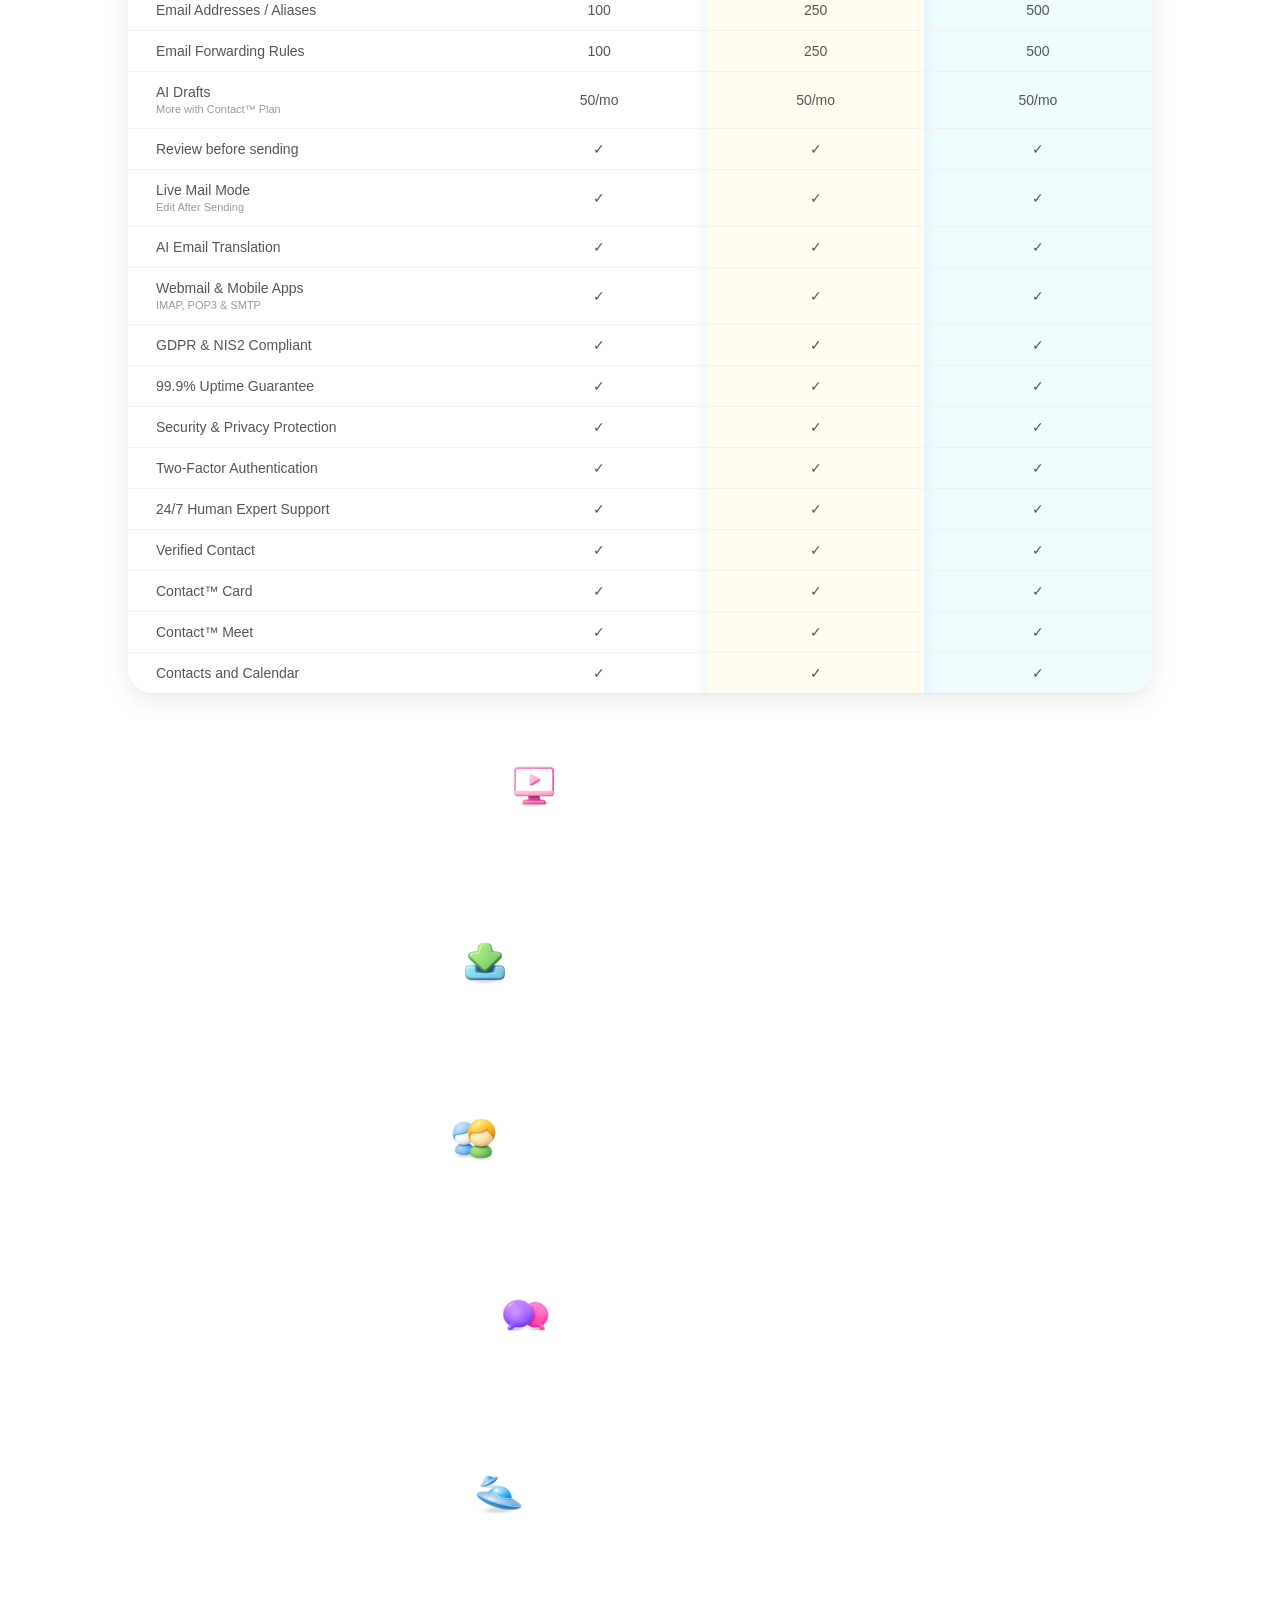
==== commit dc2495d9: "Add files via upload" ====
--- a/index.html
+++ b/index.html
@@ -13,7 +13,7 @@
 
 <header class="navbar">
   <div class="nav-left">
-    <img src="img/logo.png" class="nav-logo" data-animate="true">
+    <img src="img/logo_blue.png" class="nav-logo" data-animate="true">
     <img src="img/contact_logo_en.png" class="logo-image" onclick="scrollToCategory('hero')">
   </div>
 
@@ -21,6 +21,8 @@
     <div class="nav-indicator"></div>
     <a class="nav-link" data-section="features" onclick="scrollToCategory('features')">
       <img class="nav-icon" src="img/nav_features.png"><span class="nav-text">Features</span></a>
+    <a class="nav-link" data-section="livemail" onclick="scrollToCategory('livemail')">
+      <img class="nav-icon" src="img/nav_livemail.png"><span class="nav-text">Livemail</span></a>
     <a class="nav-link" data-section="pricing" onclick="scrollToCategory('pricing')">
       <img class="nav-icon" src="img/nav_pricing.png"><span class="nav-text">Pricing</span></a>
     <a class="nav-link" data-section="demo" onclick="scrollToCategory('demo')">
@@ -29,6 +31,8 @@
       <img class="nav-icon" src="img/nav_download.png"><span class="nav-text">Download</span></a>
     <a class="nav-link" data-section="customers" onclick="scrollToCategory('customers')">
       <img class="nav-icon" src="img/nav_customers.png"><span class="nav-text">Customers</span></a>
+    <a class="nav-link" data-section="forum" onclick="scrollToCategory('forum')">
+      <img class="nav-icon" src="img/nav_forum.png"><span class="nav-text">Forum</span></a>
     <a class="nav-link" data-section="universe" onclick="scrollToCategory('universe')">
       <img class="nav-icon" src="img/nav_universe.png"><span class="nav-text">Universe</span></a>
   </div>
@@ -47,10 +51,12 @@
 <!-- Mobile Menu -->
 <div id="mobile-menu">
   <a class="nav-link" data-section="features" onclick="scrollToCategory('features')"><img class="nav-icon" src="img/nav_features.png"><span class="nav-text">Features</span></a>
+  <a class="nav-link" data-section="livemail" onclick="scrollToCategory('livemail')"><img class="nav-icon" src="img/nav_livemail.png"><span class="nav-text">Livemail</span></a>
   <a class="nav-link" data-section="pricing" onclick="scrollToCategory('pricing')"><img class="nav-icon" src="img/nav_pricing.png"><span class="nav-text">Pricing</span></a>
   <a class="nav-link" data-section="demo" onclick="scrollToCategory('demo')"><img class="nav-icon" src="img/nav_demo.png"><span class="nav-text">Demo</span></a>
   <a class="nav-link" data-section="download" onclick="scrollToCategory('download')"><img class="nav-icon" src="img/nav_download.png"><span class="nav-text">Download</span></a>
   <a class="nav-link" data-section="customers" onclick="scrollToCategory('customers')"><img class="nav-icon" src="img/nav_customers.png"><span class="nav-text">Customers</span></a>
+  <a class="nav-link" data-section="forum" onclick="scrollToCategory('forum')"><img class="nav-icon" src="img/nav_forum.png"><span class="nav-text">Forum</span></a>
   <a class="nav-link" data-section="universe" onclick="scrollToCategory('universe')"><img class="nav-icon" src="img/nav_universe.png"><span class="nav-text">Universe</span></a>
 </div>
 
@@ -84,6 +90,14 @@
 <!-- Features Section -->
 <div id="features"></div>
 <h1><img src="img/h1_features.png" class="h1-icon">Features</h1>
+<div class="divider"></div>
+<div class="subtitle">AI drafts first. You stay in control.</div>
+<div class="table-wrapper">
+</div>
+
+<!-- Livemail Section -->
+<div id="livemail"></div>
+<h1><img src="img/h1_livemail.png" class="h1-icon">Livemail</h1>
 <div class="divider"></div>
 <div class="subtitle">AI drafts first. You stay in control.</div>
 <div class="table-wrapper">
@@ -440,6 +454,14 @@
 <div class="table-wrapper">
 </div>
 
+<!-- Forum Section -->
+<div id="forum"></div>
+<h1><img src="img/h1_forum.png" class="h1-icon">Forum</h1>
+<div class="divider"></div>
+<div class="subtitle">AI drafts first. You stay in control.</div>
+<div class="table-wrapper">
+</div>
+
 <!-- Universe Section -->
 <div id="universe"></div>
 <h1><img src="img/h1_universe.png" class="h1-icon">Universe</h1>
--- a/style.css
+++ b/style.css
@@ -629,6 +629,10 @@
     .nav-right{
         gap:8px !important;
     }
+  
+    .nav-upgrade {
+        display: none !important;
+    }
 
     #hamburger{
         width:16px !important;
@@ -874,7 +878,7 @@
 }
 
 .qty-btn:active {
-    transform: scale(.96);
+    transform: scale(.98);
 }
 
 .qty-value {
@@ -925,6 +929,10 @@
   box-shadow:0 4px 8px rgba(0,0,0,.06);
 }
 
+.btn-free:active{
+  transform: scale(.98);
+}
+
 .btn-pro{
   color:#fff;
   background:#00d2ff;
@@ -936,6 +944,10 @@
   box-shadow:0 4px 8px rgba(0,210,255,.25);
 }
 
+.btn-pro:active{
+  transform: scale(.98);
+}
+
 .btn-premium{
   color:#fff;
   background:#7700ff;
@@ -945,6 +957,10 @@
 .btn-premium:hover{
   background:#725fff;
   box-shadow:0 4px 8px rgba(119,0,255,.25);
+}
+
+.btn-premium:active{
+  transform: scale(.98);
 }
 
 .btn-hero{
@@ -961,6 +977,10 @@
   color:#fff;
   background:#000;
   box-shadow:0 6px 12px rgba(0, 0, 0, 0.15);
+}
+
+.btn-hero:active{
+  transform: scale(.98);
 }
 
 .premium{
@@ -1070,7 +1090,19 @@
   width: 25px;
   height: 25px;
   object-fit: contain;
-  display: block;
+  user-select: none;
+  -webkit-user-drag: none;
+}
+
+.nav-icon-wrap {
+  position: relative;
+  display: inline-flex;
+  width: 25px;
+}
+
+.nav-icon-wrap .notification-dot {
+  top: -2px;
+  right: -3px;
 }
 
 .nav-text {
@@ -1102,16 +1134,11 @@
   box-sizing: border-box;
   overflow: hidden;
   position: relative;
-  opacity:0.6;
   z-index: 1;
 }
 
 .nav-link .nav-icon {
   margin-bottom: 4px;
-}
-
-.nav-link:hover {
-  opacity: 1;
 }
 
 .nav-link:hover::before {
@@ -1130,10 +1157,6 @@
   opacity: 0;
   transition: opacity .25s ease;
   z-index: 0;
-}
-
-.nav-link.active {
-  opacity: 1;
 }
 
 .nav-indicator {
@@ -1166,36 +1189,74 @@
   justify-content: center;
 }
 
+@media (max-width: 1280px) {
+  .nav-link {
+    flex: 1 1 0;
+    padding: 6px 20px;
+    min-width: 82px;
+  }
+}
+
 @media (max-width: 1200px) {
   .nav-link {
     flex: 1 1 0;
-    padding: 6px 18px;
-    min-width: 75px;
-  }
-}
-
-@media (max-width: 1100px) {
+    padding: 6px 16px;
+    min-width: 78px;
+  }
+}
+
+@media (max-width: 1140px) {
   .nav-link {
     flex: 1 1 0;
-    padding: 6px 14px;
-    min-width: 60px;
+    padding: 6px 12px;
+    min-width: 74px;
+  }
+}
+
+@media (max-width: 1080px) {
+  .nav-link {
+    flex: 1 1 0;
+    padding: 6px 6px;
+    min-width: 68px;
   }
 }
 
 @media (max-width: 1024px) {
   .nav-link {
     flex: 1 1 0;
-    padding: 6px 10px;
-    min-width: 45px;
-  }
-}
-
-@media (max-width: 900px) {
+    padding: 6px 0px;
+    min-width: 62px;
+  }
+  #desktop-nav .nav-text {
+    font-size: 8pt;
+  }
+}
+
+@media (max-width: 960px) {
+  #desktop-nav .nav-link {
+    flex: 1 1 0;
+    padding: 6px 0px;
+    min-width: 52px;
+  }
+  #desktop-nav .nav-icon {
+    margin-top: 4px;
+  }
+  #desktop-nav .nav-link .notification-dot {
+    margin-top: 4px;
+  }
+  #desktop-nav .nav-text {
+    display: none;
+  }
+}
+
+@media (max-width: 940px) {
   .nav-center {
-    opacity: 0;
-    pointer-events: none;
-  }
-
+    opacity: 1;
+    pointer-events: auto;
+  }
+  #desktop-nav .nav-link:nth-of-type(8) {
+    display: none;
+  }
   #mobile-menu .nav-link {
     flex: 0 0 auto;
     flex-direction: row;
@@ -1205,9 +1266,39 @@
     height: 56px;
     padding: 0 20px;
   }
-
   #mobile-menu .nav-link .nav-icon {
     margin-bottom: 0;
+  }
+}
+
+@media (max-width: 900px) {
+  #desktop-nav .nav-link:nth-of-type(7) {
+    display: none;
+  }
+}
+
+@media (max-width: 850px) {
+  #desktop-nav .nav-link:nth-of-type(6) {
+    display: none;
+  }
+}
+
+@media (max-width: 800px) {
+  #desktop-nav .nav-link:nth-of-type(5) {
+    display: none;
+  }
+}
+
+@media (max-width: 750px) {
+  #desktop-nav {
+    opacity: 0;
+  }
+}
+
+@media (max-width: 576px) {
+  #desktop-nav {
+    opacity: 0;
+    pointer-events: none;
   }
 }
 
@@ -1250,11 +1341,7 @@
 }
 
 #mobile-menu .nav-link:hover {
-  background: linear-gradient(
-    to bottom,
-    rgba(0, 0, 0, .01),
-    rgba(0, 0, 0, .02)
-  );
+  background: #fcfcfc;
 }
 
 #hamburger {
@@ -1350,7 +1437,7 @@
 }
 
 #lang-dropdown li:hover {
-  background-color: #d5f7ff;
+  background-color: #dff9ff;
 }
 
 #lang-dropdown li a {
@@ -1383,22 +1470,32 @@
 #hamburger {
   display: none;
   flex-direction: column;
+  align-items: flex-end;
   cursor: pointer;
-  width: 20px;
+  width: 16px;
   gap: 4px;
   margin-left: 2px;
   margin-right: -4px;
 }
 
 #hamburger span {
-  height: 3px;
-  background-color: #00d2ff;
+  height: 2px;
+  width: 16px;
+  background-color: #aaa;
   border-radius: 2px;
   display: block;
 }
 
+#hamburger span:nth-child(2) {
+  width: 14px;
+}
+
+#hamburger span:nth-child(3) {
+  width: 12px;
+}
+
 #hamburger:hover span {
-  background-color: #52dfff;
+  background-color: #00d2ff;
 }
 
 @media (max-width: 900px) {
@@ -1445,8 +1542,16 @@
 
 .btn-a { background: #fff; color: #aaa; border:1px solid #aaa;}
 .btn-b { background: #00d2ff; color: #fff; }
-.btn-a:hover { color:#555; border:1px solid #555;}
-.btn-b:hover { background: #52dfff; }
+.btn-a:hover { color:#555; border:1px solid #555;
+  box-shadow: 0 6px 18px rgba(0,210,255,.22);
+}
+.btn-b:hover { background: #52dfff; 
+  box-shadow: 0 6px 18px rgba(0,210,255,.22);
+}
+.btn-a:active,
+.btn-b:active {
+  transform: scale(.98);
+}
 
 .divider{
     width:min(900px,100%);
@@ -1463,6 +1568,477 @@
     );
 }
 
+
+/* =========================
+   AUTH NAV
+========================= */
+.nav-notifications,
+.nav-upgrade,
+.avatar-button {
+  border: 0;
+  background: transparent;
+  font: inherit;
+}
+
+/* Notifications */
+.nav-notifications {
+  position: relative;
+  width: 42px;
+  height: 42px;
+  display: flex;
+  align-items: center;
+  justify-content: center;
+  border-radius: 50%;
+  cursor: pointer;
+  transition:
+    background .2s ease,
+    transform .2s ease;
+}
+
+.nav-notifications img {
+  width: 22px;
+  height: 22px;
+  object-fit: contain;
+  user-select: none;
+  -webkit-user-drag: none;
+}
+
+.nav-notifications:hover {
+  background: rgba(0,0,0,.045);
+  opacity:1;
+}
+
+.nav-notifications:active {
+  transform: scale(.96);
+}
+
+/* Notification dot */
+.notification-dot {
+  position: absolute;
+  width: 7px;
+  height: 7px;
+  border-radius: 50%;
+  background: #ff5555;
+  border: 2px solid #fff;
+  box-sizing: content-box;
+  opacity: 1 !important;
+}
+
+/* Navigation notification dots */
+.nav-link .notification-dot {
+  top: -1px;
+  right: -4px;
+}
+
+/* Header notification dot */
+.nav-notifications .notification-dot {
+  top: 8px;
+  right: 8px;
+}
+
+/* Upgrade */
+.nav-upgrade {
+  display: flex;
+  align-items: center;
+  justify-content: center;
+  height: 36px;
+  padding: 0 17px;
+  border-radius: 999px;
+  background: #00d2ff;
+  color: #fff;
+  font-size: 13px;
+  font-weight: 600;
+  text-decoration: none;
+  user-select: none;
+  -webkit-user-drag: none;
+  box-shadow:
+    0 4px 12px rgba(0,210,255,.16);
+  transition:
+    background .2s ease,
+    box-shadow .2s ease,
+    transform .2s ease;
+}
+
+.nav-upgrade:hover {
+  background: #52dfff;
+  box-shadow:
+    0 6px 18px rgba(0,210,255,.22);
+}
+
+.nav-upgrade:active {
+  transform: scale(.98);
+}
+
+/* =========================
+   AVATAR
+========================= */
+.avatar-wrapper {
+  position: relative;
+}
+
+.avatar-button {
+  position: relative;
+  width: 46px;
+  height: 46px;
+  padding: 0;
+  border-radius: 50%;
+  cursor: pointer;
+  transition:
+    transform .2s ease,
+    box-shadow .2s ease;
+}
+
+.avatar-button:hover {
+  opacity: .9;
+}
+
+.avatar-button:active {
+  transform: scale(.98);
+}
+
+.avatar-image {
+  width: 46px;
+  height: 46px;
+  display: block;
+  object-fit: cover;
+  border-radius: 50%;
+  user-select: none;
+  -webkit-user-drag: none;
+}
+
+/* Online status */
+.avatar-status {
+  position: absolute;
+  right: 0px;
+  bottom: 0px;
+  width: 9px;
+  height: 9px;
+  border-radius: 50%;
+  background: #00d655;
+  border: 2px solid #fff;
+  z-index: 2;
+}
+
+/* =========================
+   AVATAR MENU
+========================= */
+.avatar-menu {
+  position: absolute;
+  top: calc(100% + 8px);
+  right: 0;
+  width: 240px;
+  padding: 10px;
+  box-sizing: border-box;
+  background: rgba(255,255,255,.97);
+  border-radius: 0px 0 24px 24px;
+  box-shadow:
+    0 2px 6px rgba(0,0,0,.035),
+    0 10px 28px rgba(0,0,0,.08),
+    0 24px 60px rgba(0,0,0,.12);
+  backdrop-filter: blur(24px);
+  -webkit-backdrop-filter: blur(24px);
+  opacity: 0;
+  visibility: hidden;
+  transform:
+    translateY(-6px)
+    scale(.98);
+  transform-origin: top right;
+  transition:
+    opacity .18s ease,
+    visibility .18s ease,
+    transform .22s cubic-bezier(.22,1,.36,1);
+  z-index: 10000;
+}
+
+.avatar-menu.active {
+  opacity: 1;
+  visibility: visible;
+  transform:
+    translateY(0)
+    scale(1);
+}
+
+/* =========================
+   PROFILE
+========================= */
+.avatar-menu-profile {
+  display: flex;
+  align-items: center;
+  padding: 10px 10px 12px;
+}
+
+.profile-avatar-wrap {
+  position: relative;
+  cursor: pointer;
+  width: 48px;
+  height: 48px;
+  flex-shrink: 0;
+}
+
+.profile-avatar {
+  width: 48px;
+  height: 48px;
+  object-fit: cover;
+  border-radius: 50%;
+}
+
+.profile-status {
+  position: absolute;
+  right: 0px;
+  bottom: 0px;
+  width: 10px;
+  height: 10px;
+  border-radius: 50%;
+  background: #00d655;
+  border: 2px solid #fff;
+  z-index: 4;
+}
+
+.avatar-edit {
+  position: absolute;
+  inset: 0;
+
+  display: flex;
+  align-items: center;
+  justify-content: center;
+
+  border-radius: 50%;
+
+  background: rgba(0,0,0,.38);
+  color: #fff;
+
+  font-size: 24px;
+  font-weight: 300;
+
+  opacity: 0;
+  transition: opacity .18s ease;
+
+  z-index: 3;
+}
+
+.profile-avatar-wrap:hover .avatar-edit {
+  opacity: 1;
+}
+
+.profile-info {
+  min-width: 0;
+  margin-left: 11px;
+}
+
+.profile-name {
+  display: block;
+  width: 140px;
+  min-width: 140px;
+  max-width: 140px;
+  margin-left: -5px;
+  padding: 5px;
+  overflow: hidden;
+  text-overflow: ellipsis;
+  white-space: nowrap;
+  color: #111;
+  font-size: 15px;
+  font-weight: 600;
+  outline: none;
+  cursor: text;
+}
+
+.profile-name:focus {
+  background: #dff9ff;
+  border-radius: 7px;
+}
+
+.profile-email {
+  display: block;
+  max-width: 140px;
+  margin-top: 3px;
+  padding: 0;
+  overflow: hidden;
+  border: 0;
+  background: transparent;
+  color: #999;
+  font-size: 11px;
+  text-overflow: ellipsis;
+  white-space: nowrap;
+  cursor: pointer;
+  text-align: left;
+}
+
+.profile-email:hover {
+  color: #555;
+}
+
+/* =========================
+   AVAILABILITY
+========================= */
+.availability-row {
+  position: relative;
+  display: flex;
+  align-items: center;
+  justify-content: space-between;
+  padding: 0px 8px;
+}
+
+.availability-label {
+  color: #999;
+  font-size: 12px;
+}
+
+.availability-button {
+  display: flex;
+  align-items: center;
+  gap: 6px;
+  padding: 6px 8px;
+  border: 0;
+  border-radius: 9px;
+  background: transparent;
+  color: #333;
+  font-size: 12px;
+  cursor: pointer;
+  transition: background .15s ease;
+}
+
+.availability-button:hover {
+  background: #dff9ff;
+}
+
+.availability-chevron {
+  color: #999;
+  font-size: 12px;
+  margin-top: -5px;
+  margin-left: 2px;
+}
+
+.availability-menu {
+  position: absolute;
+  right: 10px;
+  top: calc(100% + 4px);
+  width: 125px;
+  padding: 5px;
+  background: #fff;
+  border-radius: 14px;
+  box-shadow:
+    0 8px 24px rgba(0,0,0,.12),
+    0 20px 40px rgba(0,0,0,.08);
+  opacity: 0;
+  visibility: hidden;
+  transform: translateY(-4px);
+  transition:
+    opacity .15s ease,
+    visibility .15s ease,
+    transform .15s ease;
+  z-index: 10001;
+}
+
+.availability-row.open .availability-menu {
+  opacity: 1;
+  visibility: visible;
+  transform: translateY(0);
+}
+
+.availability-menu button {
+  width: 100%;
+  display: flex;
+  align-items: center;
+  gap: 8px;
+  padding: 8px 9px;
+  border: 0;
+  border-radius: 8px;
+  background: transparent;
+  color: #333;
+  font-size: 12px;
+  text-align: left;
+  cursor: pointer;
+}
+
+.availability-menu button:hover {
+  background: #dff9ff;
+}
+
+/* Status colors */
+.availability-indicator {
+  width: 10px;
+  height: 10px;
+  flex-shrink: 0;
+  border-radius: 50%;
+}
+
+.status-on {
+  background: #00d655;
+}
+
+.status-away {
+  background: #ffb52e;
+}
+
+.status-busy {
+  background: #ff5555;
+}
+
+.status-dnd {
+  background: #8b5cf6;
+}
+
+.status-off {
+  background: #b7b7b7;
+}
+
+/* =========================
+   MENU ITEMS
+========================= */
+
+.avatar-menu-item {
+  display: flex;
+  align-items: center;
+  gap: 11px;
+  width: 100%;
+  min-height: 39px;
+  padding: 0 11px;
+  box-sizing: border-box;
+  border-radius: 11px;
+  color: #222;
+  font-size: 13px;
+  font-weight: 400;
+  text-decoration: none;
+  transition:
+    background .15s ease,
+    color .15s ease;
+}
+
+.avatar-menu-icon {
+  width: 18px;
+  height: 18px;
+  flex: 0 0 18px;
+  object-fit: contain;
+  user-select: none;
+  -webkit-user-drag: none;
+  transition: opacity .15s ease;
+}
+
+.avatar-menu-item:hover {
+  background: #dff9ff;
+}
+
+.logout-item:hover {
+  color: #ff5555;
+  background: #fff4f3;
+}
+
+/* =========================
+   DIVIDERS
+========================= */
+.avatar-menu-divider {
+  height: 1px;
+  margin: 7px 7px;
+  background: linear-gradient(
+    90deg,
+    transparent 0%,
+    rgba(0, 0, 0, .065) 20%,
+    rgba(0, 0, 0, .065) 80%,
+    transparent 100%
+  );
+}
+
+
 .footer{
     padding:20px 0 20px;
 }
@@ -1502,11 +2078,11 @@
 .copyright-text{
     color:rgba(255,255,255,.85);
     font-size:12px;
-    margin-bottom:2px;
+    margin-bottom:4px;
 }
 
 .copyright-subtext{
     color:rgba(255,255,255,.65);
     font-size:12px;
-    line-height:1.5;
+    line-height:1.4;
 }
